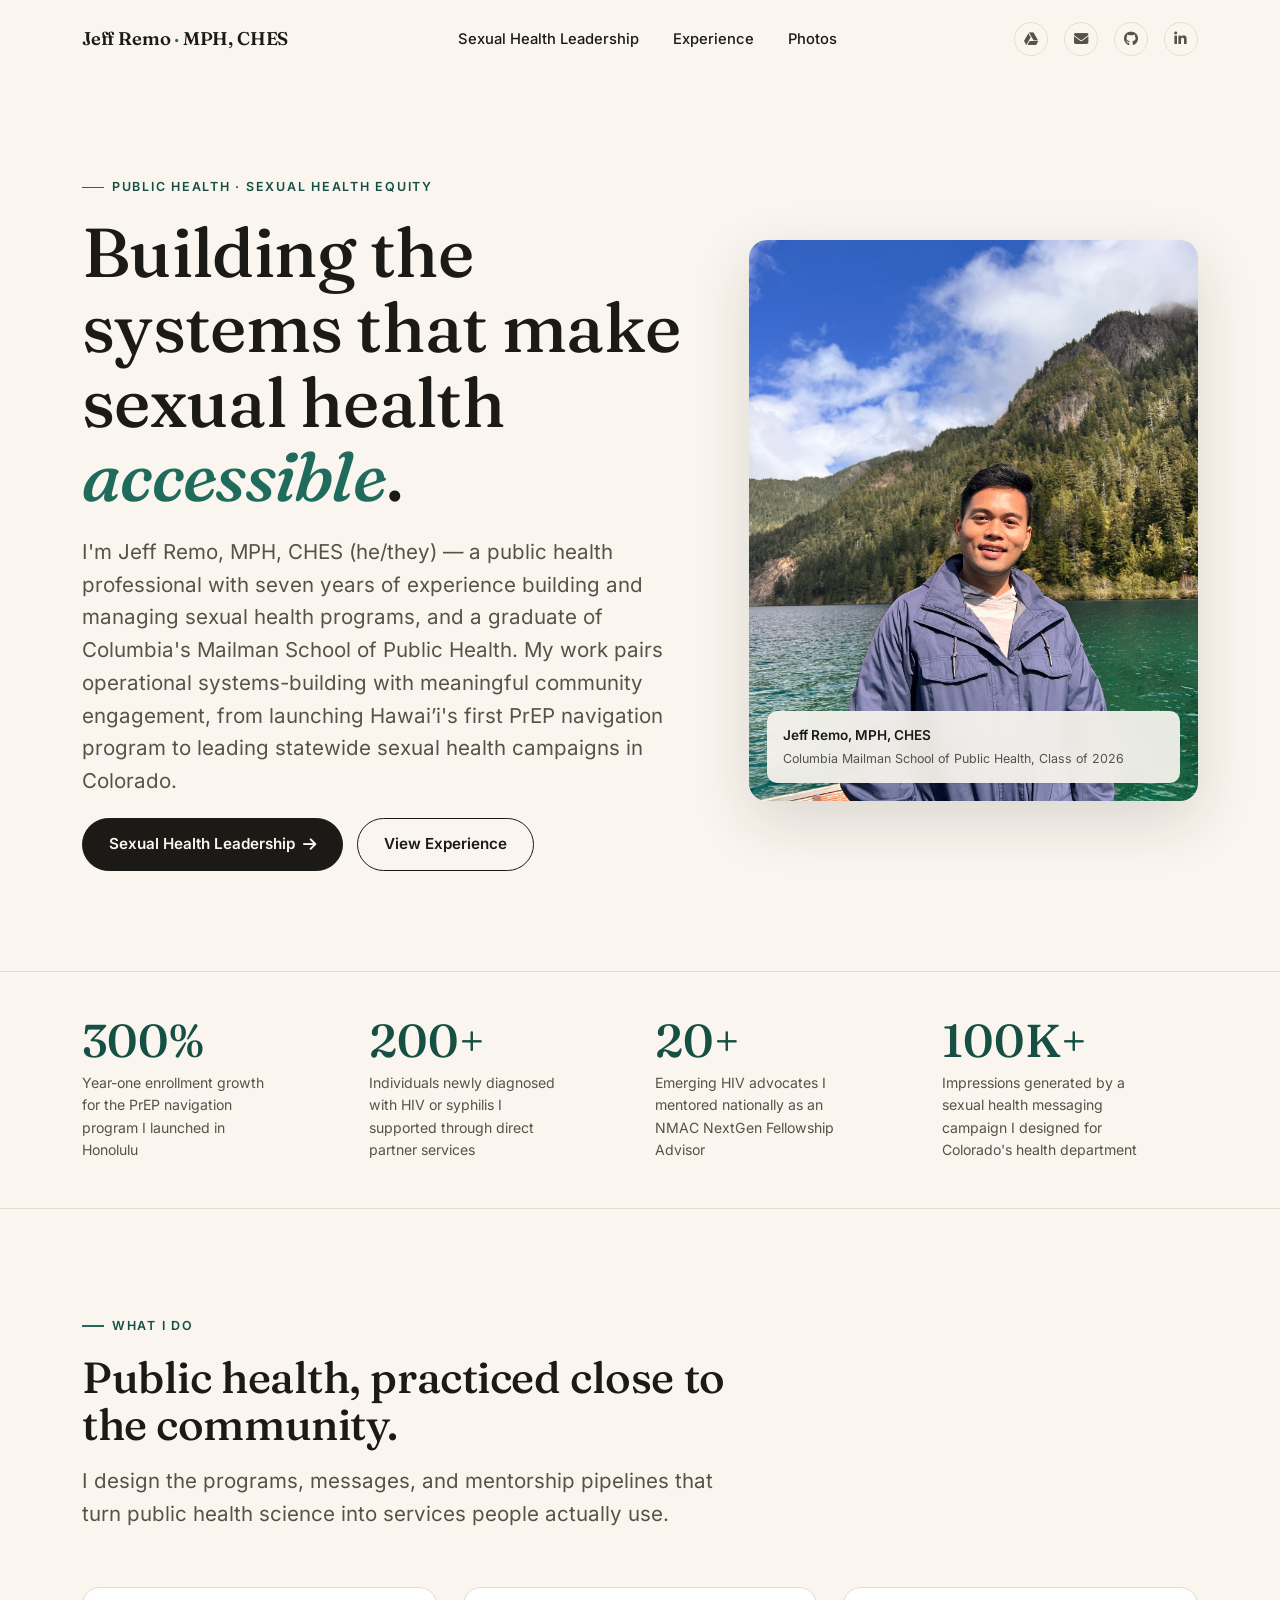
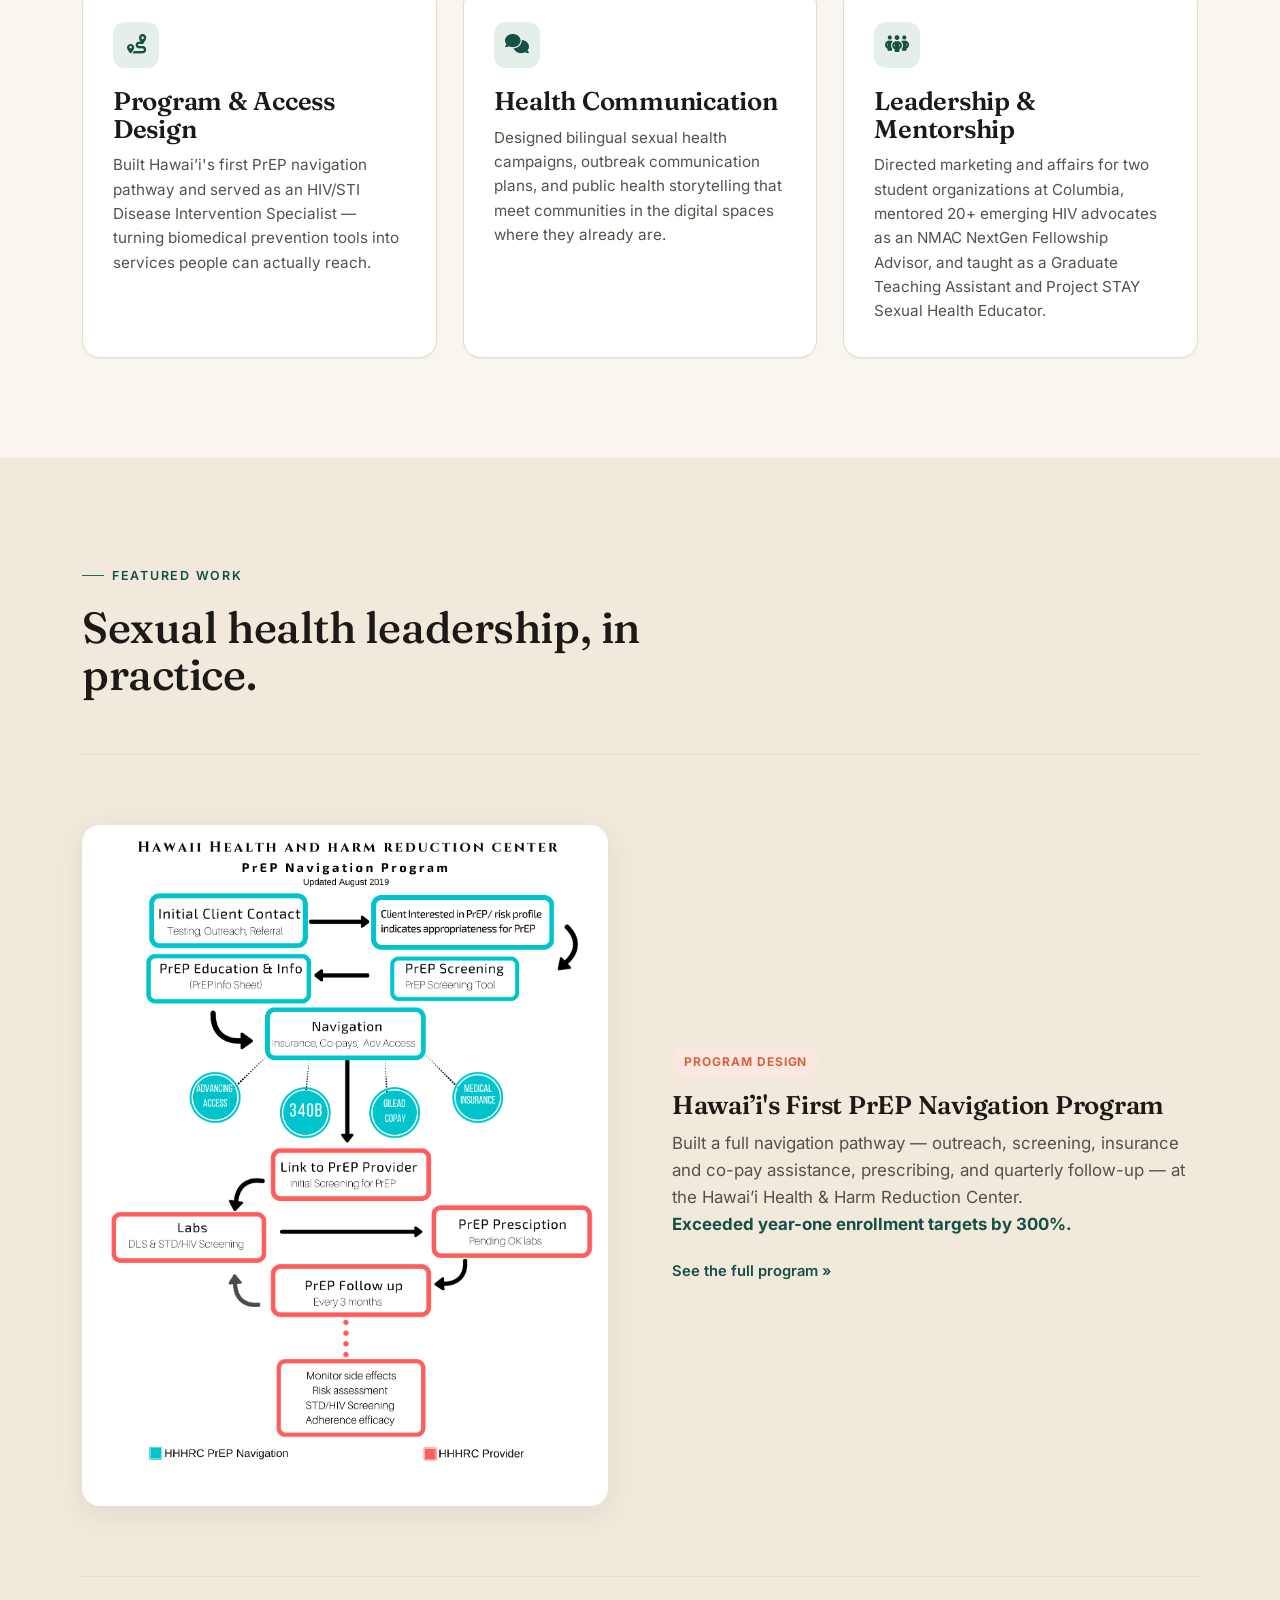
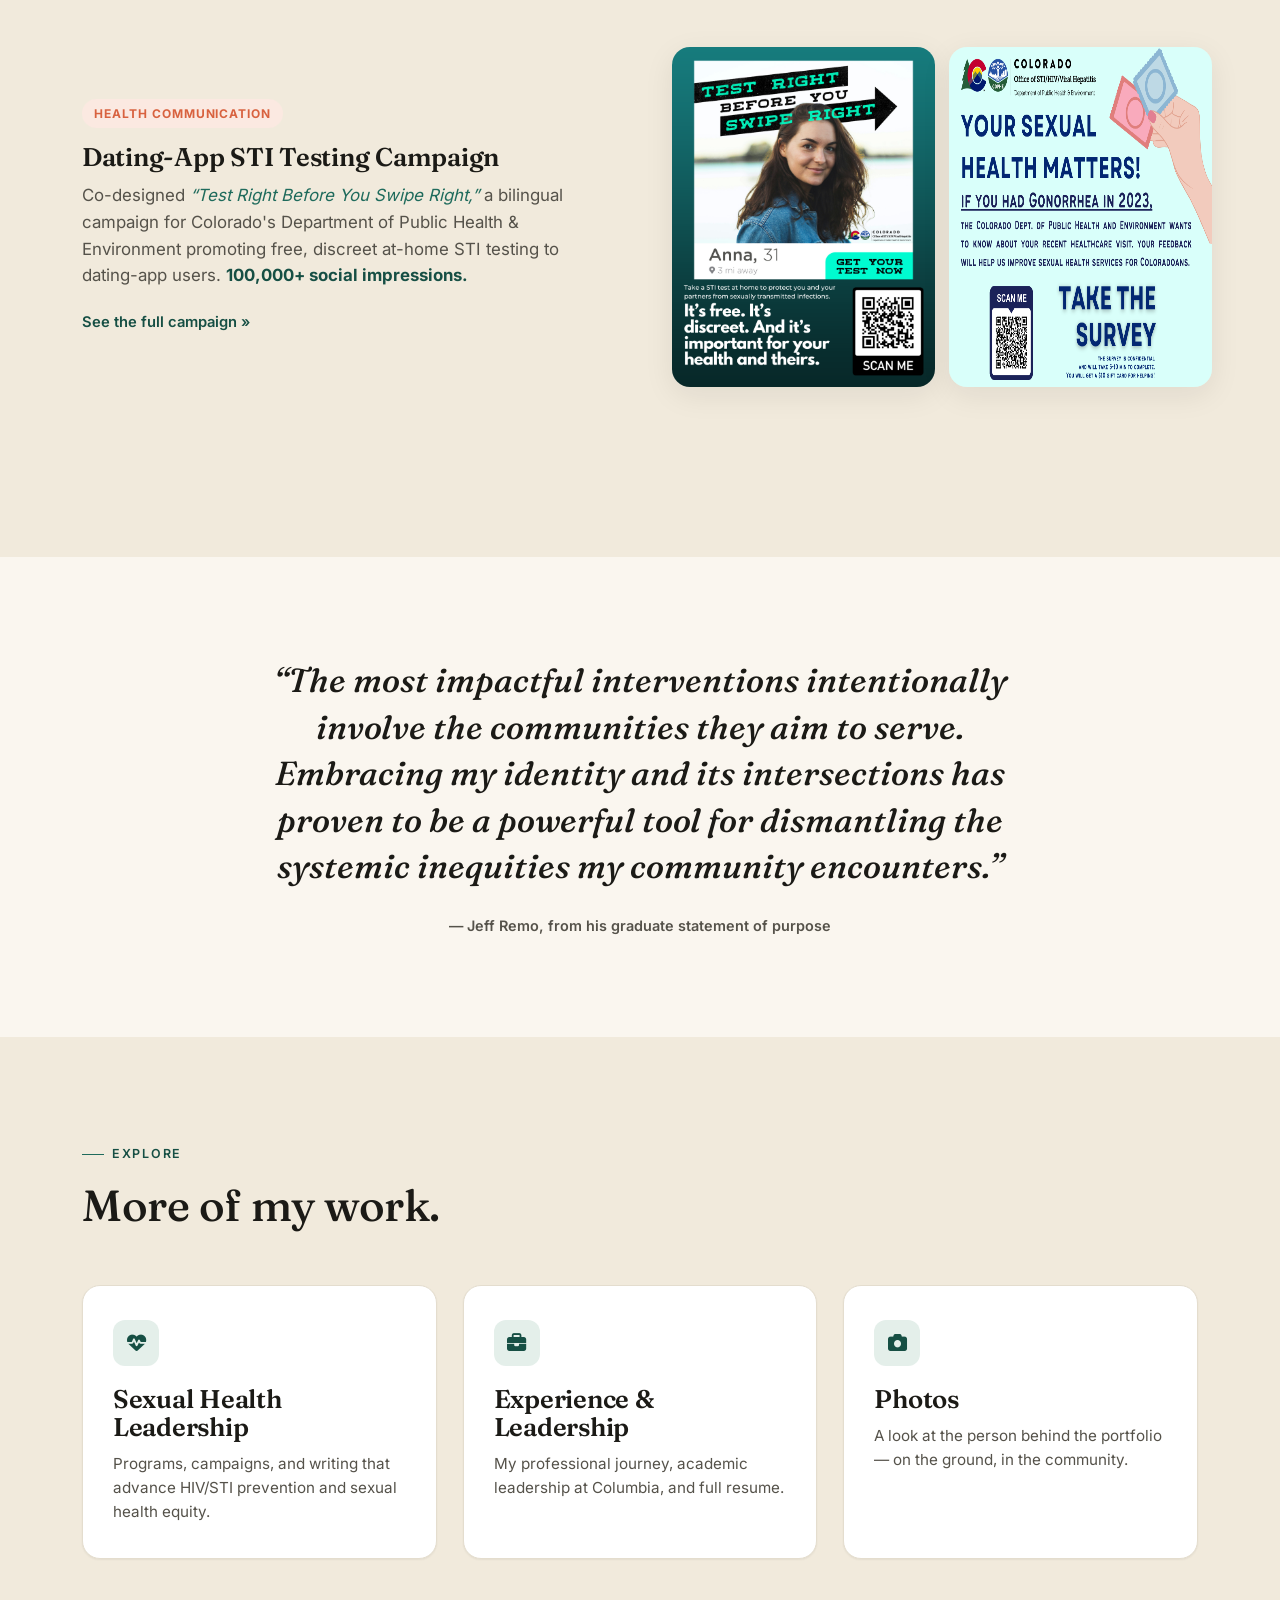
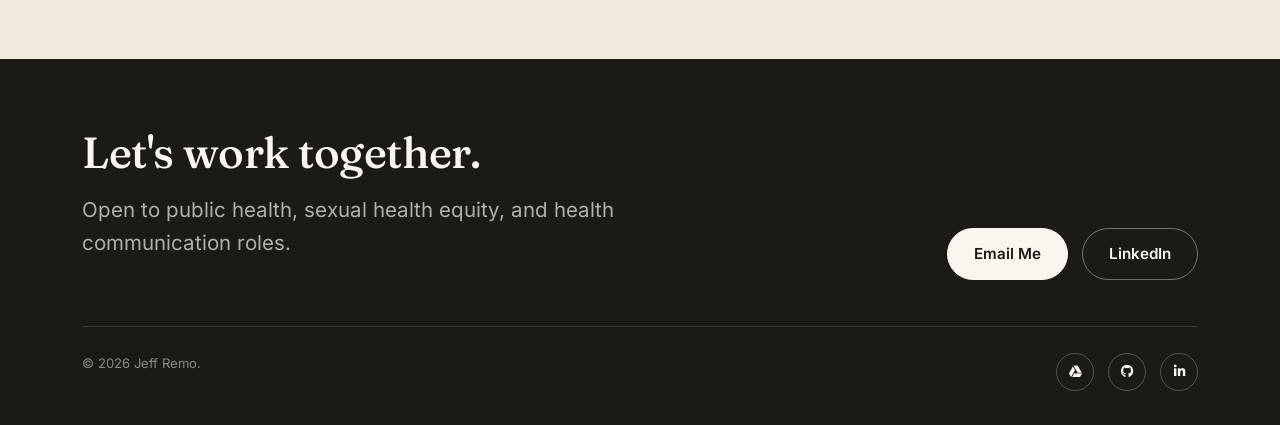
==== index.html @ 541d187a "Update site with latest resume and corrected facts across pages Swap in the newer, more complete res" ====
<!doctype html>
<html lang="en">
<head>
<meta charset="utf-8">
<meta name="viewport" content="width=device-width, initial-scale=1">
<title>Jeff Remo, MPH, CHES — Public Health &amp; Sexual Health Leadership</title>
<meta name="description" content="Portfolio of Jeff Remo, MPH, CHES — a Columbia Mailman School of Public Health graduate building programs, campaigns, and leadership in HIV/STI prevention and sexual health equity.">
<link rel="icon" href="data:image/svg+xml,<svg xmlns=%22http://www.w3.org/2000/svg%22 viewBox=%220 0 100 100%22><text y=%22.9em%22 font-size=%2290%22>🩺</text></svg>">
<link rel="stylesheet" href="css/fonts/fonts.css">
<link rel="stylesheet" href="css/fontawesome/css/all.min.css">
<link rel="stylesheet" href="css/site.css">
</head>
<body>

<nav class="site-nav">
  <div class="wrap">
    <a href="index.html" class="brand">Jeff Remo <span>&middot;</span> MPH, CHES</a>
    <ul class="nav-links">
      <li><a href="sexual-health.html">Sexual Health Leadership</a></li>
      <li><a href="experience.html">Experience</a></li>
      <li><a href="photos.html">Photos</a></li>
    </ul>
    <div class="nav-icons">
      <a href="https://drive.google.com/drive/folders/1JKWGP3zoSb81X0lbf1dDWq6UV6kA8a00" target="_blank" rel="noopener" aria-label="Google Drive"><i class="fa-brands fa-google-drive"></i></a>
      <a href="mailto:jr4550@cumc.columbia.edu" aria-label="Email"><i class="fa-solid fa-envelope"></i></a>
      <a href="http://github.com/jr4550/" target="_blank" rel="noopener" aria-label="GitHub"><i class="fa-brands fa-github"></i></a>
      <a href="https://www.linkedin.com/in/jefferson-remo-14899811a/" target="_blank" rel="noopener" aria-label="LinkedIn"><i class="fa-brands fa-linkedin-in"></i></a>
    </div>
    <button class="nav-toggle" aria-label="Open menu"><span></span><span></span><span></span></button>
  </div>
</nav>

<div class="mobile-drawer">
  <div class="drawer-top">
    <span class="brand">Jeff Remo</span>
    <button class="drawer-close" aria-label="Close menu">&times;</button>
  </div>
  <ul>
    <li><a href="index.html">Home</a></li>
    <li><a href="sexual-health.html">Sexual Health Leadership</a></li>
    <li><a href="experience.html">Experience</a></li>
    <li><a href="photos.html">Photos</a></li>
  </ul>
  <div class="drawer-icons">
    <a href="mailto:jr4550@cumc.columbia.edu" aria-label="Email"><i class="fa-solid fa-envelope"></i></a>
    <a href="http://github.com/jr4550/" target="_blank" rel="noopener" aria-label="GitHub"><i class="fa-brands fa-github"></i></a>
    <a href="https://www.linkedin.com/in/jefferson-remo-14899811a/" target="_blank" rel="noopener" aria-label="LinkedIn"><i class="fa-brands fa-linkedin-in"></i></a>
  </div>
</div>

<header class="hero">
  <div class="wrap hero-grid">
    <div class="reveal in">
      <div class="eyebrow">Public Health &middot; Sexual Health Equity</div>
      <h1>Building the systems that make sexual health <em>accessible</em>.</h1>
      <p class="lede">I'm Jeff Remo, MPH, CHES (he/they) &mdash; a public health professional with seven years of experience building and managing sexual health programs, and a graduate of Columbia's Mailman School of Public Health. My work pairs operational systems-building with meaningful community engagement, from launching Hawai&rsquo;i's first PrEP navigation program to leading statewide sexual health campaigns in Colorado.</p>
      <div class="btn-row">
        <a href="sexual-health.html" class="btn btn-primary">Sexual Health Leadership <i class="fa-solid fa-arrow-right"></i></a>
        <a href="experience.html" class="btn btn-ghost">View Experience</a>
      </div>
    </div>
    <div class="reveal in">
      <div class="hero-photo">
        <img src="images/headshot.jpg" alt="Jeff Remo">
        <div class="hero-photo-badge">
          Jeff Remo, MPH, CHES
          <span>Columbia Mailman School of Public Health, Class of 2026</span>
        </div>
      </div>
    </div>
  </div>
</header>

<section class="stat-strip">
  <div class="wrap stat-grid">
    <div class="reveal">
      <div class="stat-num">300%</div>
      <div class="stat-label">Year-one enrollment growth for the PrEP navigation program I launched in Honolulu</div>
    </div>
    <div class="reveal">
      <div class="stat-num">200+</div>
      <div class="stat-label">Individuals newly diagnosed with HIV or syphilis I supported through direct partner services</div>
    </div>
    <div class="reveal">
      <div class="stat-num">20+</div>
      <div class="stat-label">Emerging HIV advocates I mentored nationally as an NMAC NextGen Fellowship Advisor</div>
    </div>
    <div class="reveal">
      <div class="stat-num">100K+</div>
      <div class="stat-label">Impressions generated by a sexual health messaging campaign I designed for Colorado's health department</div>
    </div>
  </div>
</section>

<section class="section">
  <div class="wrap">
    <div class="section-head reveal">
      <div class="eyebrow">What I Do</div>
      <h2>Public health, practiced close to the community.</h2>
      <p class="lede">I design the programs, messages, and mentorship pipelines that turn public health science into services people actually use.</p>
    </div>
    <div class="card-grid">
      <div class="card reveal">
        <div class="card-icon"><i class="fa-solid fa-route"></i></div>
        <h3>Program &amp; Access Design</h3>
        <p>Built Hawai&rsquo;i's first PrEP navigation pathway and served as an HIV/STI Disease Intervention Specialist &mdash; turning biomedical prevention tools into services people can actually reach.</p>
      </div>
      <div class="card reveal">
        <div class="card-icon"><i class="fa-solid fa-comments"></i></div>
        <h3>Health Communication</h3>
        <p>Designed bilingual sexual health campaigns, outbreak communication plans, and public health storytelling that meet communities in the digital spaces where they already are.</p>
      </div>
      <div class="card reveal">
        <div class="card-icon"><i class="fa-solid fa-people-group"></i></div>
        <h3>Leadership &amp; Mentorship</h3>
        <p>Directed marketing and affairs for two student organizations at Columbia, mentored 20+ emerging HIV advocates as an NMAC NextGen Fellowship Advisor, and taught as a Graduate Teaching Assistant and Project STAY Sexual Health Educator.</p>
      </div>
    </div>
  </div>
</section>

<section class="section section-cream">
  <div class="wrap">
    <div class="section-head reveal">
      <div class="eyebrow">Featured Work</div>
      <h2>Sexual health leadership, in practice.</h2>
    </div>

    <div class="feature reveal">
      <div class="feature-media">
        <img src="images/prep-navigation-flowchart.png" alt="HHHRC PrEP Navigation Program workflow">
      </div>
      <div>
        <span class="feature-tag">Program Design</span>
        <h3>Hawai&rsquo;i's First PrEP Navigation Program</h3>
        <p>Built a full navigation pathway &mdash; outreach, screening, insurance and co-pay assistance, prescribing, and quarterly follow-up &mdash; at the Hawai&rsquo;i Health &amp; Harm Reduction Center. <span class="stat-line">Exceeded year-one enrollment targets by 300%.</span></p>
        <div class="feature-links">
          <a href="sexual-health.html#prep">See the full program &raquo;</a>
        </div>
      </div>
    </div>

    <div class="feature reverse reveal">
      <div class="feature-media split">
        <img src="images/sexual-health-campaign-1.png" alt="Test Right Before You Swipe Right campaign flyer">
        <img src="images/sexual-health-campaign-2.png" alt="Your Sexual Health Matters campaign flyer">
      </div>
      <div>
        <span class="feature-tag">Health Communication</span>
        <h3>Dating-App STI Testing Campaign</h3>
        <p>Co-designed <em>&ldquo;Test Right Before You Swipe Right,&rdquo;</em> a bilingual campaign for Colorado's Department of Public Health &amp; Environment promoting free, discreet at-home STI testing to dating-app users. <span class="stat-line">100,000+ social impressions.</span></p>
        <div class="feature-links">
          <a href="sexual-health.html#campaign">See the full campaign &raquo;</a>
        </div>
      </div>
    </div>
  </div>
</section>

<section class="section">
  <div class="wrap quote-block reveal">
    <blockquote>&ldquo;The most impactful interventions intentionally involve the communities they aim to serve. Embracing my identity and its intersections has proven to be a powerful tool for dismantling the systemic inequities my community encounters.&rdquo;</blockquote>
    <div class="quote-attr">&mdash; Jeff Remo, from his graduate statement of purpose</div>
  </div>
</section>

<section class="section section-cream">
  <div class="wrap">
    <div class="section-head reveal">
      <div class="eyebrow">Explore</div>
      <h2>More of my work.</h2>
    </div>
    <div class="card-grid">
      <a href="sexual-health.html" class="card reveal">
        <div class="card-icon"><i class="fa-solid fa-heart-pulse"></i></div>
        <h3>Sexual Health Leadership</h3>
        <p>Programs, campaigns, and writing that advance HIV/STI prevention and sexual health equity.</p>
      </a>
      <a href="experience.html" class="card reveal">
        <div class="card-icon"><i class="fa-solid fa-briefcase"></i></div>
        <h3>Experience &amp; Leadership</h3>
        <p>My professional journey, academic leadership at Columbia, and full resume.</p>
      </a>
      <a href="photos.html" class="card reveal">
        <div class="card-icon"><i class="fa-solid fa-camera"></i></div>
        <h3>Photos</h3>
        <p>A look at the person behind the portfolio &mdash; on the ground, in the community.</p>
      </a>
    </div>
  </div>
</section>

<footer class="site-footer">
  <div class="wrap">
    <div class="footer-top">
      <div>
        <h2>Let's work together.</h2>
        <p class="lede">Open to public health, sexual health equity, and health communication roles.</p>
      </div>
      <div class="btn-row">
        <a href="mailto:jr4550@cumc.columbia.edu" class="btn btn-primary">Email Me</a>
        <a href="https://www.linkedin.com/in/jefferson-remo-14899811a/" class="btn btn-ghost" target="_blank" rel="noopener">LinkedIn</a>
      </div>
    </div>
    <div class="footer-bottom">
      <span>&copy; 2026 Jeff Remo.</span>
      <div class="footer-icons">
        <a href="https://drive.google.com/drive/folders/1JKWGP3zoSb81X0lbf1dDWq6UV6kA8a00" target="_blank" rel="noopener" aria-label="Drive"><i class="fa-brands fa-google-drive"></i></a>
        <a href="http://github.com/jr4550/" target="_blank" rel="noopener" aria-label="GitHub"><i class="fa-brands fa-github"></i></a>
        <a href="https://www.linkedin.com/in/jefferson-remo-14899811a/" target="_blank" rel="noopener" aria-label="LinkedIn"><i class="fa-brands fa-linkedin-in"></i></a>
      </div>
    </div>
  </div>
</footer>

<script src="js/site.js"></script>
</body>
</html>
---- css/fonts/fonts.css ----
/* Self-hosted variable fonts (subset: latin) — Fraunces & Inter, from Google Fonts */

@font-face {
  font-family: 'Fraunces';
  font-style: normal;
  font-weight: 400 600;
  font-display: swap;
  src: url('fraunces-regular.woff2') format('woff2');
}

@font-face {
  font-family: 'Fraunces';
  font-style: italic;
  font-weight: 400 600;
  font-display: swap;
  src: url('fraunces-italic.woff2') format('woff2');
}

@font-face {
  font-family: 'Inter';
  font-style: normal;
  font-weight: 400 700;
  font-display: swap;
  src: url('inter-regular.woff2') format('woff2');
}
---- css/site.css ----
/* ==========================================================================
   Jeff Remo — Public Health Portfolio
   Design system inspired by ouraring.com: warm off-white ground, confident
   editorial type, generous whitespace, understated motion.
   ========================================================================== */

:root {
  --cream:        #FAF6EF;
  --cream-deep:   #F1EADC;
  --paper:        #FFFFFF;
  --ink:          #1B1A16;
  --ink-soft:     #55524A;
  --ink-faint:    #8C887D;
  --line:         #E4DDCE;
  --accent:       #1F6B5C;
  --accent-dark:  #164F44;
  --accent-tint:  #E4EFEA;
  --coral:        #D8623F;
  --coral-tint:   #FBE9E1;
  --shadow-sm:    0 1px 2px rgba(27, 26, 22, 0.06);
  --shadow-md:    0 8px 30px rgba(27, 26, 22, 0.08);
  --shadow-lg:    0 20px 60px rgba(27, 26, 22, 0.14);
  --radius:       18px;
  --radius-sm:    10px;
  --maxw:         1180px;
  --serif: "Fraunces", "Iowan Old Style", Georgia, serif;
  --sans: "Inter", -apple-system, BlinkMacSystemFont, "Segoe UI", sans-serif;
}

* { box-sizing: border-box; }
html { scroll-behavior: smooth; }

body {
  margin: 0;
  font-family: var(--sans);
  background: var(--cream);
  color: var(--ink);
  -webkit-font-smoothing: antialiased;
  line-height: 1.6;
}

img { max-width: 100%; display: block; }

a { color: inherit; text-decoration: none; }

.wrap {
  max-width: var(--maxw);
  margin: 0 auto;
  padding: 0 32px;
}

section { position: relative; }

h1, h2, h3, h4 {
  font-family: var(--serif);
  font-weight: 500;
  letter-spacing: -0.01em;
  line-height: 1.08;
  margin: 0 0 0.4em;
  color: var(--ink);
}

h1 { font-size: clamp(2.6rem, 5.4vw, 4.6rem); font-weight: 480; }
h2 { font-size: clamp(1.9rem, 3.4vw, 2.9rem); }
h3 { font-size: clamp(1.3rem, 2vw, 1.6rem); font-weight: 600; }

em, .accent-italic {
  font-style: italic;
  color: var(--accent);
}

p { margin: 0 0 1em; color: var(--ink-soft); font-size: 1.05rem; }
.lede { font-size: clamp(1.1rem, 1.6vw, 1.35rem); color: var(--ink-soft); max-width: 640px; }

.eyebrow {
  display: inline-flex;
  align-items: center;
  gap: 8px;
  font-size: 0.78rem;
  font-weight: 600;
  letter-spacing: 0.14em;
  text-transform: uppercase;
  color: var(--accent-dark);
  margin-bottom: 18px;
}
.eyebrow::before {
  content: "";
  width: 22px;
  height: 1.5px;
  background: var(--accent);
  display: inline-block;
}

/* ---------- Nav ---------- */
.site-nav {
  position: fixed;
  top: 0; left: 0; right: 0;
  z-index: 1000;
  padding: 22px 0;
  transition: background 0.35s ease, box-shadow 0.35s ease, padding 0.35s ease;
}
.site-nav.scrolled {
  background: rgba(250, 246, 239, 0.92);
  backdrop-filter: saturate(180%) blur(14px);
  box-shadow: var(--shadow-sm);
  padding: 14px 0;
}
.site-nav .wrap { display: flex; align-items: center; justify-content: space-between; }
.brand {
  font-family: var(--serif);
  font-size: 1.15rem;
  font-weight: 600;
  letter-spacing: -0.01em;
}
.brand span { color: var(--accent); }

.nav-links {
  display: flex;
  align-items: center;
  gap: 34px;
  list-style: none;
  margin: 0; padding: 0;
}
.nav-links a {
  font-size: 0.92rem;
  font-weight: 500;
  color: var(--ink);
  position: relative;
  padding: 4px 0;
}
.nav-links a::after {
  content: "";
  position: absolute;
  left: 0; bottom: -2px;
  width: 0; height: 1.5px;
  background: var(--accent);
  transition: width 0.25s ease;
}
.nav-links a:hover::after,
.nav-links a.active::after { width: 100%; }
.nav-icons { display: flex; align-items: center; gap: 16px; margin-left: 8px; }
.nav-icons a {
  width: 34px; height: 34px;
  display: flex; align-items: center; justify-content: center;
  border-radius: 50%;
  border: 1px solid var(--line);
  color: var(--ink-soft);
  font-size: 0.9rem;
  transition: all 0.2s ease;
}
.nav-icons a:hover { background: var(--accent); border-color: var(--accent); color: #fff; }

.nav-toggle {
  display: none;
  flex-direction: column;
  gap: 5px;
  background: none;
  border: none;
  cursor: pointer;
  padding: 6px;
}
.nav-toggle span { width: 22px; height: 2px; background: var(--ink); border-radius: 2px; }

/* ---------- Buttons ---------- */
.btn {
  display: inline-flex;
  align-items: center;
  gap: 8px;
  padding: 13px 26px;
  border-radius: 100px;
  font-size: 0.95rem;
  font-weight: 600;
  border: 1.5px solid var(--ink);
  transition: all 0.25s ease;
  cursor: pointer;
  white-space: nowrap;
}
.btn-primary { background: var(--ink); color: var(--cream); border-color: var(--ink); }
.btn-primary:hover { background: var(--accent); border-color: var(--accent); transform: translateY(-2px); box-shadow: var(--shadow-md); }
.btn-ghost { background: transparent; color: var(--ink); }
.btn-ghost:hover { background: var(--ink); color: var(--cream); transform: translateY(-2px); }
.btn-link {
  border: none;
  padding: 0;
  font-weight: 600;
  color: var(--accent-dark);
  border-bottom: 1.5px solid var(--accent);
  border-radius: 0;
}
.btn-link:hover { color: var(--accent); gap: 12px; }
.btn-row { display: flex; flex-wrap: wrap; gap: 14px; align-items: center; }

/* ---------- Hero ---------- */
.hero {
  padding: 170px 0 100px;
  overflow: hidden;
}
.hero-grid {
  display: grid;
  grid-template-columns: 1.15fr 0.85fr;
  gap: 60px;
  align-items: center;
}
.hero h1 { margin-bottom: 22px; }
.hero-photo {
  position: relative;
  border-radius: var(--radius);
  overflow: hidden;
  box-shadow: var(--shadow-lg);
  aspect-ratio: 4 / 5;
}
.hero-photo img { width: 100%; height: 100%; object-fit: cover; }
.hero-photo-badge {
  position: absolute;
  bottom: 18px; left: 18px; right: 18px;
  background: rgba(250, 246, 239, 0.92);
  backdrop-filter: blur(10px);
  border-radius: var(--radius-sm);
  padding: 14px 16px;
  font-size: 0.85rem;
  font-weight: 600;
  color: var(--ink);
  box-shadow: var(--shadow-sm);
}
.hero-photo-badge span { display: block; font-weight: 400; color: var(--ink-soft); font-size: 0.78rem; margin-top: 2px; }

/* ---------- Stat strip ---------- */
.stat-strip {
  border-top: 1px solid var(--line);
  border-bottom: 1px solid var(--line);
  padding: 46px 0;
}
.stat-grid {
  display: grid;
  grid-template-columns: repeat(4, 1fr);
  gap: 30px;
}
.stat-num {
  font-family: var(--serif);
  font-size: clamp(2.1rem, 3.6vw, 3rem);
  color: var(--accent-dark);
  font-weight: 500;
  line-height: 1;
  margin-bottom: 8px;
}
.stat-label { font-size: 0.88rem; color: var(--ink-soft); max-width: 22ch; }

/* ---------- Sections ---------- */
.section { padding: 100px 0; }
.section-tight { padding: 60px 0; }
.section-cream { background: var(--cream-deep); }
.section-head { max-width: 680px; margin-bottom: 56px; }
.section-head.center { margin-left: auto; margin-right: auto; text-align: center; }

/* ---------- Cards ---------- */
.card-grid {
  display: grid;
  grid-template-columns: repeat(3, 1fr);
  gap: 26px;
}
.card {
  background: var(--paper);
  border-radius: var(--radius);
  padding: 34px 30px;
  box-shadow: var(--shadow-sm);
  border: 1px solid var(--line);
  transition: transform 0.3s ease, box-shadow 0.3s ease;
  height: 100%;
}
.card:hover { transform: translateY(-6px); box-shadow: var(--shadow-md); }
.card-icon {
  width: 46px; height: 46px;
  border-radius: 12px;
  background: var(--accent-tint);
  color: var(--accent-dark);
  display: flex; align-items: center; justify-content: center;
  font-size: 1.2rem;
  margin-bottom: 20px;
}
.card h3 { margin-bottom: 10px; }
.card p { font-size: 0.95rem; margin-bottom: 0; }

/* ---------- Feature row (image + text alternating) ---------- */
.feature {
  display: grid;
  grid-template-columns: 1fr 1fr;
  gap: 64px;
  align-items: center;
  padding: 70px 0;
  border-top: 1px solid var(--line);
}
.feature:first-of-type { border-top: none; }
.feature.reverse .feature-media { order: 2; }
.feature-media img {
  border-radius: var(--radius);
  box-shadow: var(--shadow-md);
  width: 100%;
}
.feature-media { display: flex; gap: 14px; }
.feature-media.split img { width: 50%; }
.feature-tag {
  display: inline-block;
  font-size: 0.75rem;
  font-weight: 700;
  letter-spacing: 0.08em;
  text-transform: uppercase;
  color: var(--coral);
  background: var(--coral-tint);
  padding: 5px 12px;
  border-radius: 100px;
  margin-bottom: 16px;
}
.feature .stat-line {
  display: inline-block;
  font-weight: 700;
  color: var(--accent-dark);
}
.feature-links { margin-top: 22px; display: flex; flex-direction: column; gap: 10px; }
.feature-links a {
  font-size: 0.92rem;
  font-weight: 600;
  color: var(--accent-dark);
  display: inline-flex;
  align-items: center;
  gap: 6px;
}
.feature-links a:hover { text-decoration: underline; }

/* ---------- Quote ---------- */
.quote-block {
  max-width: 800px;
  margin: 0 auto;
  text-align: center;
}
.quote-block blockquote {
  font-family: var(--serif);
  font-style: italic;
  font-size: clamp(1.4rem, 2.6vw, 2.1rem);
  color: var(--ink);
  margin: 0 0 24px;
  line-height: 1.4;
}
.quote-attr { font-size: 0.9rem; color: var(--ink-soft); font-weight: 600; }

/* ---------- Gallery ---------- */
.gallery-grid {
  display: grid;
  grid-template-columns: repeat(3, 1fr);
  gap: 20px;
}
.gallery-grid .g-item {
  border-radius: var(--radius);
  overflow: hidden;
  box-shadow: var(--shadow-sm);
  border: 1px solid var(--line);
  aspect-ratio: 1;
  background: var(--paper);
}
.gallery-grid .g-item img { width: 100%; height: 100%; object-fit: cover; transition: transform 0.4s ease; }
.gallery-grid .g-item:hover img { transform: scale(1.06); }
.gallery-grid .g-item.wide { grid-column: span 2; aspect-ratio: 2 / 1; }
.g-placeholder {
  width: 100%; height: 100%;
  display: flex; flex-direction: column; align-items: center; justify-content: center;
  gap: 10px;
  color: var(--ink-faint);
  background: repeating-linear-gradient(135deg, var(--cream-deep), var(--cream-deep) 10px, var(--paper) 10px, var(--paper) 20px);
  text-align: center;
  padding: 20px;
  font-size: 0.82rem;
}
.g-placeholder .plus { font-family: var(--serif); font-size: 2rem; color: var(--ink-faint); }

/* ---------- Timeline (Experience) ---------- */
.timeline { position: relative; padding-left: 34px; }
.timeline::before {
  content: "";
  position: absolute;
  left: 5px; top: 6px; bottom: 6px;
  width: 1.5px;
  background: var(--line);
}
.tl-item { position: relative; padding-bottom: 46px; }
.tl-item:last-child { padding-bottom: 0; }
.tl-item::before {
  content: "";
  position: absolute;
  left: -34px; top: 4px;
  width: 11px; height: 11px;
  border-radius: 50%;
  background: var(--accent);
  border: 3px solid var(--cream);
  box-shadow: 0 0 0 1.5px var(--accent);
}
.tl-date { font-size: 0.78rem; font-weight: 700; letter-spacing: 0.06em; text-transform: uppercase; color: var(--coral); margin-bottom: 6px; }
.tl-item h3 { margin-bottom: 4px; }
.tl-org { font-size: 0.92rem; color: var(--ink-soft); font-weight: 600; margin-bottom: 10px; }
.tl-item ul { margin: 10px 0 0; padding-left: 20px; }
.tl-item li { color: var(--ink-soft); font-size: 0.95rem; margin-bottom: 6px; }

/* ---------- Footer ---------- */
.site-footer {
  background: var(--ink);
  color: var(--cream);
  padding: 70px 0 34px;
}
.site-footer h2 { color: var(--cream); }
.site-footer p { color: rgba(250, 246, 239, 0.68); }
.footer-top {
  display: flex;
  justify-content: space-between;
  align-items: flex-end;
  flex-wrap: wrap;
  gap: 30px;
  padding-bottom: 46px;
  border-bottom: 1px solid rgba(250, 246, 239, 0.14);
}
.footer-links { display: flex; gap: 30px; flex-wrap: wrap; }
.footer-links a { font-size: 0.92rem; color: rgba(250, 246, 239, 0.85); font-weight: 500; }
.footer-links a:hover { color: var(--coral); }
.footer-bottom {
  display: flex;
  justify-content: space-between;
  flex-wrap: wrap;
  gap: 14px;
  padding-top: 26px;
  font-size: 0.82rem;
  color: rgba(250, 246, 239, 0.5);
}
.footer-icons { display: flex; gap: 14px; }
.footer-icons a {
  width: 38px; height: 38px;
  border-radius: 50%;
  border: 1px solid rgba(250, 246, 239, 0.25);
  display: flex; align-items: center; justify-content: center;
  color: var(--cream);
  transition: all 0.2s ease;
}
.footer-icons a:hover { background: var(--coral); border-color: var(--coral); }

.site-footer .btn-primary { background: var(--cream); color: var(--ink); border-color: var(--cream); }
.site-footer .btn-primary:hover { background: var(--coral); border-color: var(--coral); color: var(--cream); }
.site-footer .btn-ghost { color: var(--cream); border-color: rgba(250, 246, 239, 0.4); }
.site-footer .btn-ghost:hover { background: var(--cream); color: var(--ink); }

/* ---------- Scroll reveal ---------- */
.reveal { opacity: 0; transform: translateY(24px); transition: opacity 0.7s ease, transform 0.7s ease; }
.reveal.in { opacity: 1; transform: translateY(0); }

/* ---------- Misc pages (resume embed, legacy) ---------- */
.doc-embed {
  width: 100%; height: 640px;
  border-radius: var(--radius);
  border: 1px solid var(--line);
  box-shadow: var(--shadow-sm);
}
.tag-row { display: flex; flex-wrap: wrap; gap: 10px; margin: 18px 0 0; }
.tag {
  font-size: 0.8rem;
  font-weight: 600;
  padding: 6px 14px;
  border-radius: 100px;
  background: var(--accent-tint);
  color: var(--accent-dark);
}

/* ---------- Responsive ---------- */
@media (max-width: 900px) {
  .nav-links, .nav-icons { display: none; }
  .nav-toggle { display: flex; }
  .hero { padding: 130px 0 60px; }
  .hero-grid { grid-template-columns: 1fr; gap: 40px; }
  .hero-photo { max-width: 380px; }
  .stat-grid { grid-template-columns: repeat(2, 1fr); }
  .card-grid { grid-template-columns: 1fr; }
  .feature, .feature.reverse { grid-template-columns: 1fr; }
  .feature.reverse .feature-media { order: 0; }
  .gallery-grid { grid-template-columns: repeat(2, 1fr); }
  .gallery-grid .g-item.wide { grid-column: span 2; }
  .footer-top { flex-direction: column; align-items: flex-start; }
}
@media (max-width: 560px) {
  .wrap { padding: 0 20px; }
  .section { padding: 66px 0; }
  .stat-grid { grid-template-columns: 1fr 1fr; }
  .gallery-grid { grid-template-columns: 1fr 1fr; }
}

/* ---------- Mobile nav drawer ---------- */
.mobile-drawer {
  position: fixed;
  inset: 0;
  background: var(--cream);
  z-index: 1100;
  display: flex;
  flex-direction: column;
  padding: 26px 32px;
  transform: translateX(100%);
  transition: transform 0.35s ease;
}
.mobile-drawer.open { transform: translateX(0); }
.mobile-drawer .drawer-top { display: flex; justify-content: space-between; align-items: center; margin-bottom: 50px; }
.mobile-drawer .drawer-close { background: none; border: none; font-size: 1.6rem; cursor: pointer; color: var(--ink); }
.mobile-drawer ul { list-style: none; padding: 0; margin: 0; display: flex; flex-direction: column; gap: 26px; }
.mobile-drawer a { font-family: var(--serif); font-size: 1.8rem; }
.mobile-drawer .drawer-icons { margin-top: auto; display: flex; gap: 16px; }
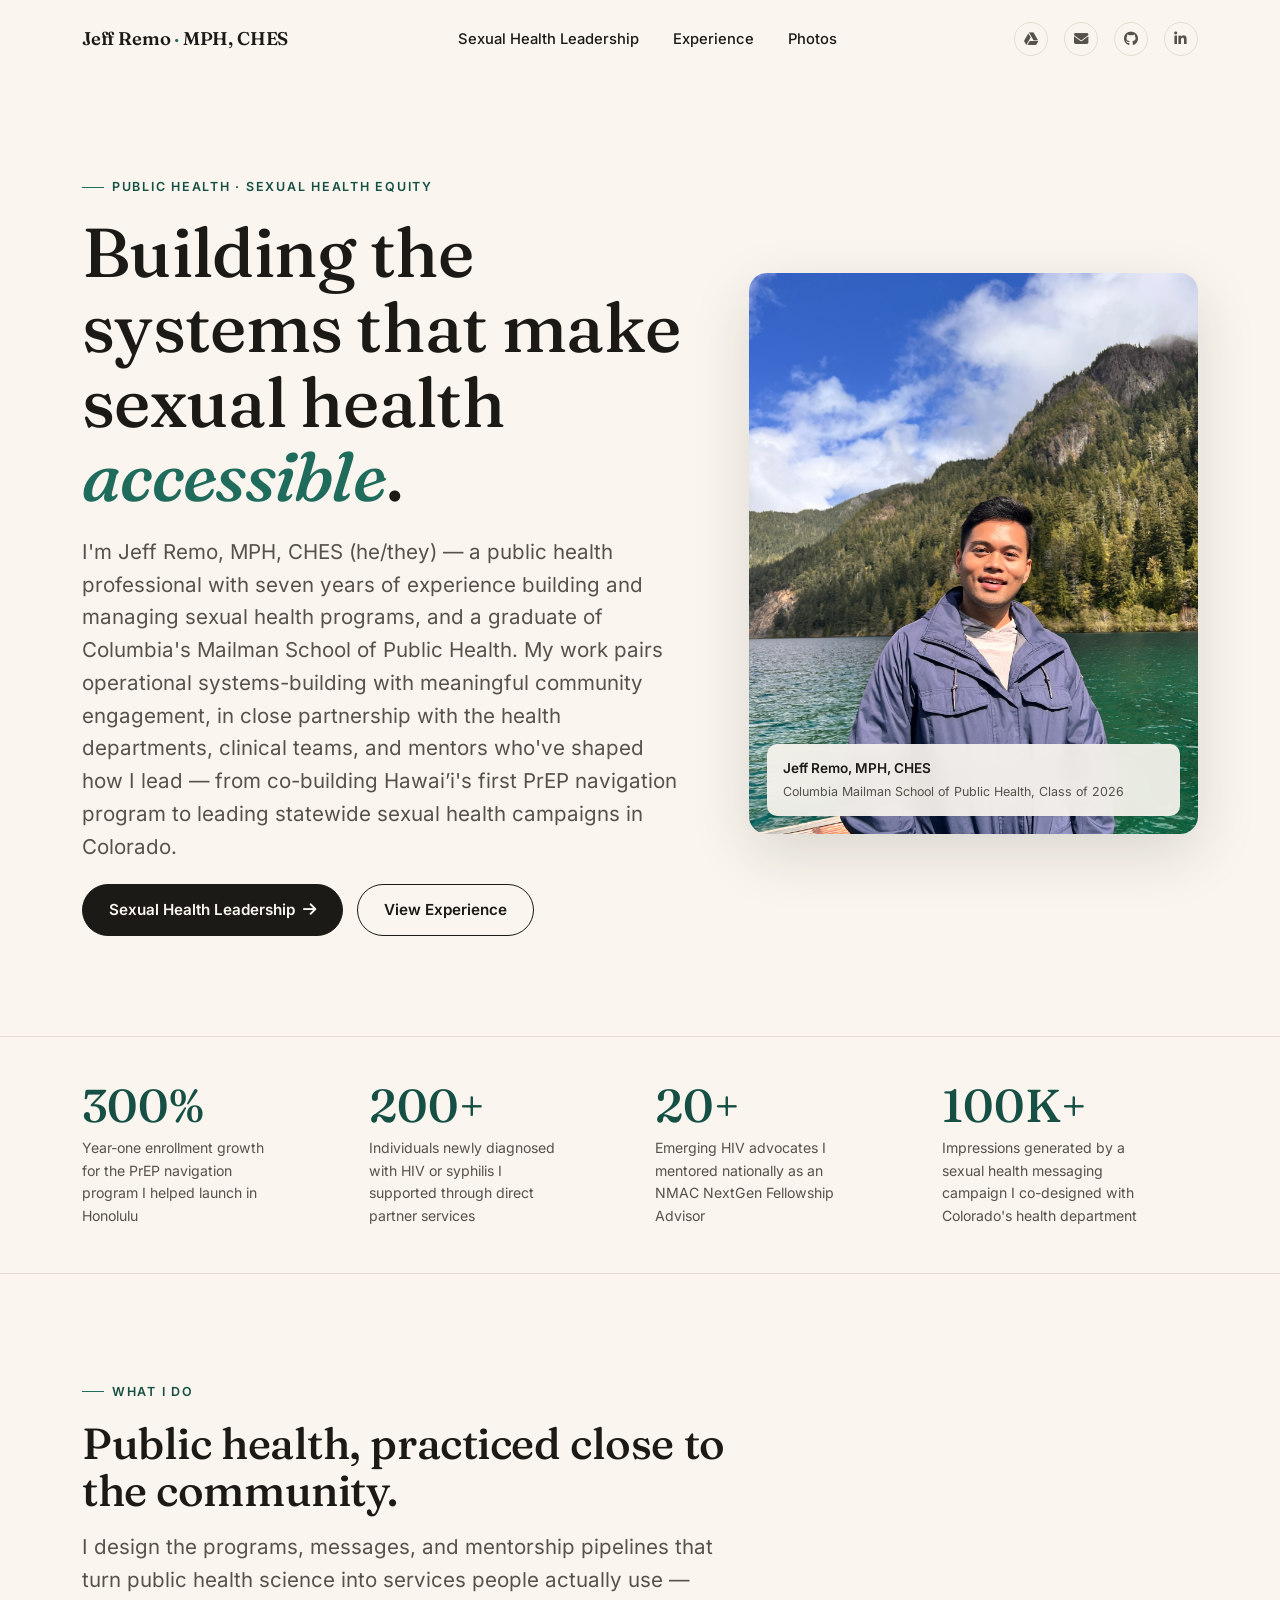
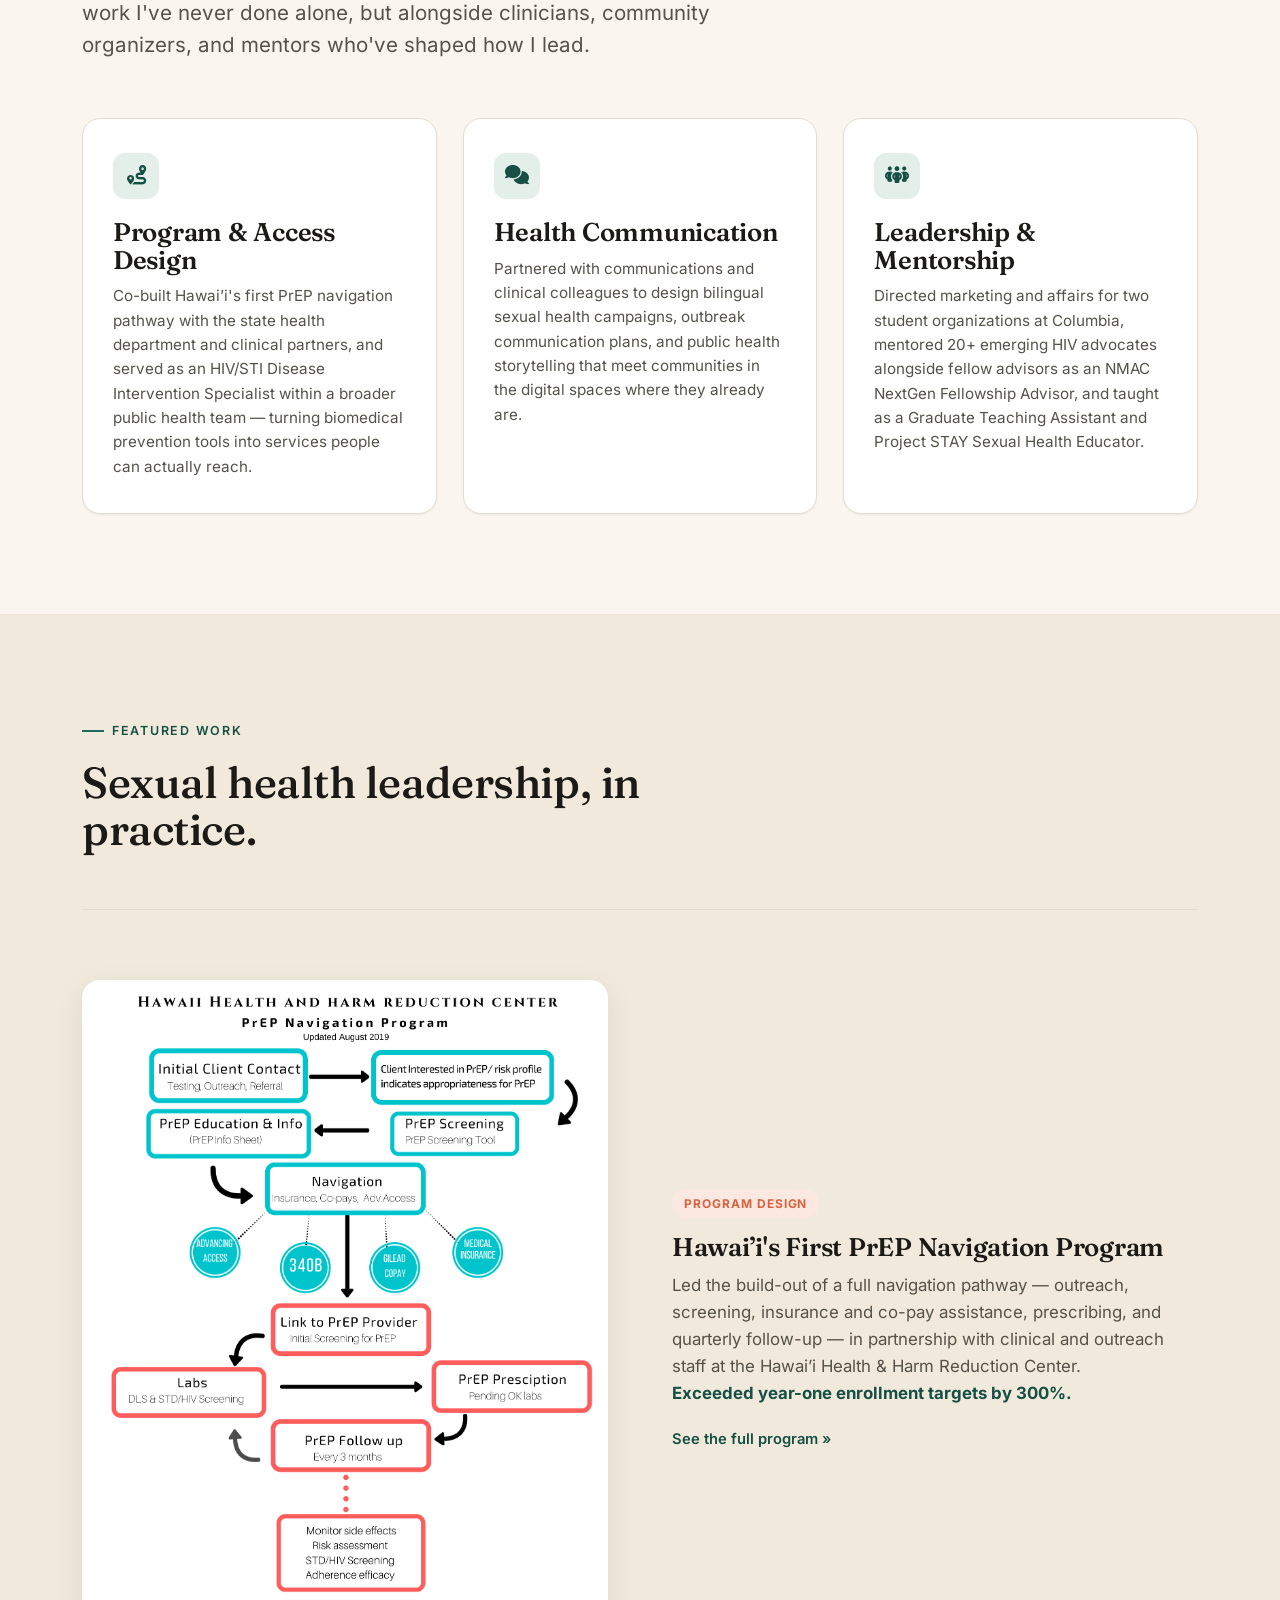
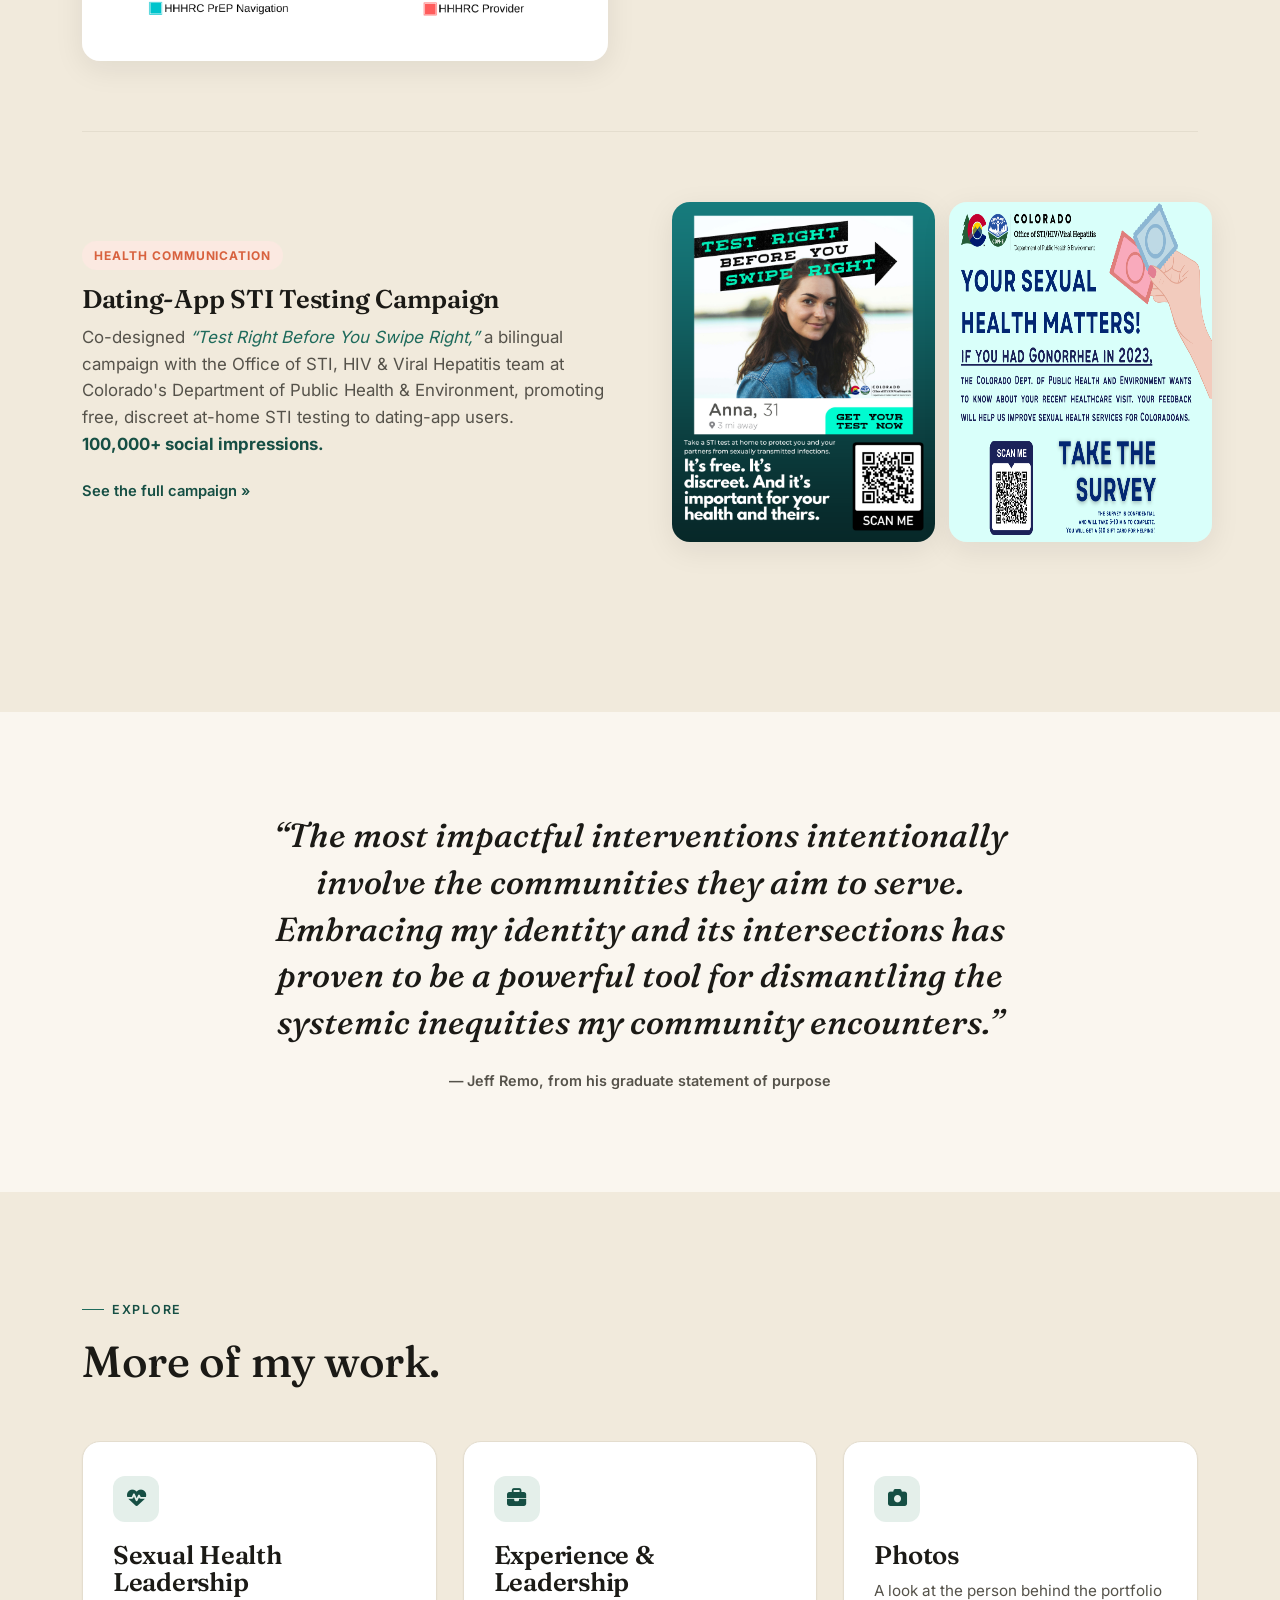
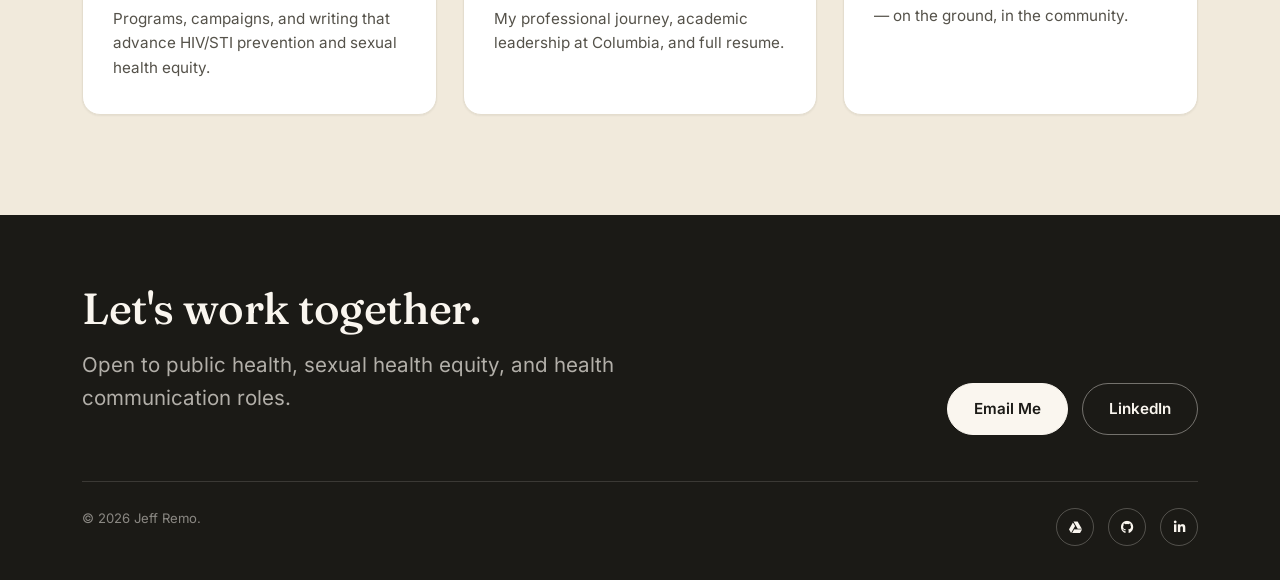
==== commit 7c3219e3: "Rebalance copy toward collaborative framing Public health work is rarely solo. Revise language acros" ====
--- a/index.html
+++ b/index.html
@@ -53,7 +53,7 @@
     <div class="reveal in">
       <div class="eyebrow">Public Health &middot; Sexual Health Equity</div>
       <h1>Building the systems that make sexual health <em>accessible</em>.</h1>
-      <p class="lede">I'm Jeff Remo, MPH, CHES (he/they) &mdash; a public health professional with seven years of experience building and managing sexual health programs, and a graduate of Columbia's Mailman School of Public Health. My work pairs operational systems-building with meaningful community engagement, from launching Hawai&rsquo;i's first PrEP navigation program to leading statewide sexual health campaigns in Colorado.</p>
+      <p class="lede">I'm Jeff Remo, MPH, CHES (he/they) &mdash; a public health professional with seven years of experience building and managing sexual health programs, and a graduate of Columbia's Mailman School of Public Health. My work pairs operational systems-building with meaningful community engagement, in close partnership with the health departments, clinical teams, and mentors who've shaped how I lead &mdash; from co-building Hawai&rsquo;i's first PrEP navigation program to leading statewide sexual health campaigns in Colorado.</p>
       <div class="btn-row">
         <a href="sexual-health.html" class="btn btn-primary">Sexual Health Leadership <i class="fa-solid fa-arrow-right"></i></a>
         <a href="experience.html" class="btn btn-ghost">View Experience</a>
@@ -75,7 +75,7 @@
   <div class="wrap stat-grid">
     <div class="reveal">
       <div class="stat-num">300%</div>
-      <div class="stat-label">Year-one enrollment growth for the PrEP navigation program I launched in Honolulu</div>
+      <div class="stat-label">Year-one enrollment growth for the PrEP navigation program I helped launch in Honolulu</div>
     </div>
     <div class="reveal">
       <div class="stat-num">200+</div>
@@ -87,7 +87,7 @@
     </div>
     <div class="reveal">
       <div class="stat-num">100K+</div>
-      <div class="stat-label">Impressions generated by a sexual health messaging campaign I designed for Colorado's health department</div>
+      <div class="stat-label">Impressions generated by a sexual health messaging campaign I co-designed with Colorado's health department</div>
     </div>
   </div>
 </section>
@@ -97,23 +97,23 @@
     <div class="section-head reveal">
       <div class="eyebrow">What I Do</div>
       <h2>Public health, practiced close to the community.</h2>
-      <p class="lede">I design the programs, messages, and mentorship pipelines that turn public health science into services people actually use.</p>
+      <p class="lede">I design the programs, messages, and mentorship pipelines that turn public health science into services people actually use &mdash; work I've never done alone, but alongside clinicians, community organizers, and mentors who've shaped how I lead.</p>
     </div>
     <div class="card-grid">
       <div class="card reveal">
         <div class="card-icon"><i class="fa-solid fa-route"></i></div>
         <h3>Program &amp; Access Design</h3>
-        <p>Built Hawai&rsquo;i's first PrEP navigation pathway and served as an HIV/STI Disease Intervention Specialist &mdash; turning biomedical prevention tools into services people can actually reach.</p>
+        <p>Co-built Hawai&rsquo;i's first PrEP navigation pathway with the state health department and clinical partners, and served as an HIV/STI Disease Intervention Specialist within a broader public health team &mdash; turning biomedical prevention tools into services people can actually reach.</p>
       </div>
       <div class="card reveal">
         <div class="card-icon"><i class="fa-solid fa-comments"></i></div>
         <h3>Health Communication</h3>
-        <p>Designed bilingual sexual health campaigns, outbreak communication plans, and public health storytelling that meet communities in the digital spaces where they already are.</p>
+        <p>Partnered with communications and clinical colleagues to design bilingual sexual health campaigns, outbreak communication plans, and public health storytelling that meet communities in the digital spaces where they already are.</p>
       </div>
       <div class="card reveal">
         <div class="card-icon"><i class="fa-solid fa-people-group"></i></div>
         <h3>Leadership &amp; Mentorship</h3>
-        <p>Directed marketing and affairs for two student organizations at Columbia, mentored 20+ emerging HIV advocates as an NMAC NextGen Fellowship Advisor, and taught as a Graduate Teaching Assistant and Project STAY Sexual Health Educator.</p>
+        <p>Directed marketing and affairs for two student organizations at Columbia, mentored 20+ emerging HIV advocates alongside fellow advisors as an NMAC NextGen Fellowship Advisor, and taught as a Graduate Teaching Assistant and Project STAY Sexual Health Educator.</p>
       </div>
     </div>
   </div>
@@ -133,7 +133,7 @@
       <div>
         <span class="feature-tag">Program Design</span>
         <h3>Hawai&rsquo;i's First PrEP Navigation Program</h3>
-        <p>Built a full navigation pathway &mdash; outreach, screening, insurance and co-pay assistance, prescribing, and quarterly follow-up &mdash; at the Hawai&rsquo;i Health &amp; Harm Reduction Center. <span class="stat-line">Exceeded year-one enrollment targets by 300%.</span></p>
+        <p>Led the build-out of a full navigation pathway &mdash; outreach, screening, insurance and co-pay assistance, prescribing, and quarterly follow-up &mdash; in partnership with clinical and outreach staff at the Hawai&rsquo;i Health &amp; Harm Reduction Center. <span class="stat-line">Exceeded year-one enrollment targets by 300%.</span></p>
         <div class="feature-links">
           <a href="sexual-health.html#prep">See the full program &raquo;</a>
         </div>
@@ -148,7 +148,7 @@
       <div>
         <span class="feature-tag">Health Communication</span>
         <h3>Dating-App STI Testing Campaign</h3>
-        <p>Co-designed <em>&ldquo;Test Right Before You Swipe Right,&rdquo;</em> a bilingual campaign for Colorado's Department of Public Health &amp; Environment promoting free, discreet at-home STI testing to dating-app users. <span class="stat-line">100,000+ social impressions.</span></p>
+        <p>Co-designed <em>&ldquo;Test Right Before You Swipe Right,&rdquo;</em> a bilingual campaign with the Office of STI, HIV &amp; Viral Hepatitis team at Colorado's Department of Public Health &amp; Environment, promoting free, discreet at-home STI testing to dating-app users. <span class="stat-line">100,000+ social impressions.</span></p>
         <div class="feature-links">
           <a href="sexual-health.html#campaign">See the full campaign &raquo;</a>
         </div>
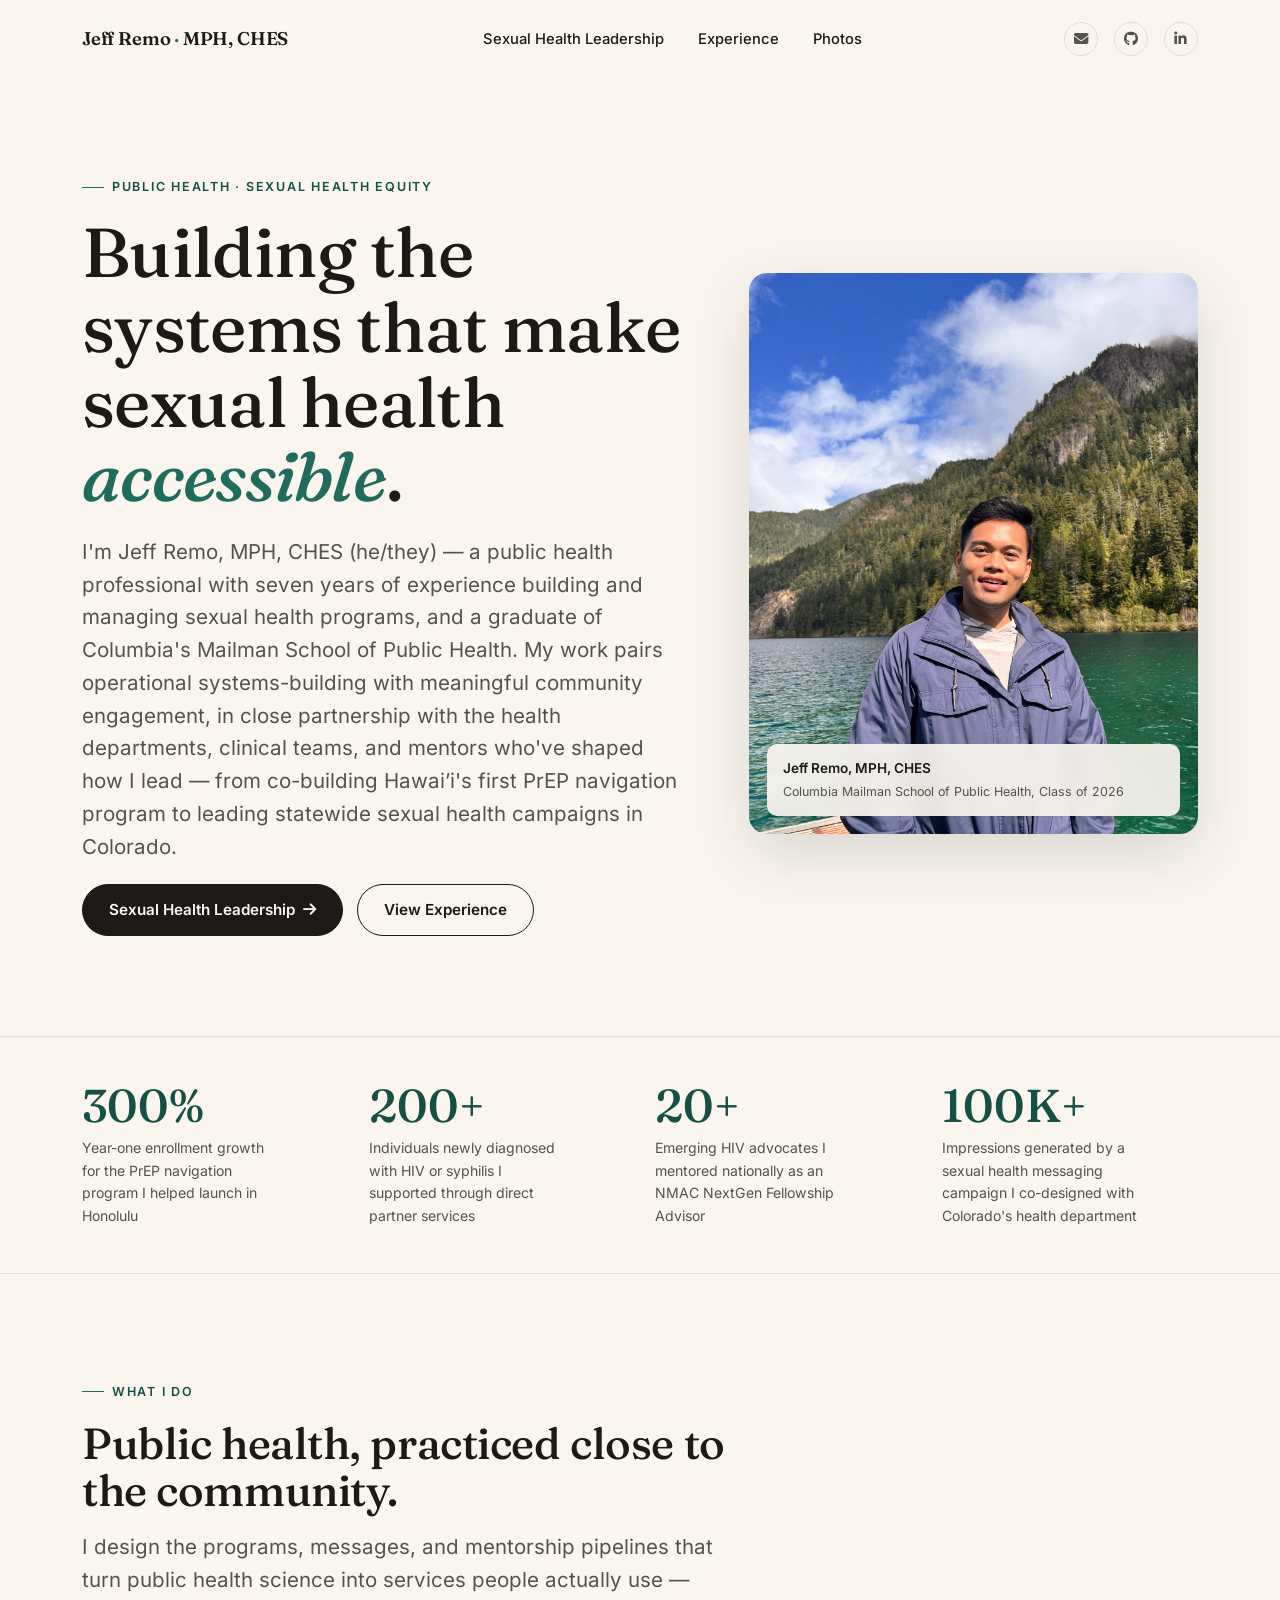
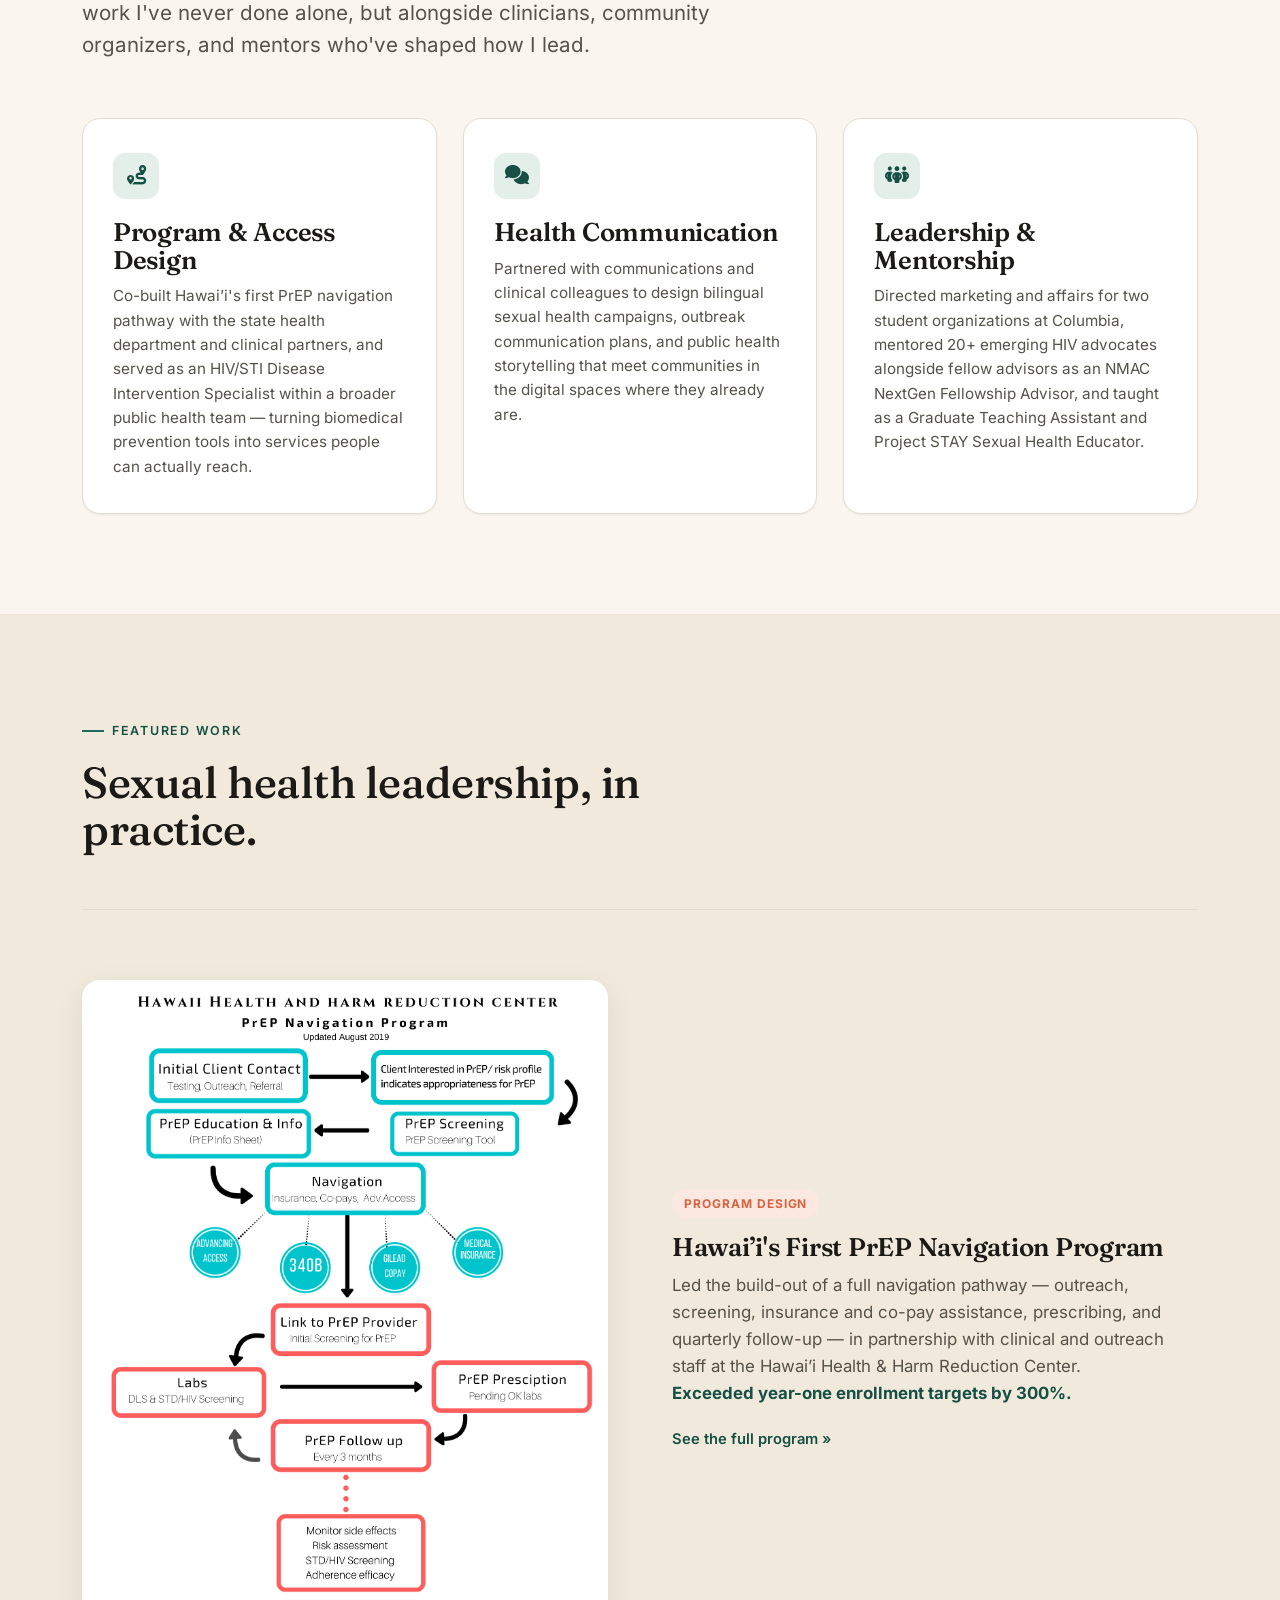
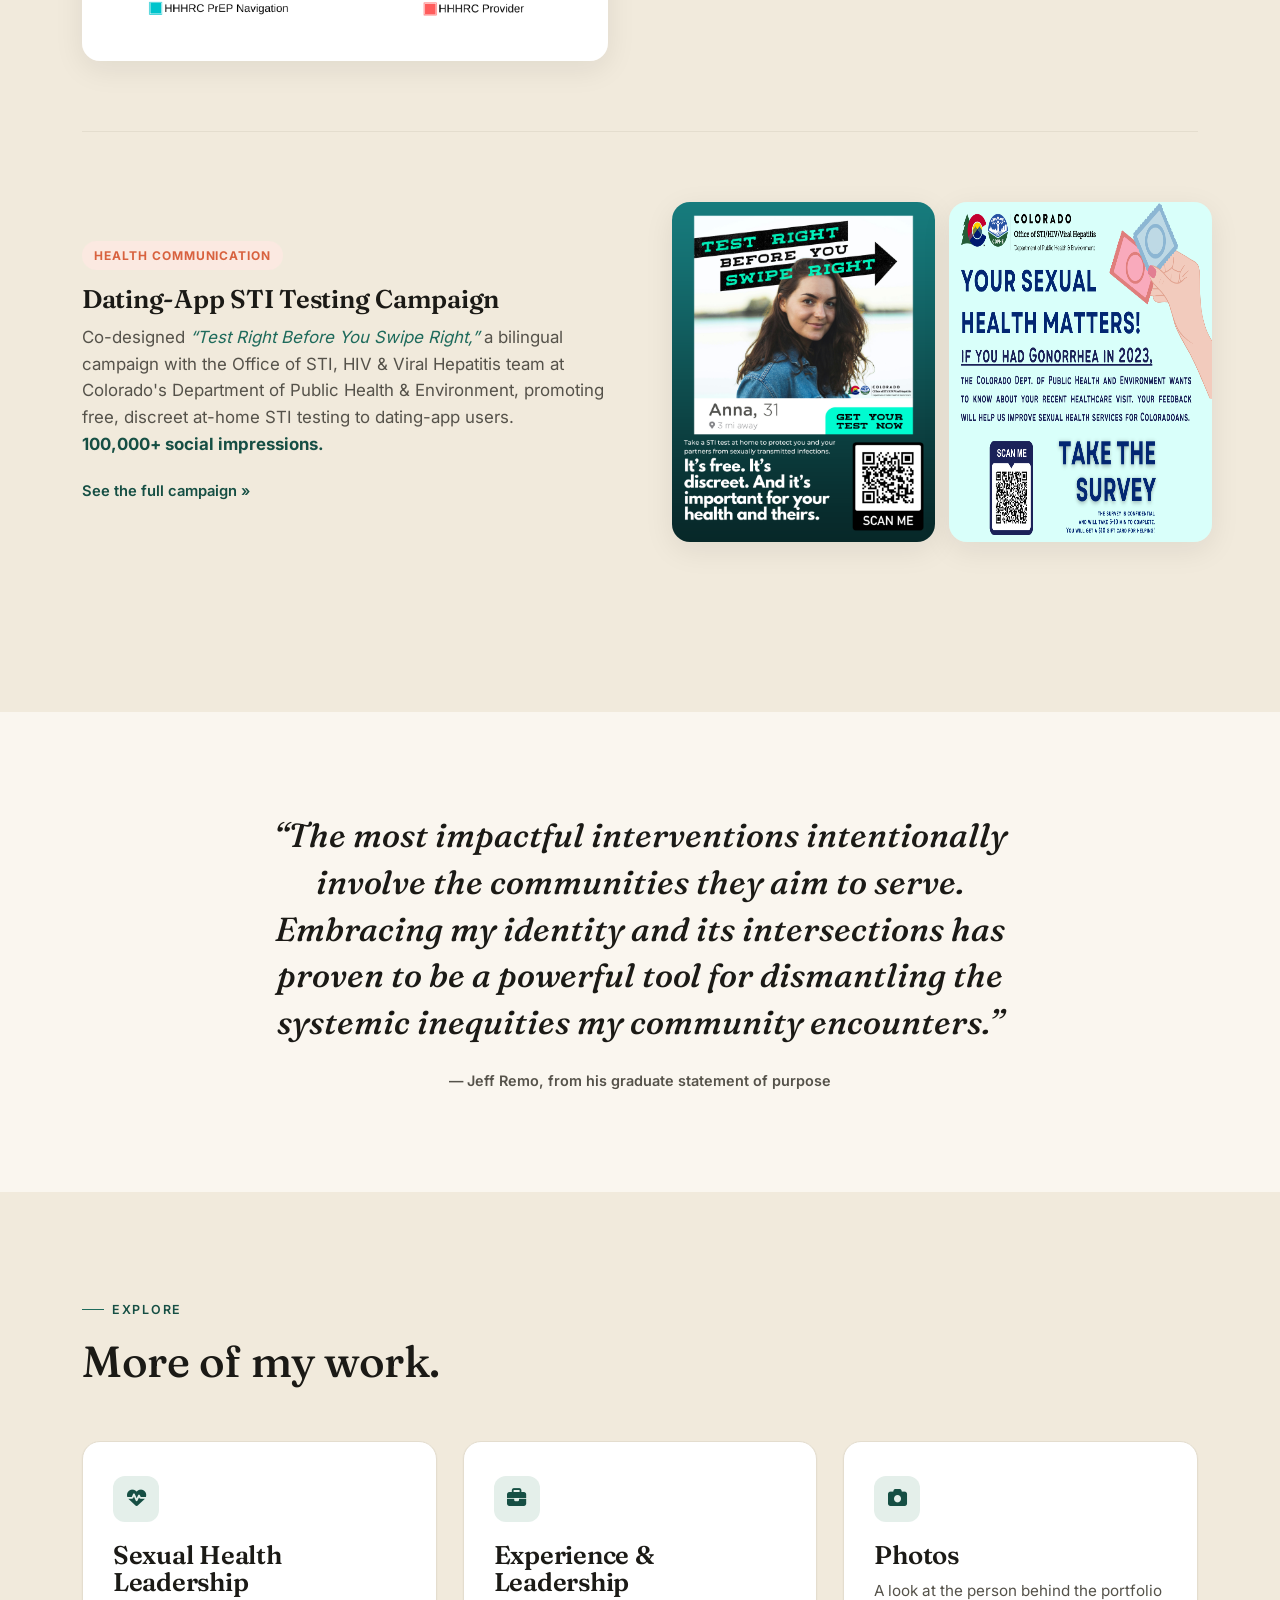
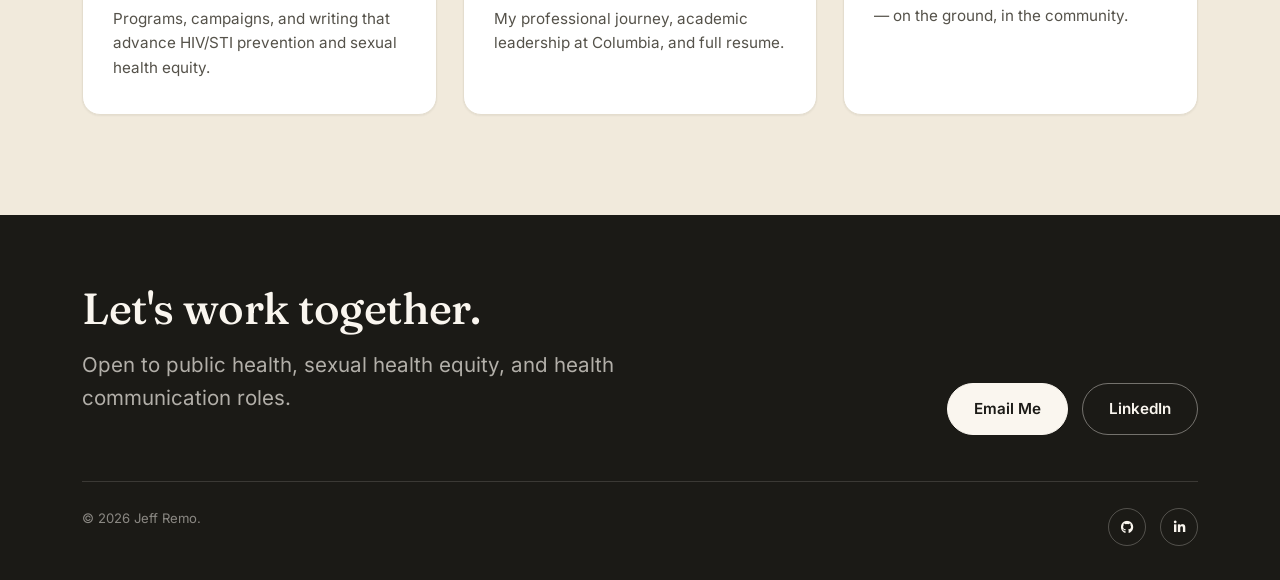
==== commit 795481b4: "Remove explicit Google Drive mentions from site copy and chrome Drop the Drive icon from the nav and" ====
--- a/index.html
+++ b/index.html
@@ -21,7 +21,6 @@
       <li><a href="photos.html">Photos</a></li>
     </ul>
     <div class="nav-icons">
-      <a href="https://drive.google.com/drive/folders/1JKWGP3zoSb81X0lbf1dDWq6UV6kA8a00" target="_blank" rel="noopener" aria-label="Google Drive"><i class="fa-brands fa-google-drive"></i></a>
       <a href="mailto:jr4550@cumc.columbia.edu" aria-label="Email"><i class="fa-solid fa-envelope"></i></a>
       <a href="http://github.com/jr4550/" target="_blank" rel="noopener" aria-label="GitHub"><i class="fa-brands fa-github"></i></a>
       <a href="https://www.linkedin.com/in/jefferson-remo-14899811a/" target="_blank" rel="noopener" aria-label="LinkedIn"><i class="fa-brands fa-linkedin-in"></i></a>
@@ -205,7 +204,6 @@
     <div class="footer-bottom">
       <span>&copy; 2026 Jeff Remo.</span>
       <div class="footer-icons">
-        <a href="https://drive.google.com/drive/folders/1JKWGP3zoSb81X0lbf1dDWq6UV6kA8a00" target="_blank" rel="noopener" aria-label="Drive"><i class="fa-brands fa-google-drive"></i></a>
         <a href="http://github.com/jr4550/" target="_blank" rel="noopener" aria-label="GitHub"><i class="fa-brands fa-github"></i></a>
         <a href="https://www.linkedin.com/in/jefferson-remo-14899811a/" target="_blank" rel="noopener" aria-label="LinkedIn"><i class="fa-brands fa-linkedin-in"></i></a>
       </div>
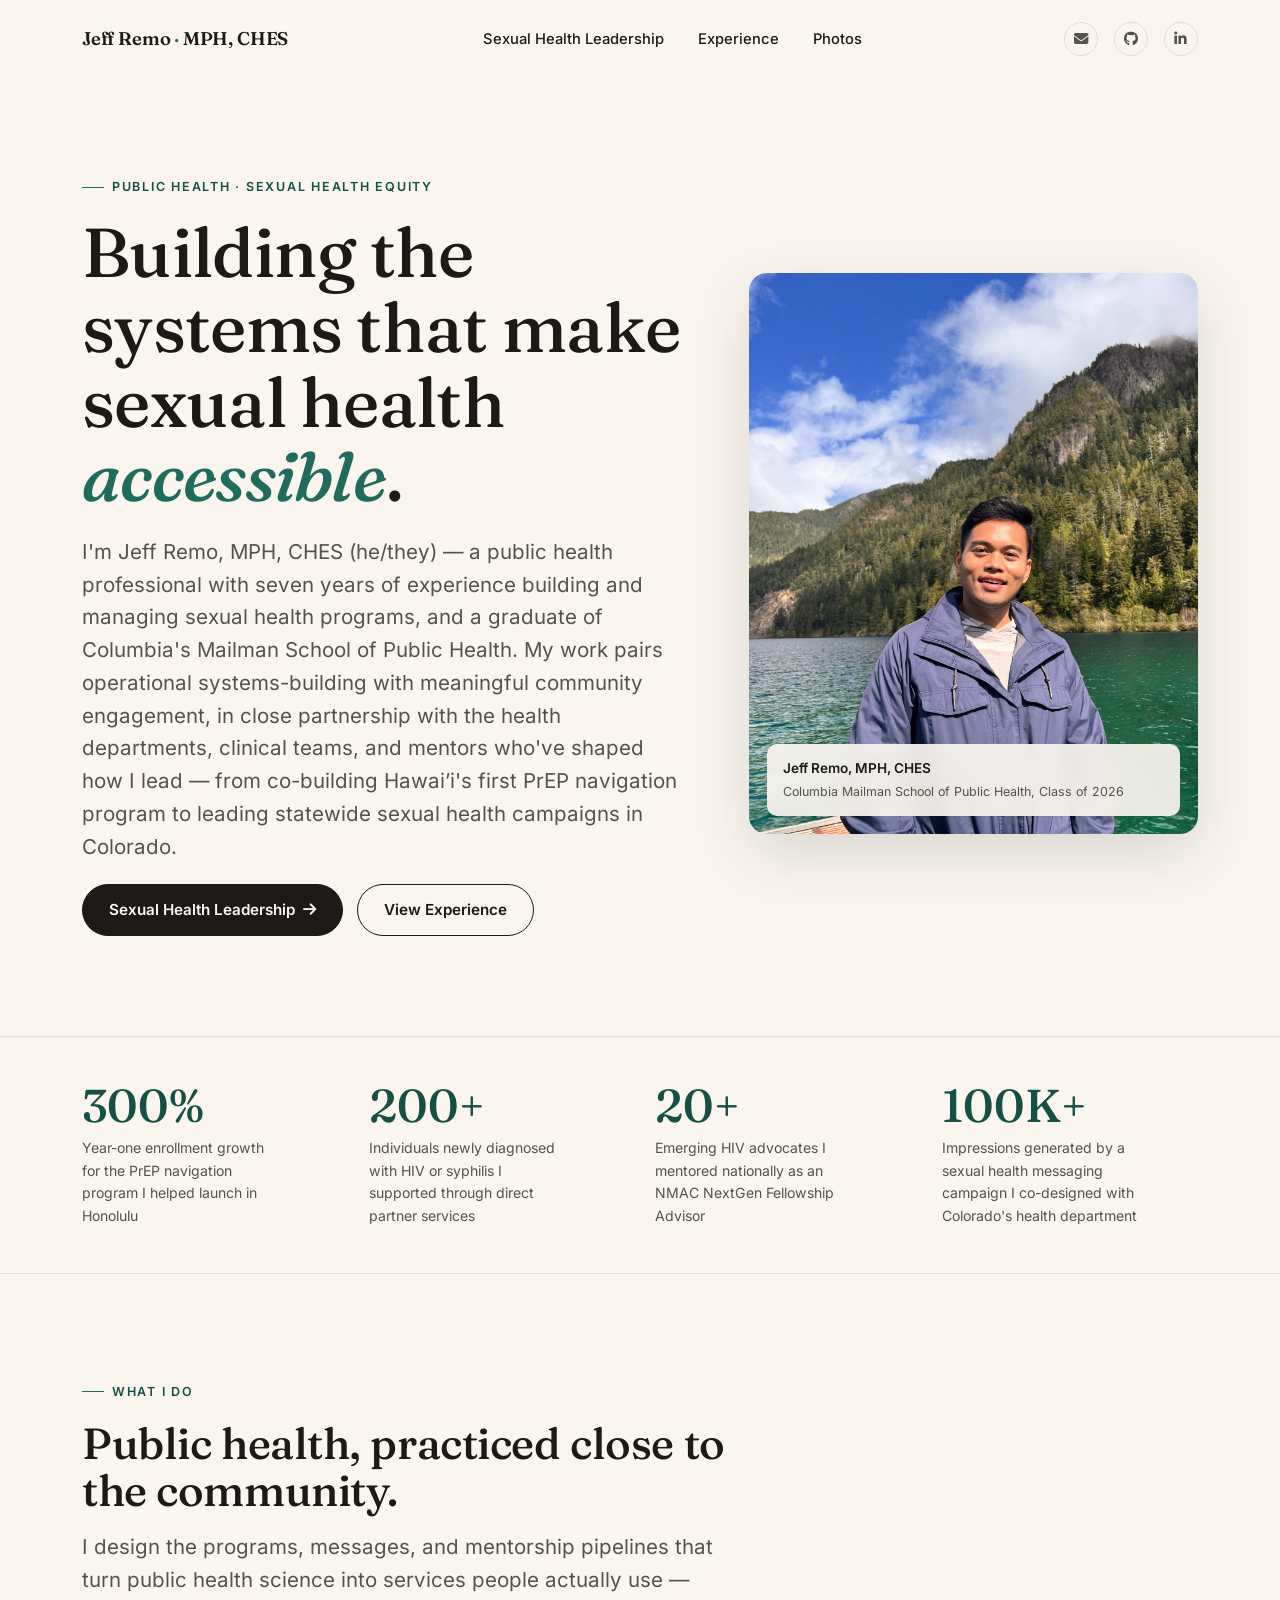
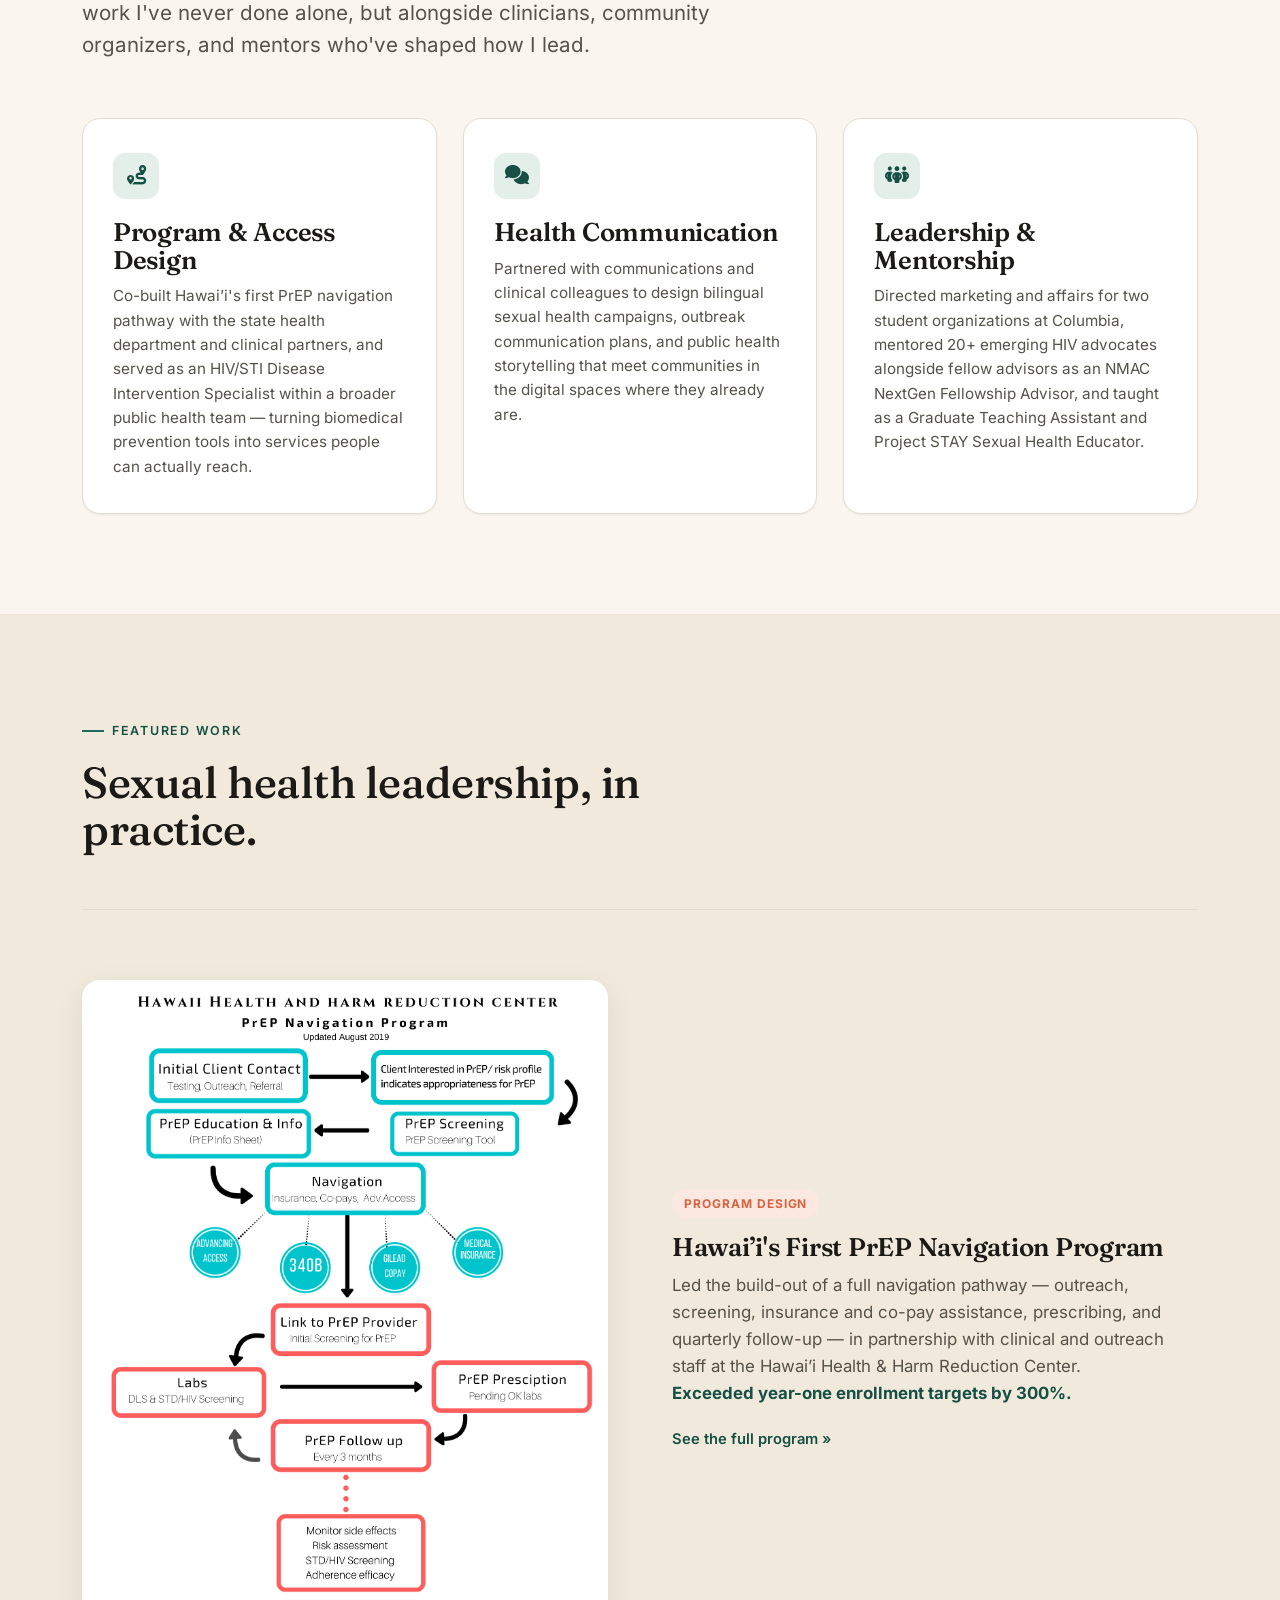
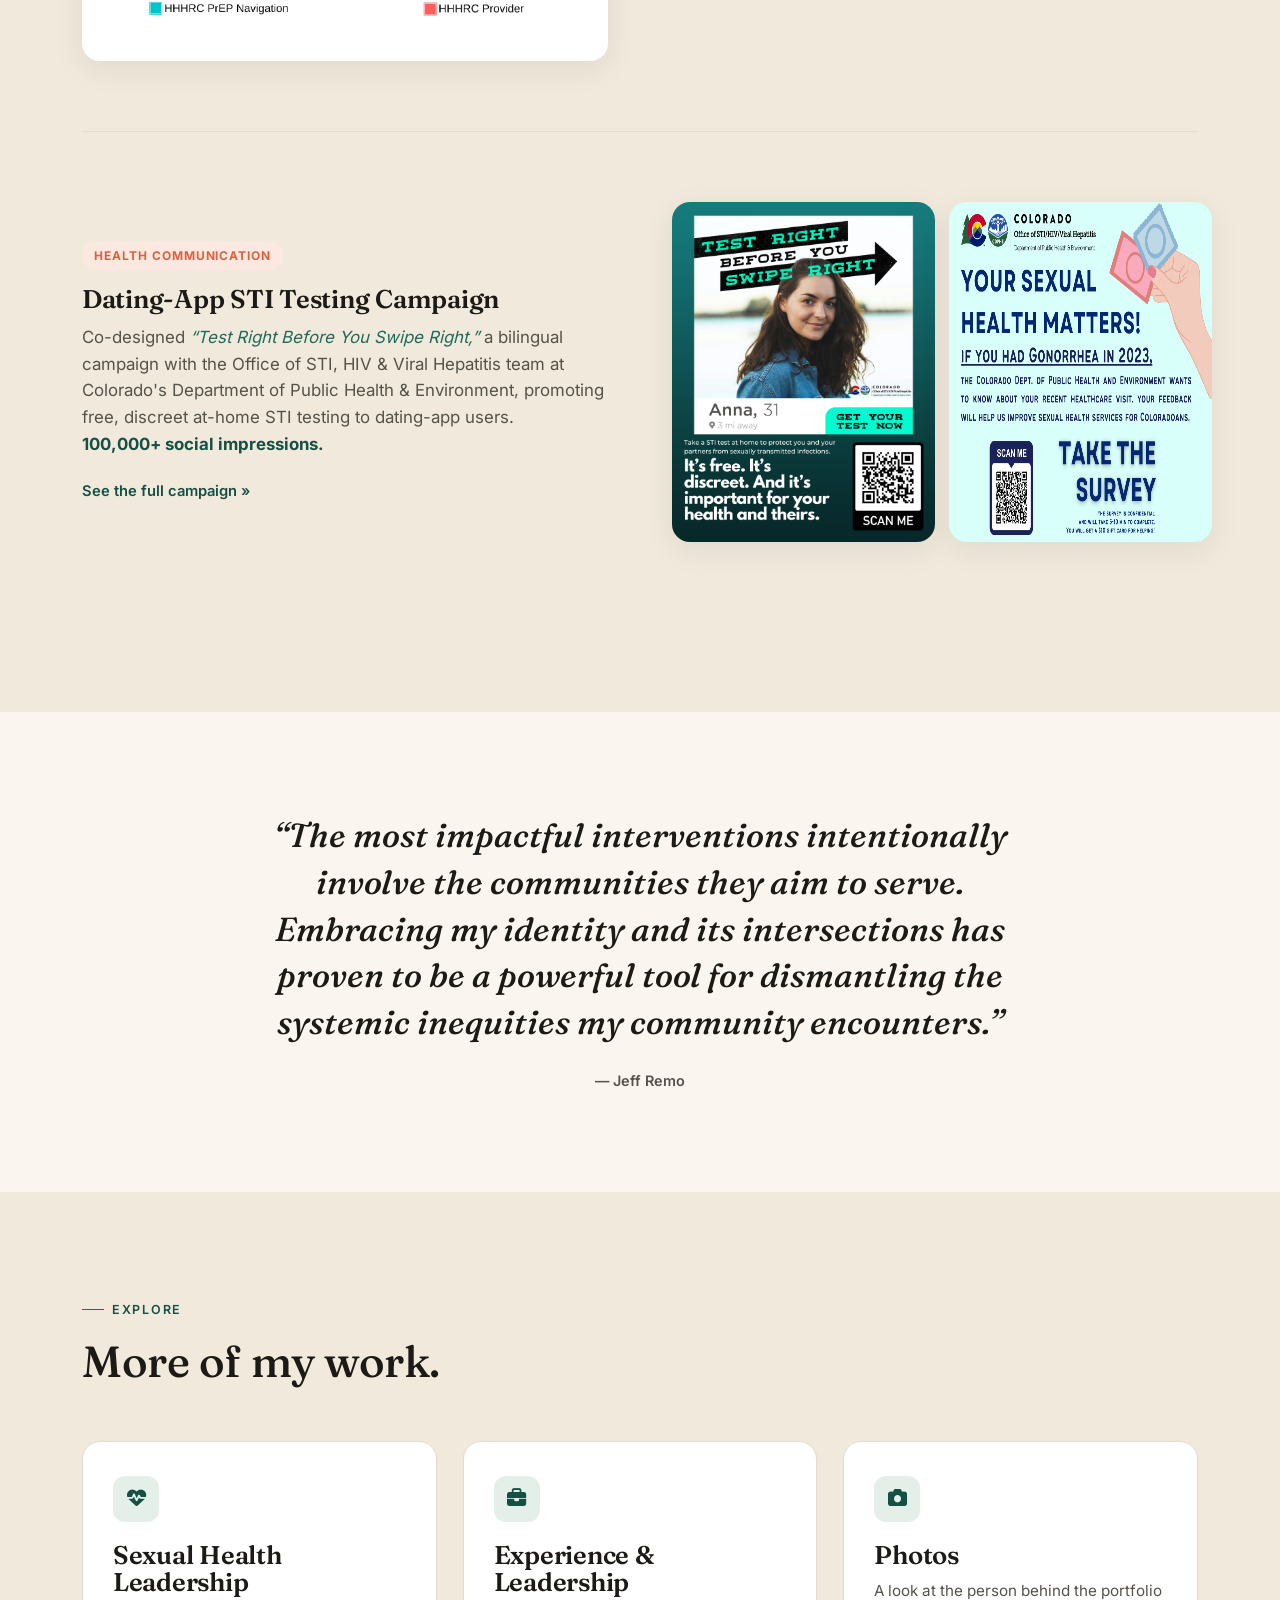
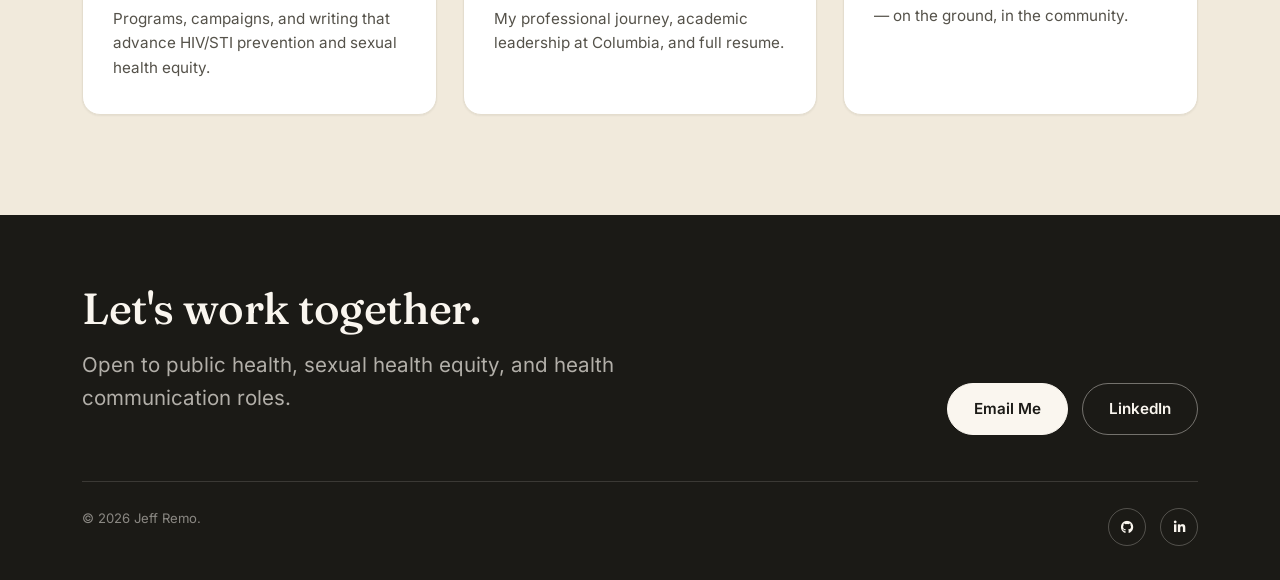
==== commit 48d9124f: "Remove Graduate Statement of Purpose from the site Drop the Statement of Purpose card from the Writi" ====
--- a/index.html
+++ b/index.html
@@ -159,7 +159,7 @@
 <section class="section">
   <div class="wrap quote-block reveal">
     <blockquote>&ldquo;The most impactful interventions intentionally involve the communities they aim to serve. Embracing my identity and its intersections has proven to be a powerful tool for dismantling the systemic inequities my community encounters.&rdquo;</blockquote>
-    <div class="quote-attr">&mdash; Jeff Remo, from his graduate statement of purpose</div>
+    <div class="quote-attr">&mdash; Jeff Remo</div>
   </div>
 </section>
 
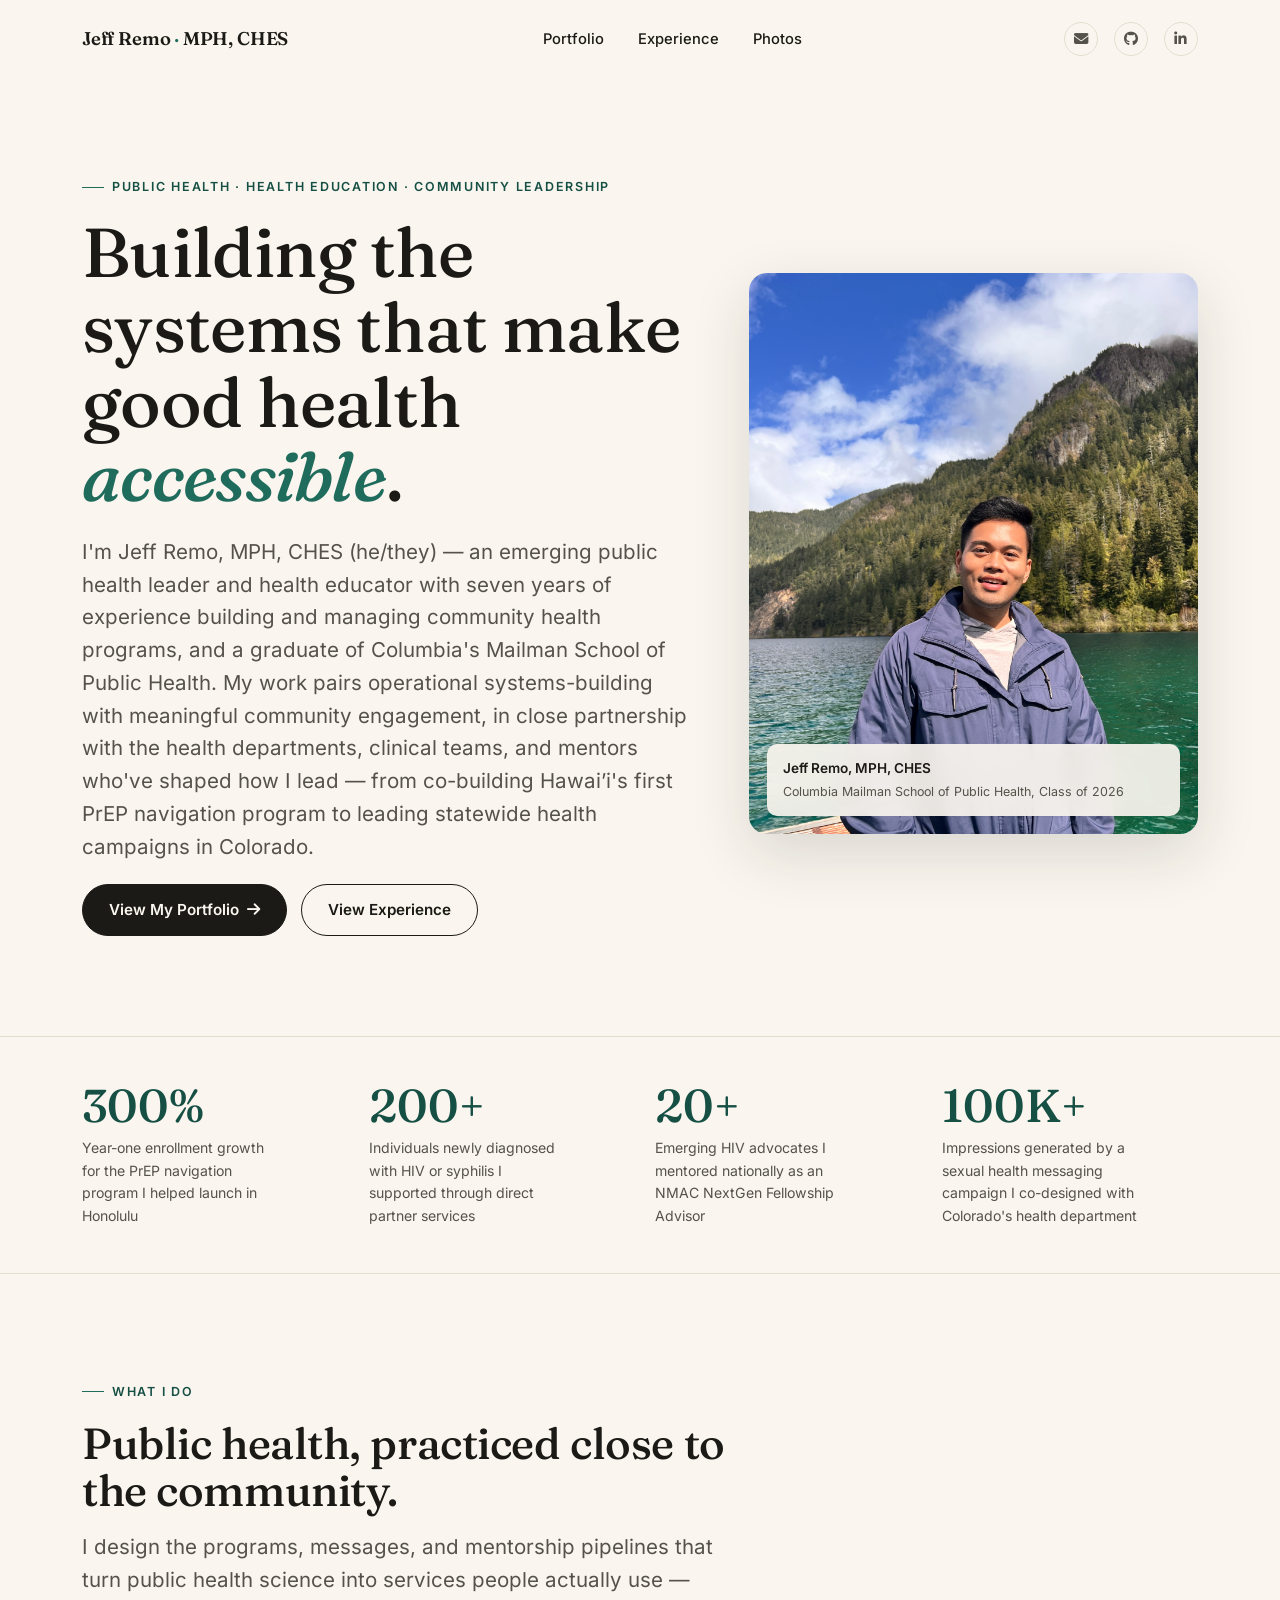
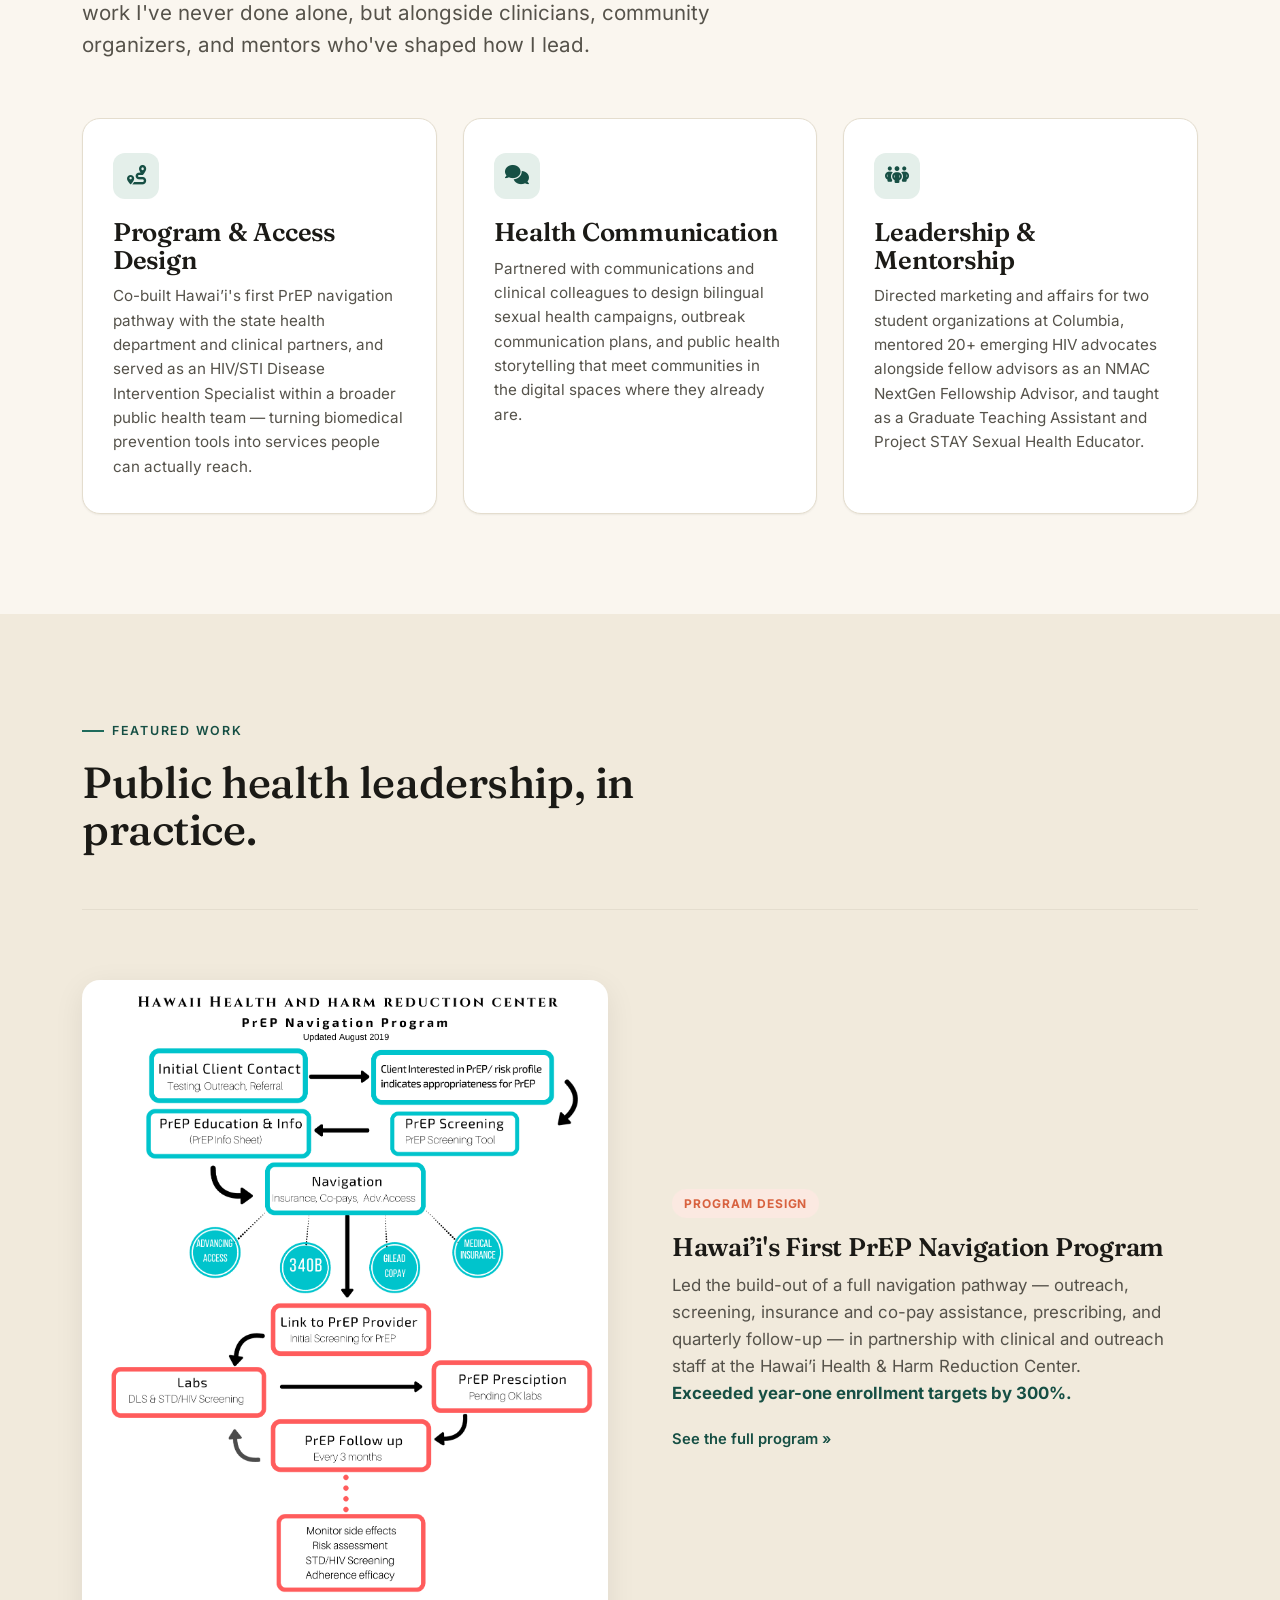
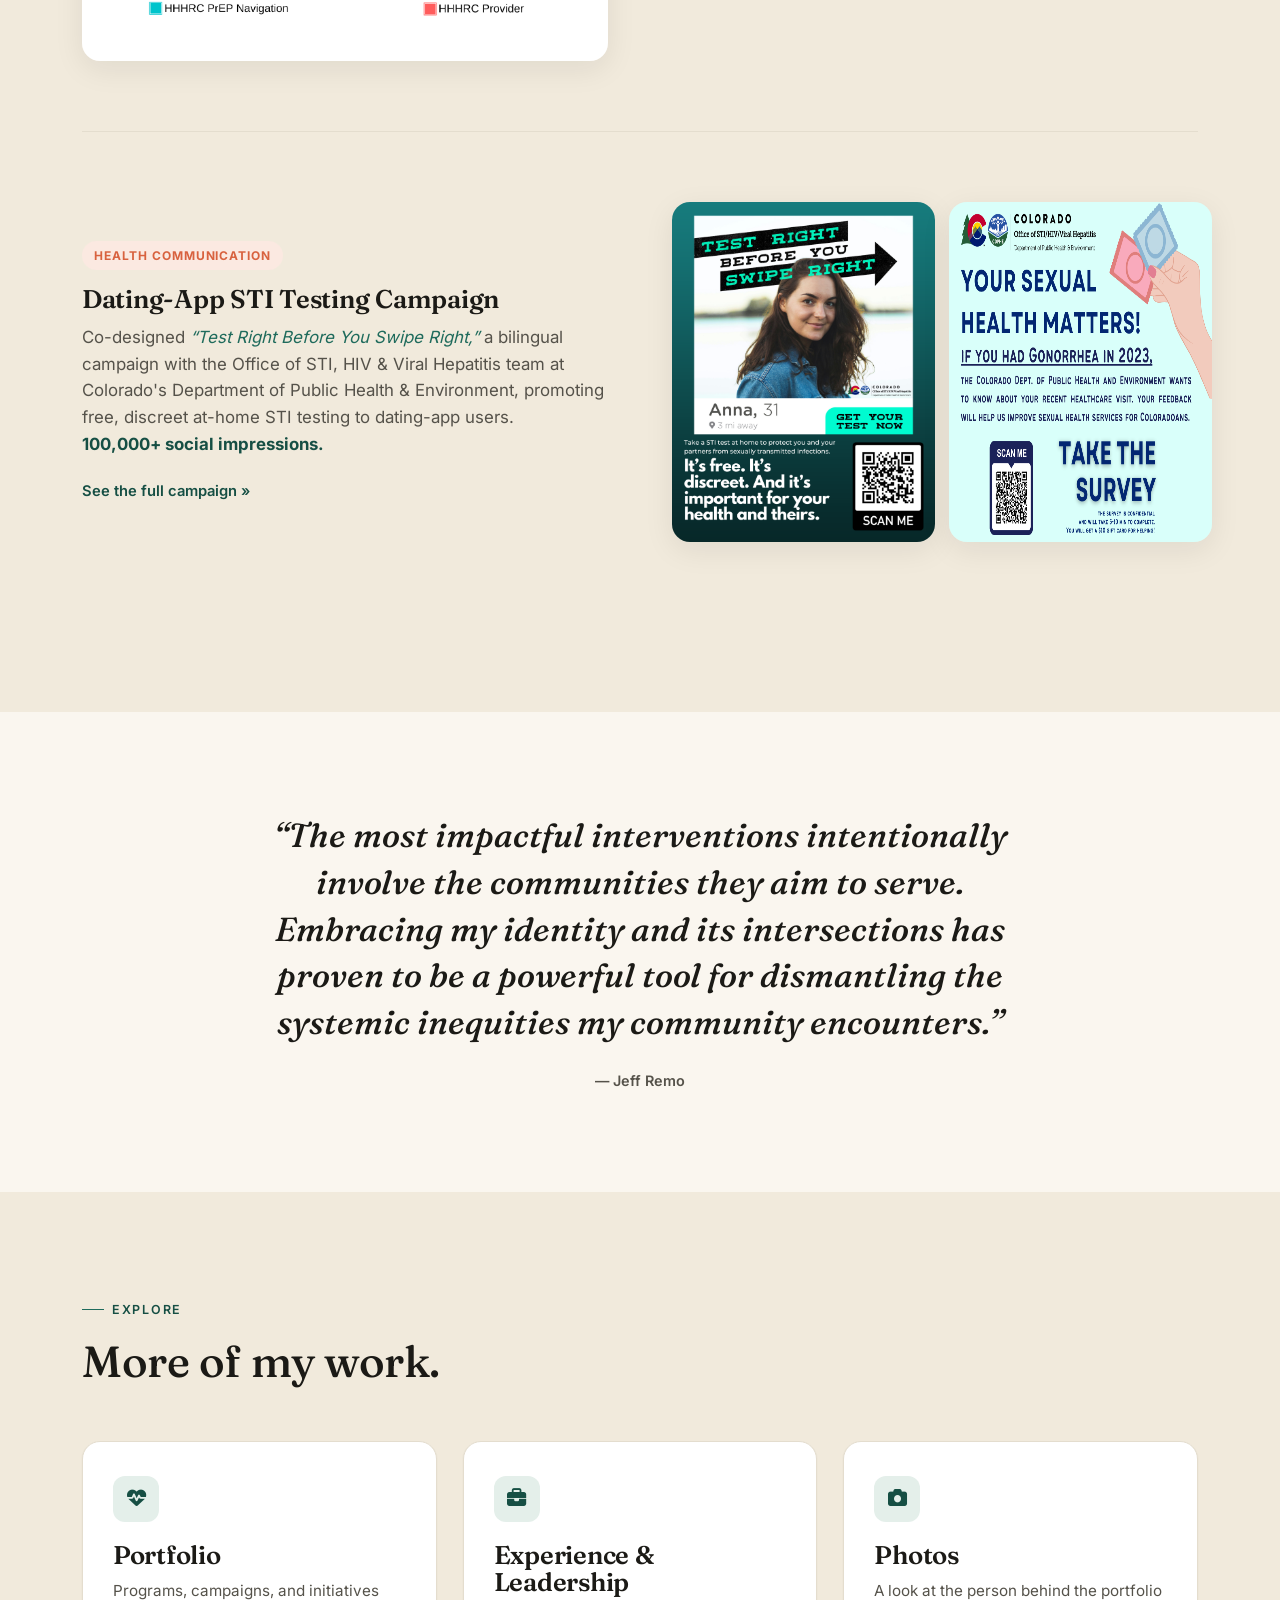
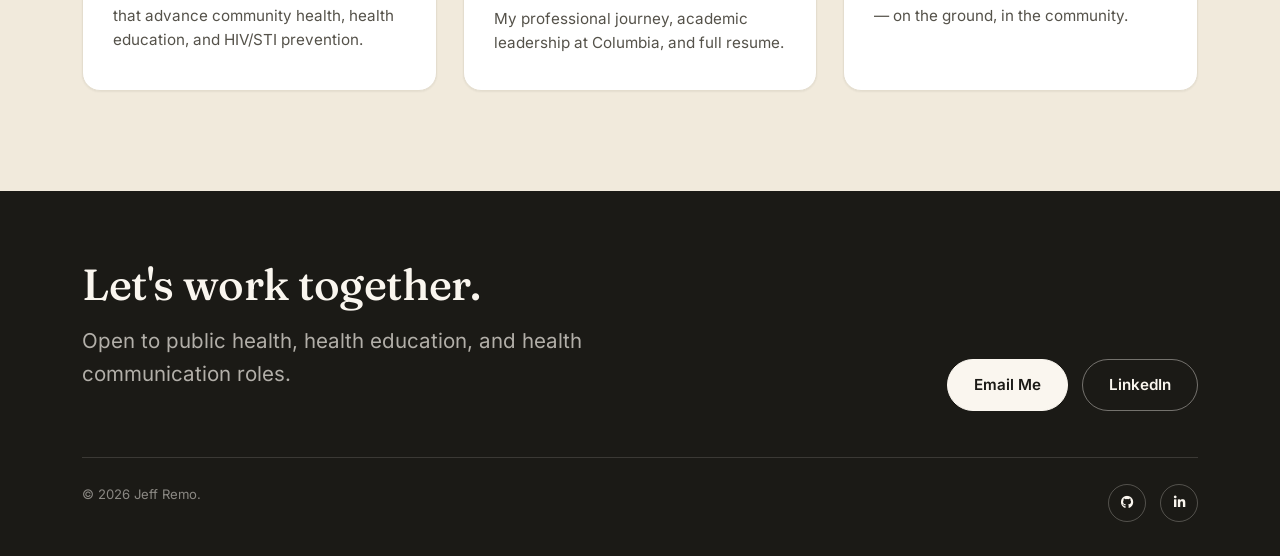
==== commit 2a41e1a4: "Broaden site framing from sexual health to public health leadership Reframe site-wide identity langu" ====
--- a/index.html
+++ b/index.html
@@ -3,8 +3,8 @@
 <head>
 <meta charset="utf-8">
 <meta name="viewport" content="width=device-width, initial-scale=1">
-<title>Jeff Remo, MPH, CHES — Public Health &amp; Sexual Health Leadership</title>
-<meta name="description" content="Portfolio of Jeff Remo, MPH, CHES — a Columbia Mailman School of Public Health graduate building programs, campaigns, and leadership in HIV/STI prevention and sexual health equity.">
+<title>Jeff Remo, MPH, CHES — Public Health Portfolio</title>
+<meta name="description" content="Portfolio of Jeff Remo, MPH, CHES — an emerging public health leader and health educator from Columbia's Mailman School of Public Health, building community health programs, campaigns, and mentorship pipelines.">
 <link rel="icon" href="data:image/svg+xml,<svg xmlns=%22http://www.w3.org/2000/svg%22 viewBox=%220 0 100 100%22><text y=%22.9em%22 font-size=%2290%22>🩺</text></svg>">
 <link rel="stylesheet" href="css/fonts/fonts.css">
 <link rel="stylesheet" href="css/fontawesome/css/all.min.css">
@@ -16,7 +16,7 @@
   <div class="wrap">
     <a href="index.html" class="brand">Jeff Remo <span>&middot;</span> MPH, CHES</a>
     <ul class="nav-links">
-      <li><a href="sexual-health.html">Sexual Health Leadership</a></li>
+      <li><a href="sexual-health.html">Portfolio</a></li>
       <li><a href="experience.html">Experience</a></li>
       <li><a href="photos.html">Photos</a></li>
     </ul>
@@ -36,7 +36,7 @@
   </div>
   <ul>
     <li><a href="index.html">Home</a></li>
-    <li><a href="sexual-health.html">Sexual Health Leadership</a></li>
+    <li><a href="sexual-health.html">Portfolio</a></li>
     <li><a href="experience.html">Experience</a></li>
     <li><a href="photos.html">Photos</a></li>
   </ul>
@@ -50,11 +50,11 @@
 <header class="hero">
   <div class="wrap hero-grid">
     <div class="reveal in">
-      <div class="eyebrow">Public Health &middot; Sexual Health Equity</div>
-      <h1>Building the systems that make sexual health <em>accessible</em>.</h1>
-      <p class="lede">I'm Jeff Remo, MPH, CHES (he/they) &mdash; a public health professional with seven years of experience building and managing sexual health programs, and a graduate of Columbia's Mailman School of Public Health. My work pairs operational systems-building with meaningful community engagement, in close partnership with the health departments, clinical teams, and mentors who've shaped how I lead &mdash; from co-building Hawai&rsquo;i's first PrEP navigation program to leading statewide sexual health campaigns in Colorado.</p>
+      <div class="eyebrow">Public Health &middot; Health Education &middot; Community Leadership</div>
+      <h1>Building the systems that make good health <em>accessible</em>.</h1>
+      <p class="lede">I'm Jeff Remo, MPH, CHES (he/they) &mdash; an emerging public health leader and health educator with seven years of experience building and managing community health programs, and a graduate of Columbia's Mailman School of Public Health. My work pairs operational systems-building with meaningful community engagement, in close partnership with the health departments, clinical teams, and mentors who've shaped how I lead &mdash; from co-building Hawai&rsquo;i's first PrEP navigation program to leading statewide health campaigns in Colorado.</p>
       <div class="btn-row">
-        <a href="sexual-health.html" class="btn btn-primary">Sexual Health Leadership <i class="fa-solid fa-arrow-right"></i></a>
+        <a href="sexual-health.html" class="btn btn-primary">View My Portfolio <i class="fa-solid fa-arrow-right"></i></a>
         <a href="experience.html" class="btn btn-ghost">View Experience</a>
       </div>
     </div>
@@ -122,7 +122,7 @@
   <div class="wrap">
     <div class="section-head reveal">
       <div class="eyebrow">Featured Work</div>
-      <h2>Sexual health leadership, in practice.</h2>
+      <h2>Public health leadership, in practice.</h2>
     </div>
 
     <div class="feature reveal">
@@ -172,8 +172,8 @@
     <div class="card-grid">
       <a href="sexual-health.html" class="card reveal">
         <div class="card-icon"><i class="fa-solid fa-heart-pulse"></i></div>
-        <h3>Sexual Health Leadership</h3>
-        <p>Programs, campaigns, and writing that advance HIV/STI prevention and sexual health equity.</p>
+        <h3>Portfolio</h3>
+        <p>Programs, campaigns, and initiatives that advance community health, health education, and HIV/STI prevention.</p>
       </a>
       <a href="experience.html" class="card reveal">
         <div class="card-icon"><i class="fa-solid fa-briefcase"></i></div>
@@ -194,7 +194,7 @@
     <div class="footer-top">
       <div>
         <h2>Let's work together.</h2>
-        <p class="lede">Open to public health, sexual health equity, and health communication roles.</p>
+        <p class="lede">Open to public health, health education, and health communication roles.</p>
       </div>
       <div class="btn-row">
         <a href="mailto:jr4550@cumc.columbia.edu" class="btn btn-primary">Email Me</a>
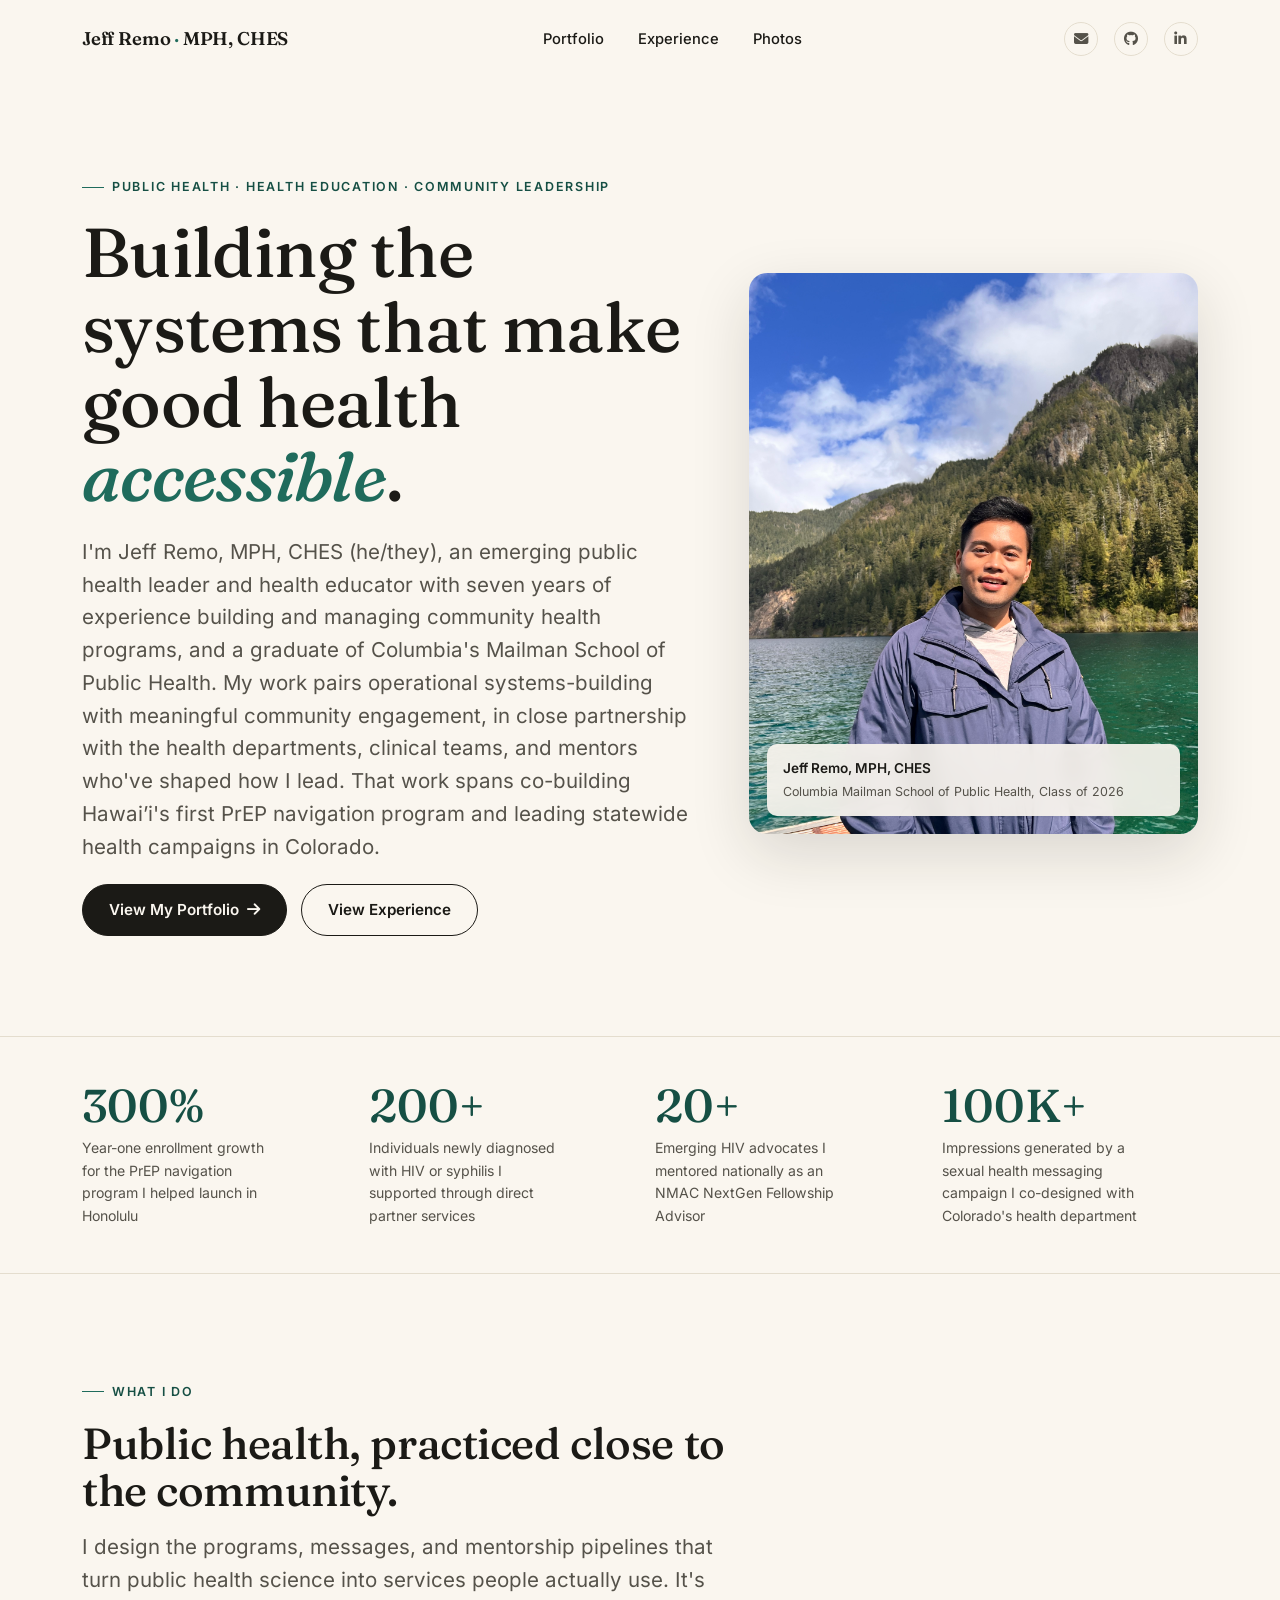
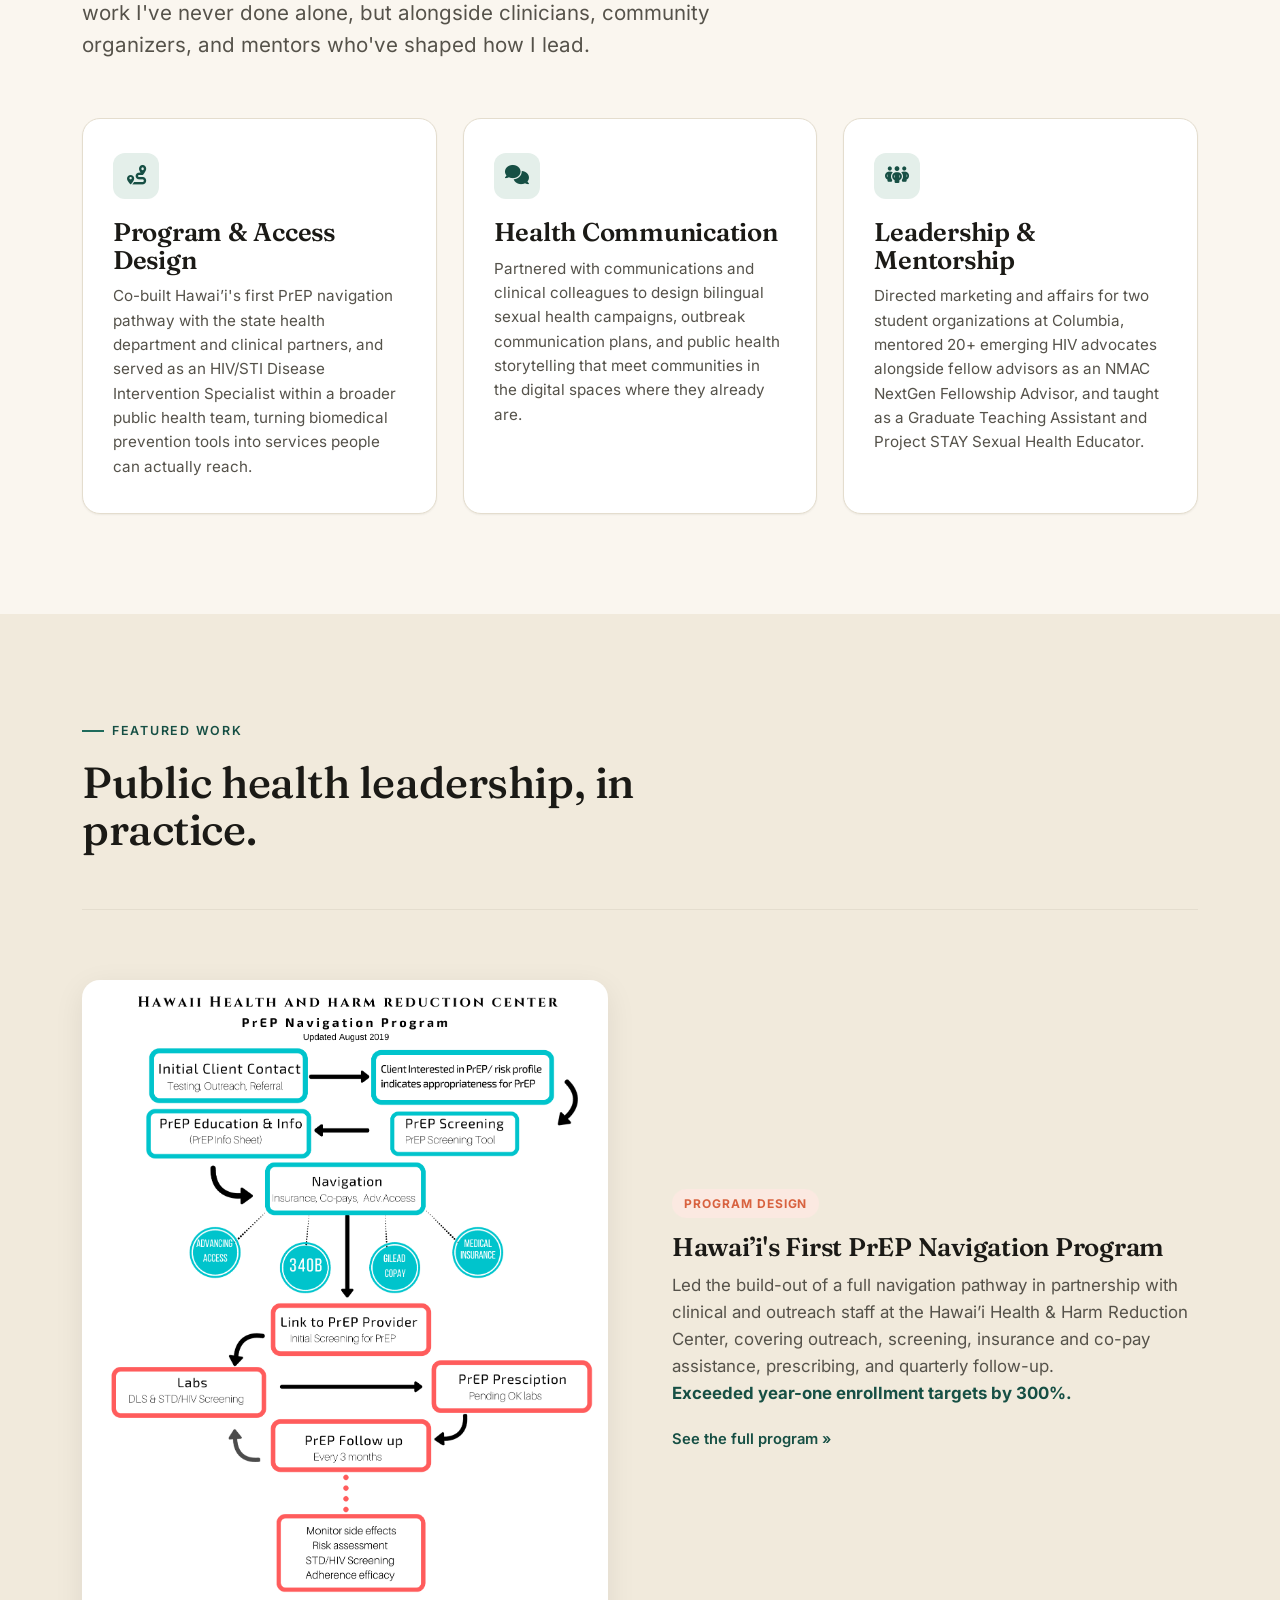
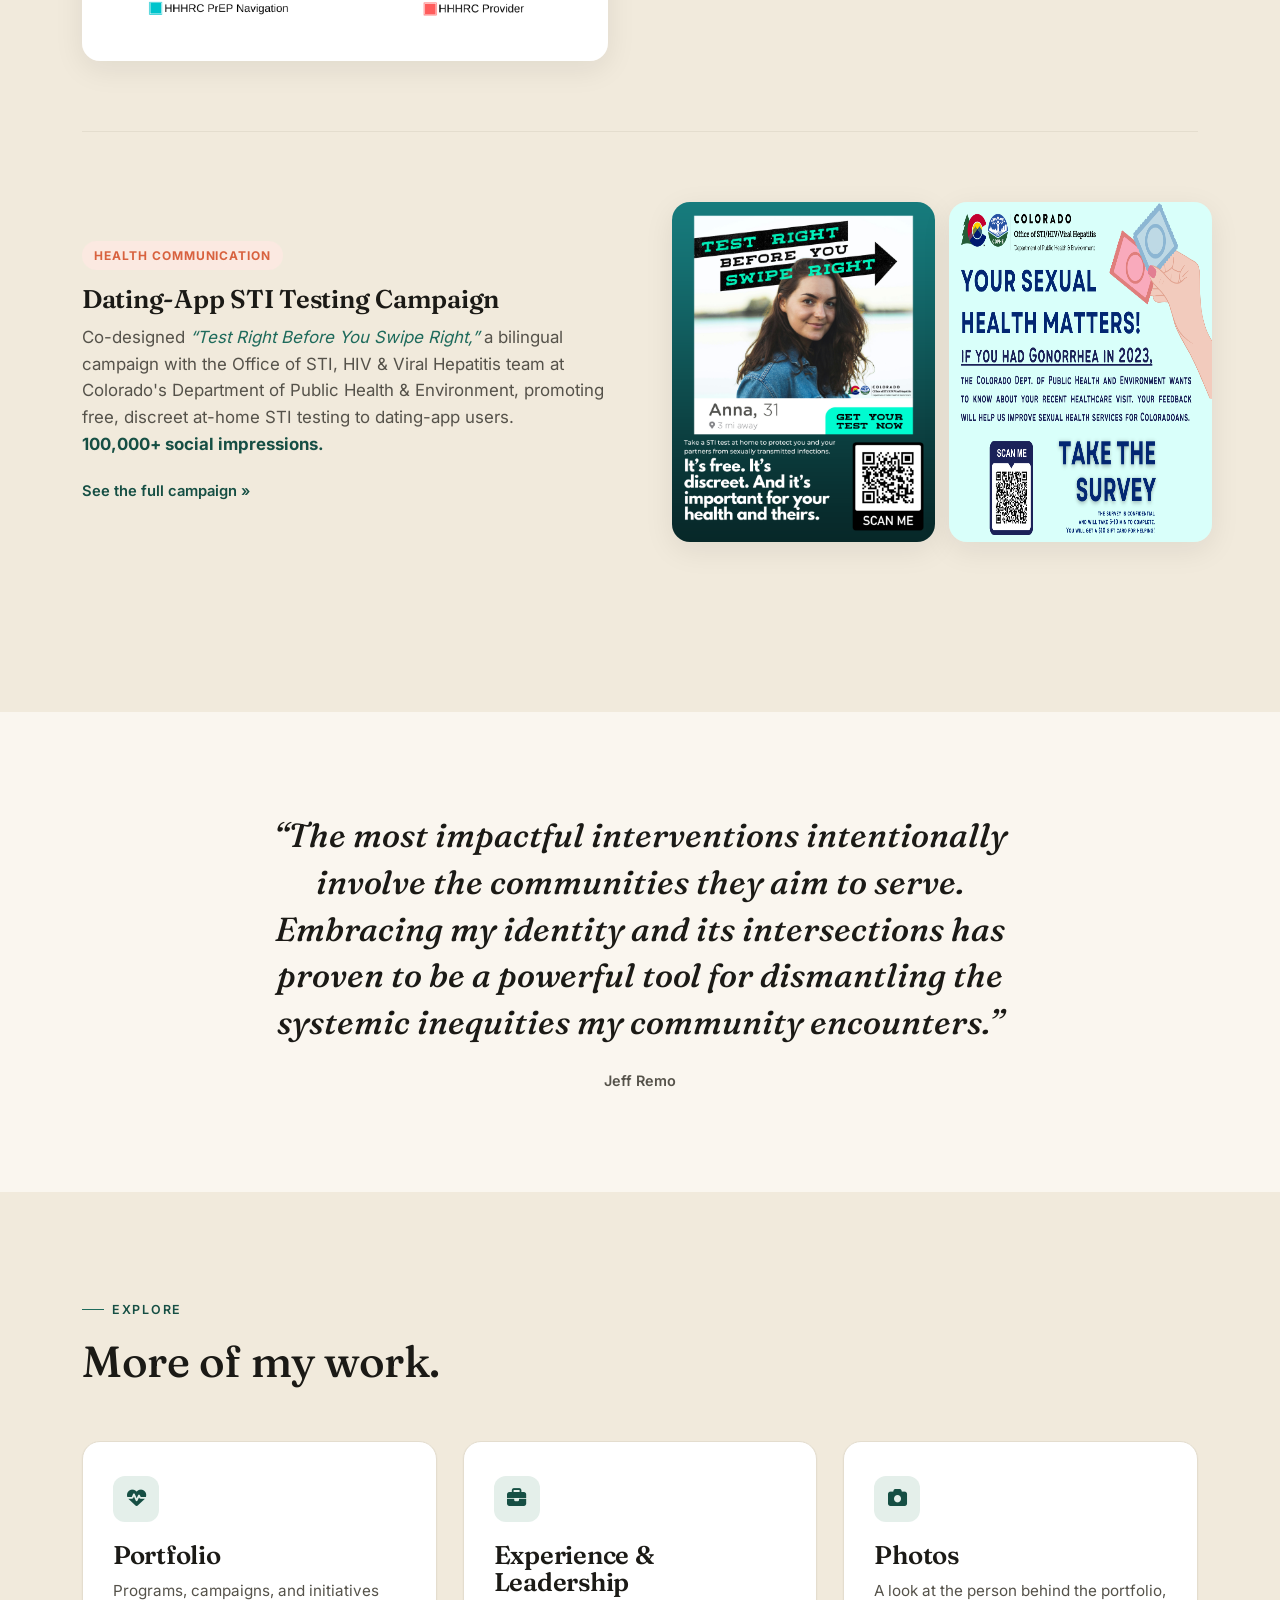
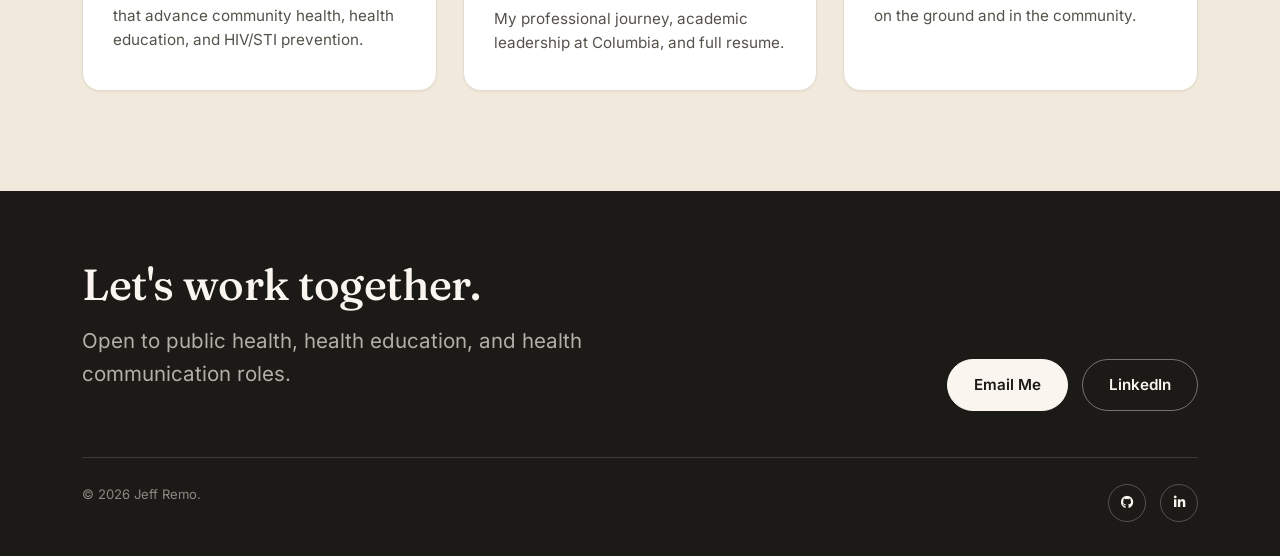
==== commit 95a583af: "Remove all em dashes from site copy Rewrite every sentence that used an em dash to flow with commas," ====
--- a/index.html
+++ b/index.html
@@ -3,8 +3,8 @@
 <head>
 <meta charset="utf-8">
 <meta name="viewport" content="width=device-width, initial-scale=1">
-<title>Jeff Remo, MPH, CHES — Public Health Portfolio</title>
-<meta name="description" content="Portfolio of Jeff Remo, MPH, CHES — an emerging public health leader and health educator from Columbia's Mailman School of Public Health, building community health programs, campaigns, and mentorship pipelines.">
+<title>Jeff Remo, MPH, CHES | Public Health Portfolio</title>
+<meta name="description" content="Portfolio of Jeff Remo, MPH, CHES, an emerging public health leader and health educator from Columbia's Mailman School of Public Health, building community health programs, campaigns, and mentorship pipelines.">
 <link rel="icon" href="data:image/svg+xml,<svg xmlns=%22http://www.w3.org/2000/svg%22 viewBox=%220 0 100 100%22><text y=%22.9em%22 font-size=%2290%22>🩺</text></svg>">
 <link rel="stylesheet" href="css/fonts/fonts.css">
 <link rel="stylesheet" href="css/fontawesome/css/all.min.css">
@@ -52,7 +52,7 @@
     <div class="reveal in">
       <div class="eyebrow">Public Health &middot; Health Education &middot; Community Leadership</div>
       <h1>Building the systems that make good health <em>accessible</em>.</h1>
-      <p class="lede">I'm Jeff Remo, MPH, CHES (he/they) &mdash; an emerging public health leader and health educator with seven years of experience building and managing community health programs, and a graduate of Columbia's Mailman School of Public Health. My work pairs operational systems-building with meaningful community engagement, in close partnership with the health departments, clinical teams, and mentors who've shaped how I lead &mdash; from co-building Hawai&rsquo;i's first PrEP navigation program to leading statewide health campaigns in Colorado.</p>
+      <p class="lede">I'm Jeff Remo, MPH, CHES (he/they), an emerging public health leader and health educator with seven years of experience building and managing community health programs, and a graduate of Columbia's Mailman School of Public Health. My work pairs operational systems-building with meaningful community engagement, in close partnership with the health departments, clinical teams, and mentors who've shaped how I lead. That work spans co-building Hawai&rsquo;i's first PrEP navigation program and leading statewide health campaigns in Colorado.</p>
       <div class="btn-row">
         <a href="sexual-health.html" class="btn btn-primary">View My Portfolio <i class="fa-solid fa-arrow-right"></i></a>
         <a href="experience.html" class="btn btn-ghost">View Experience</a>
@@ -96,13 +96,13 @@
     <div class="section-head reveal">
       <div class="eyebrow">What I Do</div>
       <h2>Public health, practiced close to the community.</h2>
-      <p class="lede">I design the programs, messages, and mentorship pipelines that turn public health science into services people actually use &mdash; work I've never done alone, but alongside clinicians, community organizers, and mentors who've shaped how I lead.</p>
+      <p class="lede">I design the programs, messages, and mentorship pipelines that turn public health science into services people actually use. It's work I've never done alone, but alongside clinicians, community organizers, and mentors who've shaped how I lead.</p>
     </div>
     <div class="card-grid">
       <div class="card reveal">
         <div class="card-icon"><i class="fa-solid fa-route"></i></div>
         <h3>Program &amp; Access Design</h3>
-        <p>Co-built Hawai&rsquo;i's first PrEP navigation pathway with the state health department and clinical partners, and served as an HIV/STI Disease Intervention Specialist within a broader public health team &mdash; turning biomedical prevention tools into services people can actually reach.</p>
+        <p>Co-built Hawai&rsquo;i's first PrEP navigation pathway with the state health department and clinical partners, and served as an HIV/STI Disease Intervention Specialist within a broader public health team, turning biomedical prevention tools into services people can actually reach.</p>
       </div>
       <div class="card reveal">
         <div class="card-icon"><i class="fa-solid fa-comments"></i></div>
@@ -132,7 +132,7 @@
       <div>
         <span class="feature-tag">Program Design</span>
         <h3>Hawai&rsquo;i's First PrEP Navigation Program</h3>
-        <p>Led the build-out of a full navigation pathway &mdash; outreach, screening, insurance and co-pay assistance, prescribing, and quarterly follow-up &mdash; in partnership with clinical and outreach staff at the Hawai&rsquo;i Health &amp; Harm Reduction Center. <span class="stat-line">Exceeded year-one enrollment targets by 300%.</span></p>
+        <p>Led the build-out of a full navigation pathway in partnership with clinical and outreach staff at the Hawai&rsquo;i Health &amp; Harm Reduction Center, covering outreach, screening, insurance and co-pay assistance, prescribing, and quarterly follow-up. <span class="stat-line">Exceeded year-one enrollment targets by 300%.</span></p>
         <div class="feature-links">
           <a href="sexual-health.html#prep">See the full program &raquo;</a>
         </div>
@@ -159,7 +159,7 @@
 <section class="section">
   <div class="wrap quote-block reveal">
     <blockquote>&ldquo;The most impactful interventions intentionally involve the communities they aim to serve. Embracing my identity and its intersections has proven to be a powerful tool for dismantling the systemic inequities my community encounters.&rdquo;</blockquote>
-    <div class="quote-attr">&mdash; Jeff Remo</div>
+    <div class="quote-attr">Jeff Remo</div>
   </div>
 </section>
 
@@ -183,7 +183,7 @@
       <a href="photos.html" class="card reveal">
         <div class="card-icon"><i class="fa-solid fa-camera"></i></div>
         <h3>Photos</h3>
-        <p>A look at the person behind the portfolio &mdash; on the ground, in the community.</p>
+        <p>A look at the person behind the portfolio, on the ground and in the community.</p>
       </a>
     </div>
   </div>
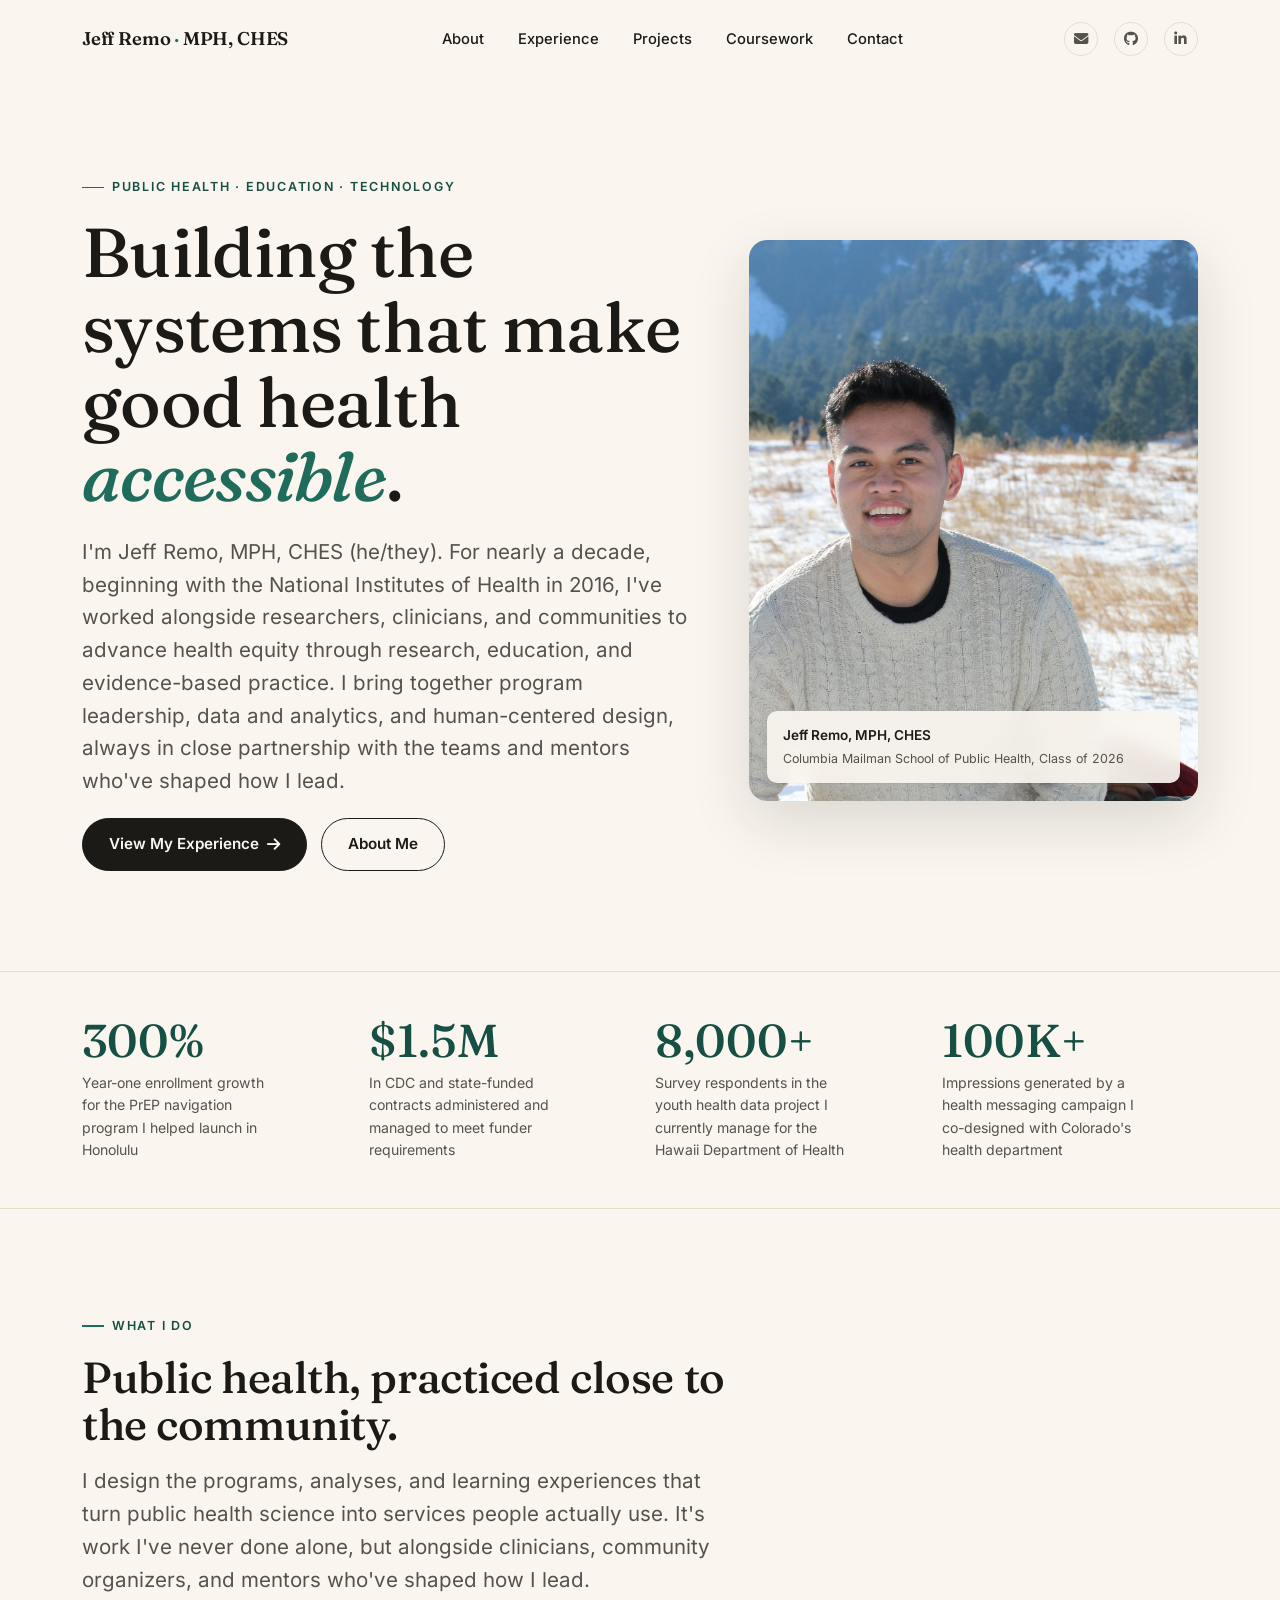
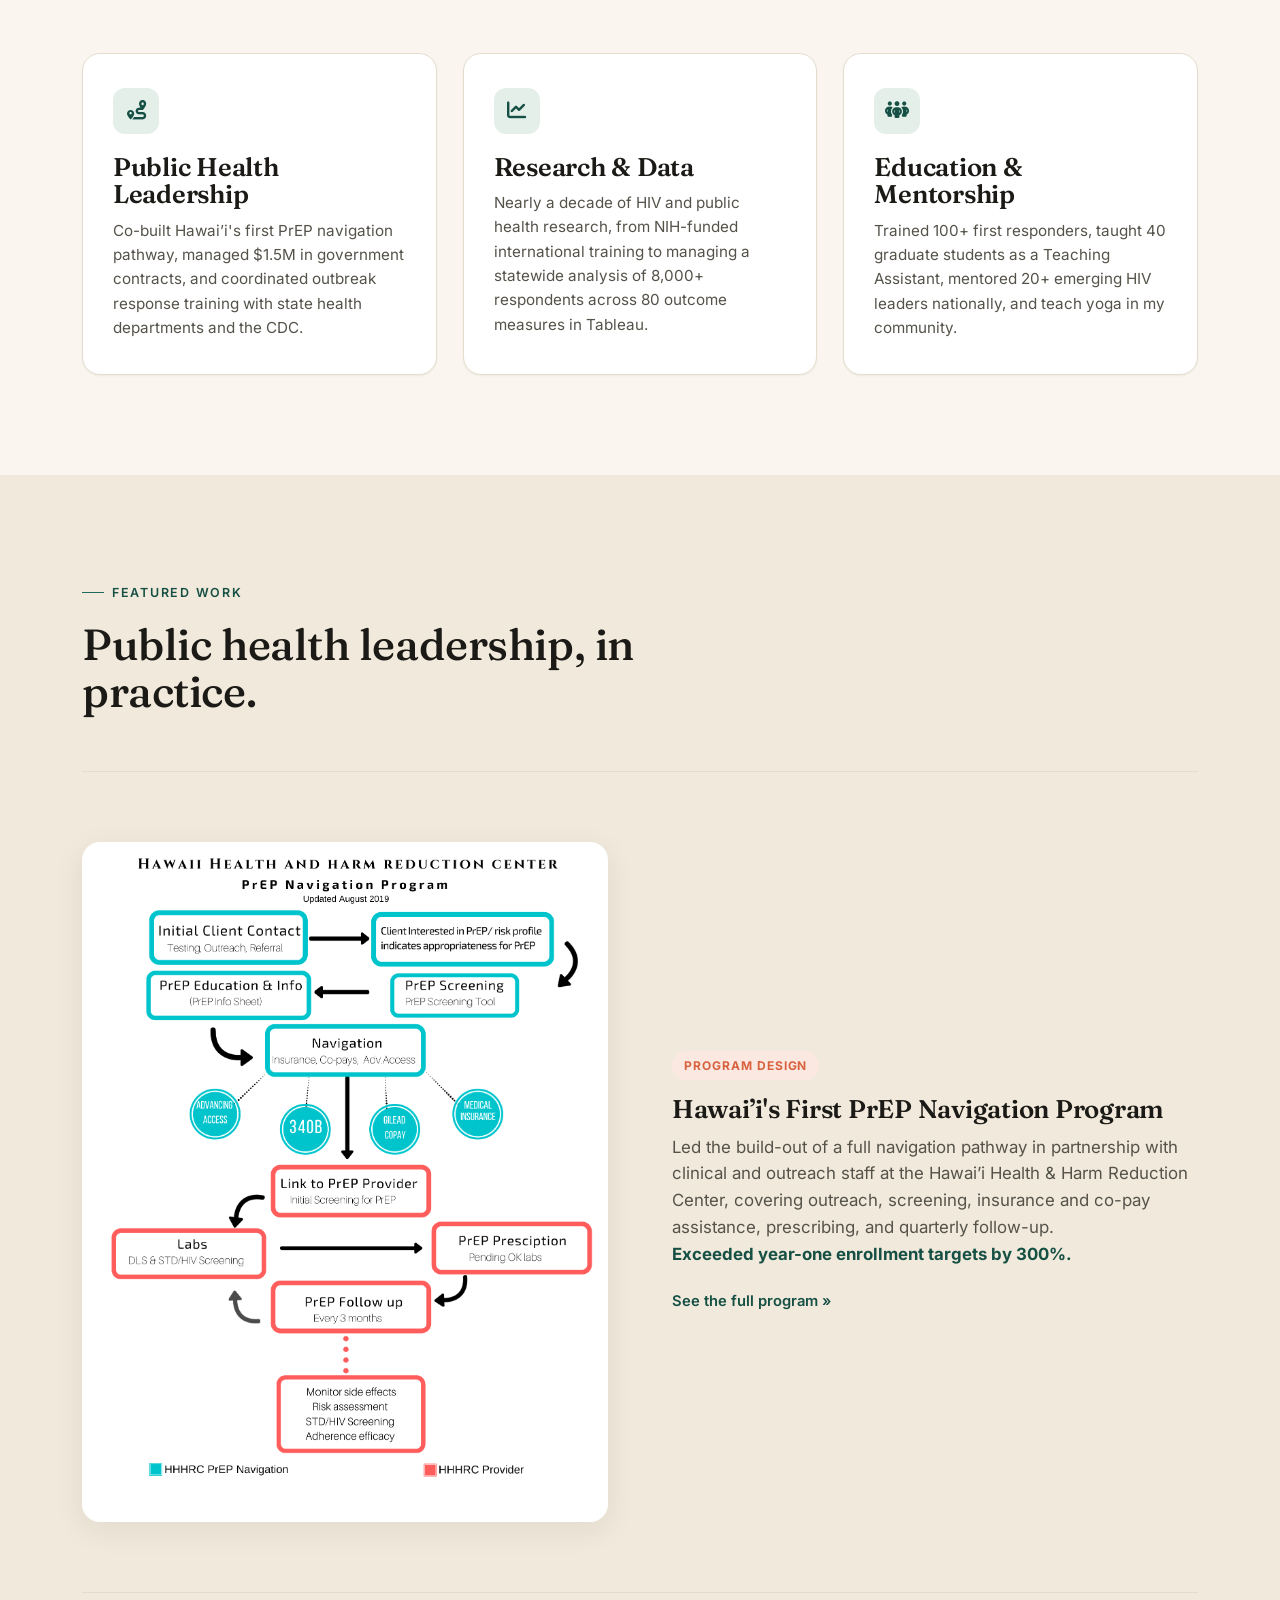
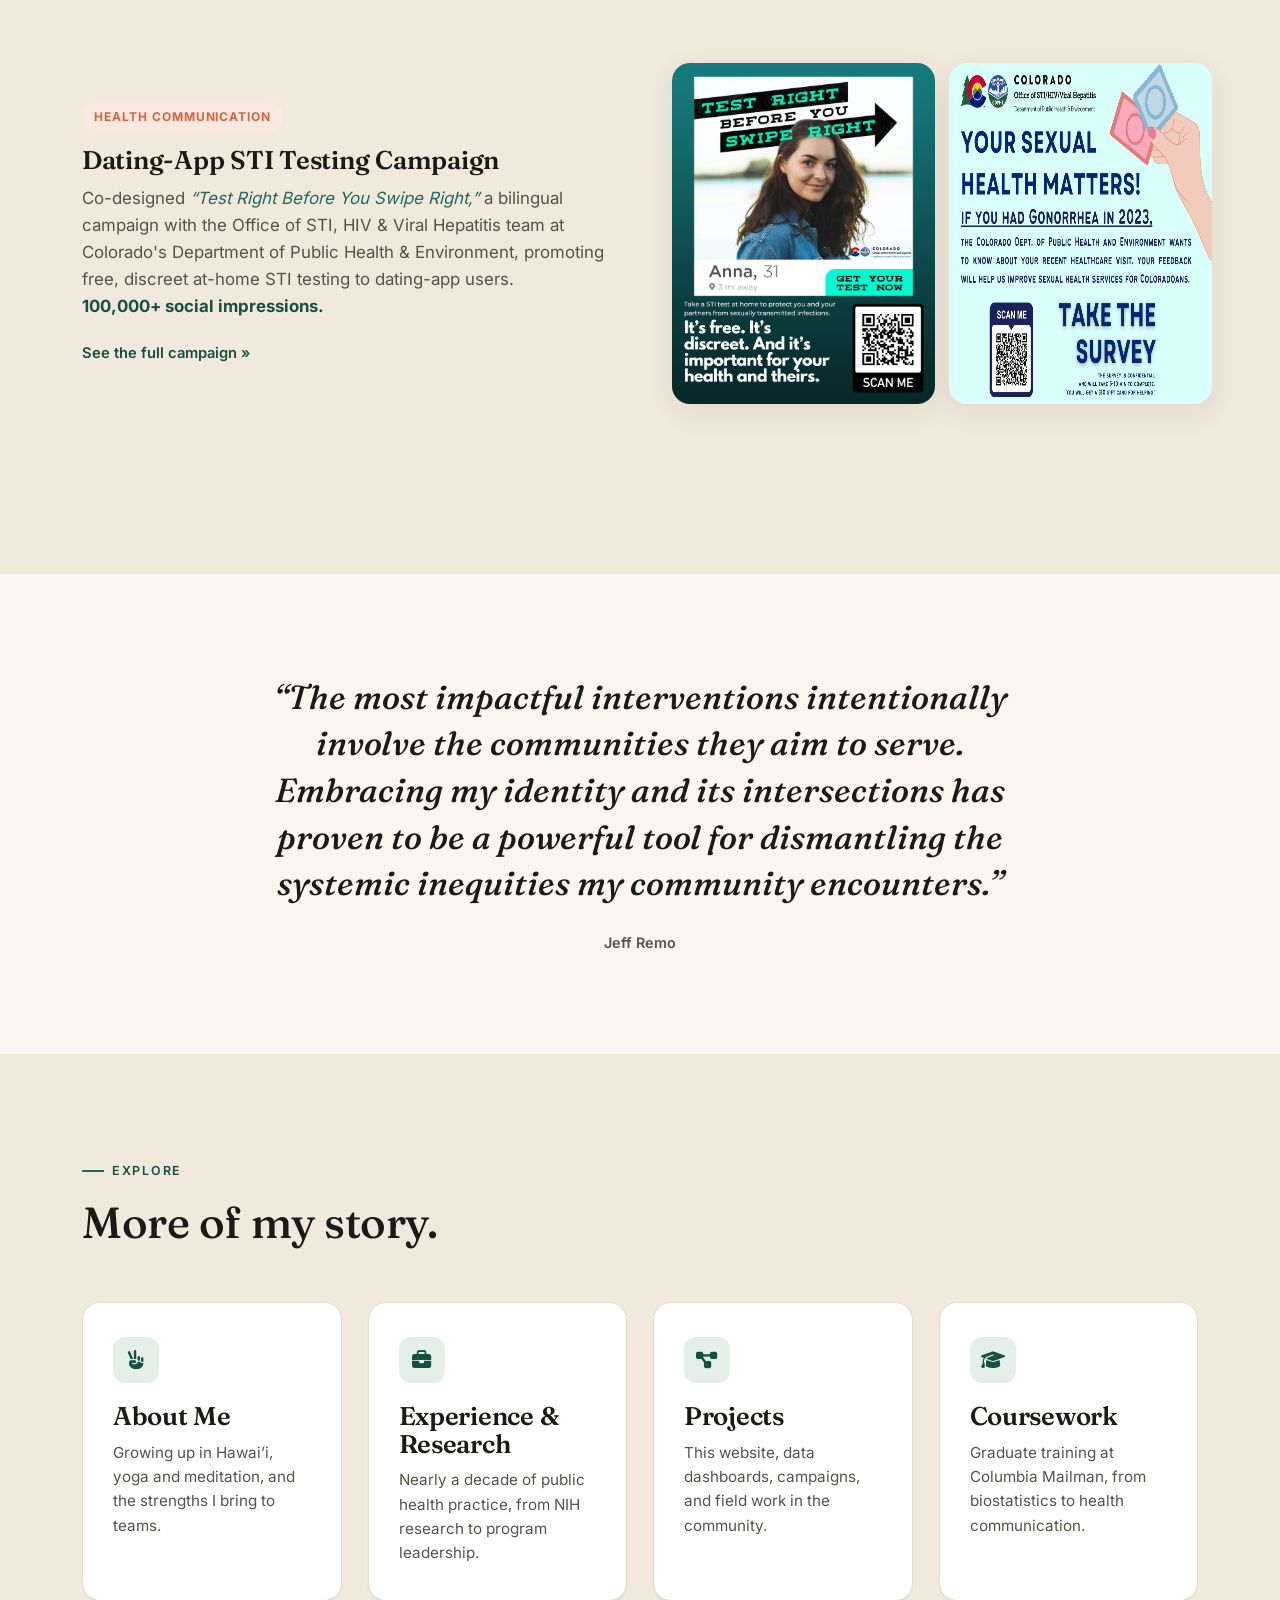
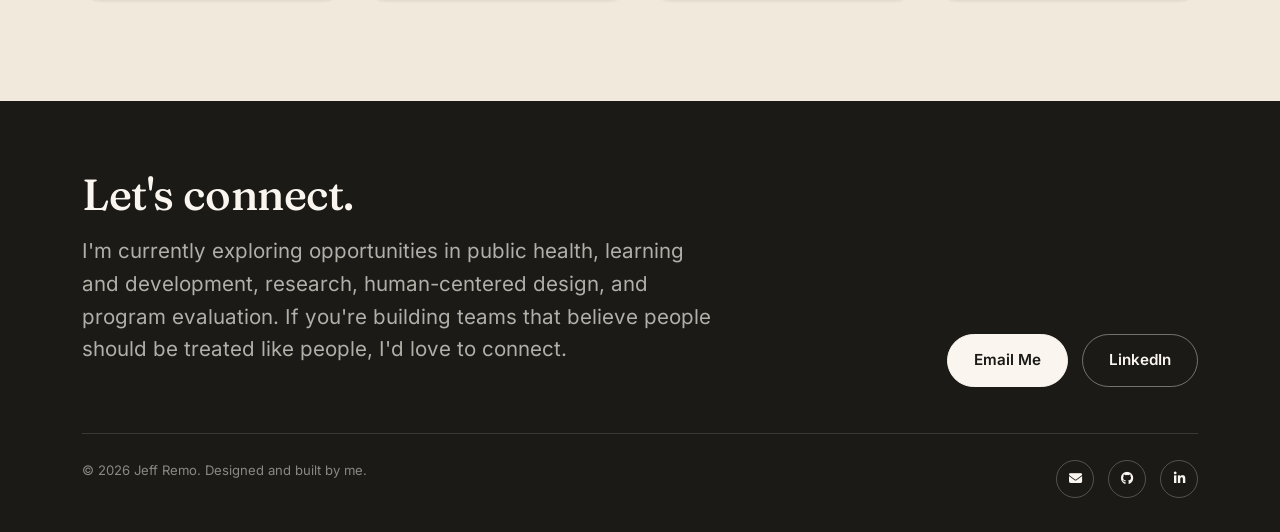
==== commit 92c271b1: "Redesign portfolio as a multi-page site with full story, research, and coursework Restructure the si" ====
--- a/index.html
+++ b/index.html
@@ -4,7 +4,7 @@
 <meta charset="utf-8">
 <meta name="viewport" content="width=device-width, initial-scale=1">
 <title>Jeff Remo, MPH, CHES | Public Health Portfolio</title>
-<meta name="description" content="Portfolio of Jeff Remo, MPH, CHES, an emerging public health leader and health educator from Columbia's Mailman School of Public Health, building community health programs, campaigns, and mentorship pipelines.">
+<meta name="description" content="Portfolio of Jeff Remo, MPH, CHES, an emerging public health leader, educator, and technologist with nearly a decade of HIV and public health research and practice.">
 <link rel="icon" href="data:image/svg+xml,<svg xmlns=%22http://www.w3.org/2000/svg%22 viewBox=%220 0 100 100%22><text y=%22.9em%22 font-size=%2290%22>🩺</text></svg>">
 <link rel="stylesheet" href="css/fonts/fonts.css">
 <link rel="stylesheet" href="css/fontawesome/css/all.min.css">
@@ -16,12 +16,14 @@
   <div class="wrap">
     <a href="index.html" class="brand">Jeff Remo <span>&middot;</span> MPH, CHES</a>
     <ul class="nav-links">
-      <li><a href="sexual-health.html">Portfolio</a></li>
+      <li><a href="about.html">About</a></li>
       <li><a href="experience.html">Experience</a></li>
-      <li><a href="photos.html">Photos</a></li>
+      <li><a href="projects.html">Projects</a></li>
+      <li><a href="coursework.html">Coursework</a></li>
+      <li><a href="#contact">Contact</a></li>
     </ul>
     <div class="nav-icons">
-      <a href="mailto:jr4550@cumc.columbia.edu" aria-label="Email"><i class="fa-solid fa-envelope"></i></a>
+      <a href="mailto:jeffrem9@gmail.com" aria-label="Email"><i class="fa-solid fa-envelope"></i></a>
       <a href="http://github.com/jr4550/" target="_blank" rel="noopener" aria-label="GitHub"><i class="fa-brands fa-github"></i></a>
       <a href="https://www.linkedin.com/in/jefferson-remo-14899811a/" target="_blank" rel="noopener" aria-label="LinkedIn"><i class="fa-brands fa-linkedin-in"></i></a>
     </div>
@@ -36,12 +38,14 @@
   </div>
   <ul>
     <li><a href="index.html">Home</a></li>
-    <li><a href="sexual-health.html">Portfolio</a></li>
+    <li><a href="about.html">About</a></li>
     <li><a href="experience.html">Experience</a></li>
-    <li><a href="photos.html">Photos</a></li>
+    <li><a href="projects.html">Projects</a></li>
+    <li><a href="coursework.html">Coursework</a></li>
+    <li><a href="#contact">Contact</a></li>
   </ul>
   <div class="drawer-icons">
-    <a href="mailto:jr4550@cumc.columbia.edu" aria-label="Email"><i class="fa-solid fa-envelope"></i></a>
+    <a href="mailto:jeffrem9@gmail.com" aria-label="Email"><i class="fa-solid fa-envelope"></i></a>
     <a href="http://github.com/jr4550/" target="_blank" rel="noopener" aria-label="GitHub"><i class="fa-brands fa-github"></i></a>
     <a href="https://www.linkedin.com/in/jefferson-remo-14899811a/" target="_blank" rel="noopener" aria-label="LinkedIn"><i class="fa-brands fa-linkedin-in"></i></a>
   </div>
@@ -50,17 +54,17 @@
 <header class="hero">
   <div class="wrap hero-grid">
     <div class="reveal in">
-      <div class="eyebrow">Public Health &middot; Health Education &middot; Community Leadership</div>
+      <div class="eyebrow">Public Health &middot; Education &middot; Technology</div>
       <h1>Building the systems that make good health <em>accessible</em>.</h1>
-      <p class="lede">I'm Jeff Remo, MPH, CHES (he/they), an emerging public health leader and health educator with seven years of experience building and managing community health programs, and a graduate of Columbia's Mailman School of Public Health. My work pairs operational systems-building with meaningful community engagement, in close partnership with the health departments, clinical teams, and mentors who've shaped how I lead. That work spans co-building Hawai&rsquo;i's first PrEP navigation program and leading statewide health campaigns in Colorado.</p>
+      <p class="lede">I'm Jeff Remo, MPH, CHES (he/they). For nearly a decade, beginning with the National Institutes of Health in 2016, I've worked alongside researchers, clinicians, and communities to advance health equity through research, education, and evidence-based practice. I bring together program leadership, data and analytics, and human-centered design, always in close partnership with the teams and mentors who've shaped how I lead.</p>
       <div class="btn-row">
-        <a href="sexual-health.html" class="btn btn-primary">View My Portfolio <i class="fa-solid fa-arrow-right"></i></a>
-        <a href="experience.html" class="btn btn-ghost">View Experience</a>
+        <a href="experience.html" class="btn btn-primary">View My Experience <i class="fa-solid fa-arrow-right"></i></a>
+        <a href="about.html" class="btn btn-ghost">About Me</a>
       </div>
     </div>
     <div class="reveal in">
       <div class="hero-photo">
-        <img src="images/headshot.jpg" alt="Jeff Remo">
+        <img src="images/photos/headshot-colorado.jpg" alt="Jeff Remo in the Colorado foothills">
         <div class="hero-photo-badge">
           Jeff Remo, MPH, CHES
           <span>Columbia Mailman School of Public Health, Class of 2026</span>
@@ -77,16 +81,16 @@
       <div class="stat-label">Year-one enrollment growth for the PrEP navigation program I helped launch in Honolulu</div>
     </div>
     <div class="reveal">
-      <div class="stat-num">200+</div>
-      <div class="stat-label">Individuals newly diagnosed with HIV or syphilis I supported through direct partner services</div>
-    </div>
-    <div class="reveal">
-      <div class="stat-num">20+</div>
-      <div class="stat-label">Emerging HIV advocates I mentored nationally as an NMAC NextGen Fellowship Advisor</div>
+      <div class="stat-num">$1.5M</div>
+      <div class="stat-label">In CDC and state-funded contracts administered and managed to meet funder requirements</div>
+    </div>
+    <div class="reveal">
+      <div class="stat-num">8,000+</div>
+      <div class="stat-label">Survey respondents in the youth health data project I currently manage for the Hawaii Department of Health</div>
     </div>
     <div class="reveal">
       <div class="stat-num">100K+</div>
-      <div class="stat-label">Impressions generated by a sexual health messaging campaign I co-designed with Colorado's health department</div>
+      <div class="stat-label">Impressions generated by a health messaging campaign I co-designed with Colorado's health department</div>
     </div>
   </div>
 </section>
@@ -96,23 +100,23 @@
     <div class="section-head reveal">
       <div class="eyebrow">What I Do</div>
       <h2>Public health, practiced close to the community.</h2>
-      <p class="lede">I design the programs, messages, and mentorship pipelines that turn public health science into services people actually use. It's work I've never done alone, but alongside clinicians, community organizers, and mentors who've shaped how I lead.</p>
+      <p class="lede">I design the programs, analyses, and learning experiences that turn public health science into services people actually use. It's work I've never done alone, but alongside clinicians, community organizers, and mentors who've shaped how I lead.</p>
     </div>
     <div class="card-grid">
       <div class="card reveal">
         <div class="card-icon"><i class="fa-solid fa-route"></i></div>
-        <h3>Program &amp; Access Design</h3>
-        <p>Co-built Hawai&rsquo;i's first PrEP navigation pathway with the state health department and clinical partners, and served as an HIV/STI Disease Intervention Specialist within a broader public health team, turning biomedical prevention tools into services people can actually reach.</p>
+        <h3>Public Health Leadership</h3>
+        <p>Co-built Hawai&rsquo;i's first PrEP navigation pathway, managed $1.5M in government contracts, and coordinated outbreak response training with state health departments and the CDC.</p>
       </div>
       <div class="card reveal">
-        <div class="card-icon"><i class="fa-solid fa-comments"></i></div>
-        <h3>Health Communication</h3>
-        <p>Partnered with communications and clinical colleagues to design bilingual sexual health campaigns, outbreak communication plans, and public health storytelling that meet communities in the digital spaces where they already are.</p>
+        <div class="card-icon"><i class="fa-solid fa-chart-line"></i></div>
+        <h3>Research &amp; Data</h3>
+        <p>Nearly a decade of HIV and public health research, from NIH-funded international training to managing a statewide analysis of 8,000+ respondents across 80 outcome measures in Tableau.</p>
       </div>
       <div class="card reveal">
         <div class="card-icon"><i class="fa-solid fa-people-group"></i></div>
-        <h3>Leadership &amp; Mentorship</h3>
-        <p>Directed marketing and affairs for two student organizations at Columbia, mentored 20+ emerging HIV advocates alongside fellow advisors as an NMAC NextGen Fellowship Advisor, and taught as a Graduate Teaching Assistant and Project STAY Sexual Health Educator.</p>
+        <h3>Education &amp; Mentorship</h3>
+        <p>Trained 100+ first responders, taught 40 graduate students as a Teaching Assistant, mentored 20+ emerging HIV leaders nationally, and teach yoga in my community.</p>
       </div>
     </div>
   </div>
@@ -134,7 +138,7 @@
         <h3>Hawai&rsquo;i's First PrEP Navigation Program</h3>
         <p>Led the build-out of a full navigation pathway in partnership with clinical and outreach staff at the Hawai&rsquo;i Health &amp; Harm Reduction Center, covering outreach, screening, insurance and co-pay assistance, prescribing, and quarterly follow-up. <span class="stat-line">Exceeded year-one enrollment targets by 300%.</span></p>
         <div class="feature-links">
-          <a href="sexual-health.html#prep">See the full program &raquo;</a>
+          <a href="projects.html#prep">See the full program &raquo;</a>
         </div>
       </div>
     </div>
@@ -149,7 +153,7 @@
         <h3>Dating-App STI Testing Campaign</h3>
         <p>Co-designed <em>&ldquo;Test Right Before You Swipe Right,&rdquo;</em> a bilingual campaign with the Office of STI, HIV &amp; Viral Hepatitis team at Colorado's Department of Public Health &amp; Environment, promoting free, discreet at-home STI testing to dating-app users. <span class="stat-line">100,000+ social impressions.</span></p>
         <div class="feature-links">
-          <a href="sexual-health.html#campaign">See the full campaign &raquo;</a>
+          <a href="projects.html#campaign">See the full campaign &raquo;</a>
         </div>
       </div>
     </div>
@@ -167,43 +171,49 @@
   <div class="wrap">
     <div class="section-head reveal">
       <div class="eyebrow">Explore</div>
-      <h2>More of my work.</h2>
-    </div>
-    <div class="card-grid">
-      <a href="sexual-health.html" class="card reveal">
-        <div class="card-icon"><i class="fa-solid fa-heart-pulse"></i></div>
-        <h3>Portfolio</h3>
-        <p>Programs, campaigns, and initiatives that advance community health, health education, and HIV/STI prevention.</p>
+      <h2>More of my story.</h2>
+    </div>
+    <div class="card-grid four">
+      <a href="about.html" class="card reveal">
+        <div class="card-icon"><i class="fa-solid fa-hand-peace"></i></div>
+        <h3>About Me</h3>
+        <p>Growing up in Hawai&rsquo;i, yoga and meditation, and the strengths I bring to teams.</p>
       </a>
       <a href="experience.html" class="card reveal">
         <div class="card-icon"><i class="fa-solid fa-briefcase"></i></div>
-        <h3>Experience &amp; Leadership</h3>
-        <p>My professional journey, academic leadership at Columbia, and full resume.</p>
-      </a>
-      <a href="photos.html" class="card reveal">
-        <div class="card-icon"><i class="fa-solid fa-camera"></i></div>
-        <h3>Photos</h3>
-        <p>A look at the person behind the portfolio, on the ground and in the community.</p>
-      </a>
-    </div>
-  </div>
-</section>
-
-<footer class="site-footer">
+        <h3>Experience &amp; Research</h3>
+        <p>Nearly a decade of public health practice, from NIH research to program leadership.</p>
+      </a>
+      <a href="projects.html" class="card reveal">
+        <div class="card-icon"><i class="fa-solid fa-diagram-project"></i></div>
+        <h3>Projects</h3>
+        <p>This website, data dashboards, campaigns, and field work in the community.</p>
+      </a>
+      <a href="coursework.html" class="card reveal">
+        <div class="card-icon"><i class="fa-solid fa-graduation-cap"></i></div>
+        <h3>Coursework</h3>
+        <p>Graduate training at Columbia Mailman, from biostatistics to health communication.</p>
+      </a>
+    </div>
+  </div>
+</section>
+
+<footer class="site-footer" id="contact">
   <div class="wrap">
     <div class="footer-top">
       <div>
-        <h2>Let's work together.</h2>
-        <p class="lede">Open to public health, health education, and health communication roles.</p>
+        <h2>Let's connect.</h2>
+        <p class="lede">I'm currently exploring opportunities in public health, learning and development, research, human-centered design, and program evaluation. If you're building teams that believe people should be treated like people, I'd love to connect.</p>
       </div>
       <div class="btn-row">
-        <a href="mailto:jr4550@cumc.columbia.edu" class="btn btn-primary">Email Me</a>
+        <a href="mailto:jeffrem9@gmail.com" class="btn btn-primary">Email Me</a>
         <a href="https://www.linkedin.com/in/jefferson-remo-14899811a/" class="btn btn-ghost" target="_blank" rel="noopener">LinkedIn</a>
       </div>
     </div>
     <div class="footer-bottom">
-      <span>&copy; 2026 Jeff Remo.</span>
+      <span>&copy; 2026 Jeff Remo. Designed and built by me.</span>
       <div class="footer-icons">
+        <a href="mailto:jeffrem9@gmail.com" aria-label="Email"><i class="fa-solid fa-envelope"></i></a>
         <a href="http://github.com/jr4550/" target="_blank" rel="noopener" aria-label="GitHub"><i class="fa-brands fa-github"></i></a>
         <a href="https://www.linkedin.com/in/jefferson-remo-14899811a/" target="_blank" rel="noopener" aria-label="LinkedIn"><i class="fa-brands fa-linkedin-in"></i></a>
       </div>
--- a/css/site.css
+++ b/css/site.css
@@ -486,6 +486,83 @@
   .gallery-grid { grid-template-columns: 1fr 1fr; }
 }
 
+/* ---------- Photo bands & figures ---------- */
+.photo-band {
+  border-radius: var(--radius);
+  overflow: hidden;
+  box-shadow: var(--shadow-md);
+  position: relative;
+}
+.photo-band img { width: 100%; height: 100%; object-fit: cover; display: block; }
+.photo-band.tall { max-height: 560px; }
+.photo-band.tall img { max-height: 560px; }
+.photo-duo {
+  display: grid;
+  grid-template-columns: 1fr 1fr;
+  gap: 22px;
+  align-items: stretch;
+}
+.photo-duo .photo-band img { height: 100%; }
+.figure-cap {
+  font-size: 0.85rem;
+  color: var(--ink-faint);
+  margin-top: 10px;
+}
+
+/* ---------- Four-up card grid ---------- */
+.card-grid.four { grid-template-columns: repeat(4, 1fr); }
+@media (max-width: 1100px) { .card-grid.four { grid-template-columns: repeat(2, 1fr); } }
+@media (max-width: 560px) { .card-grid.four { grid-template-columns: 1fr; } }
+
+/* ---------- Strengths ---------- */
+.strength-list { display: grid; grid-template-columns: repeat(5, 1fr); gap: 16px; margin: 30px 0; }
+@media (max-width: 900px) { .strength-list { grid-template-columns: repeat(2, 1fr); } }
+.strength {
+  background: var(--paper);
+  border: 1px solid var(--line);
+  border-radius: var(--radius-sm);
+  padding: 18px 16px;
+  box-shadow: var(--shadow-sm);
+}
+.strength .s-rank {
+  font-family: var(--serif);
+  font-size: 0.8rem;
+  color: var(--coral);
+  font-weight: 600;
+  letter-spacing: 0.08em;
+  text-transform: uppercase;
+}
+.strength h4 { margin: 4px 0 6px; font-size: 1.05rem; }
+.strength p { font-size: 0.85rem; margin: 0; }
+
+/* ---------- Coursework ---------- */
+.course-cat { margin-bottom: 46px; }
+.course-cat h3 { margin-bottom: 6px; }
+.course-cat .cat-note { font-size: 0.95rem; color: var(--ink-soft); margin-bottom: 18px; max-width: 640px; }
+.course-list { display: grid; grid-template-columns: repeat(2, 1fr); gap: 16px; }
+@media (max-width: 900px) { .course-list { grid-template-columns: 1fr; } }
+.course {
+  background: var(--paper);
+  border: 1px solid var(--line);
+  border-radius: var(--radius-sm);
+  padding: 18px 20px;
+  box-shadow: var(--shadow-sm);
+}
+.course h4 { margin: 0 0 4px; font-size: 1.02rem; }
+.course p { font-size: 0.9rem; margin: 0; }
+.course .proj {
+  display: inline-block;
+  margin-top: 10px;
+  font-size: 0.78rem;
+  font-weight: 700;
+  letter-spacing: 0.06em;
+  text-transform: uppercase;
+  color: var(--accent-dark);
+  background: var(--accent-tint);
+  padding: 4px 10px;
+  border-radius: 100px;
+}
+
 /* ---------- Mobile nav drawer ---------- */
 .mobile-drawer {
   position: fixed;
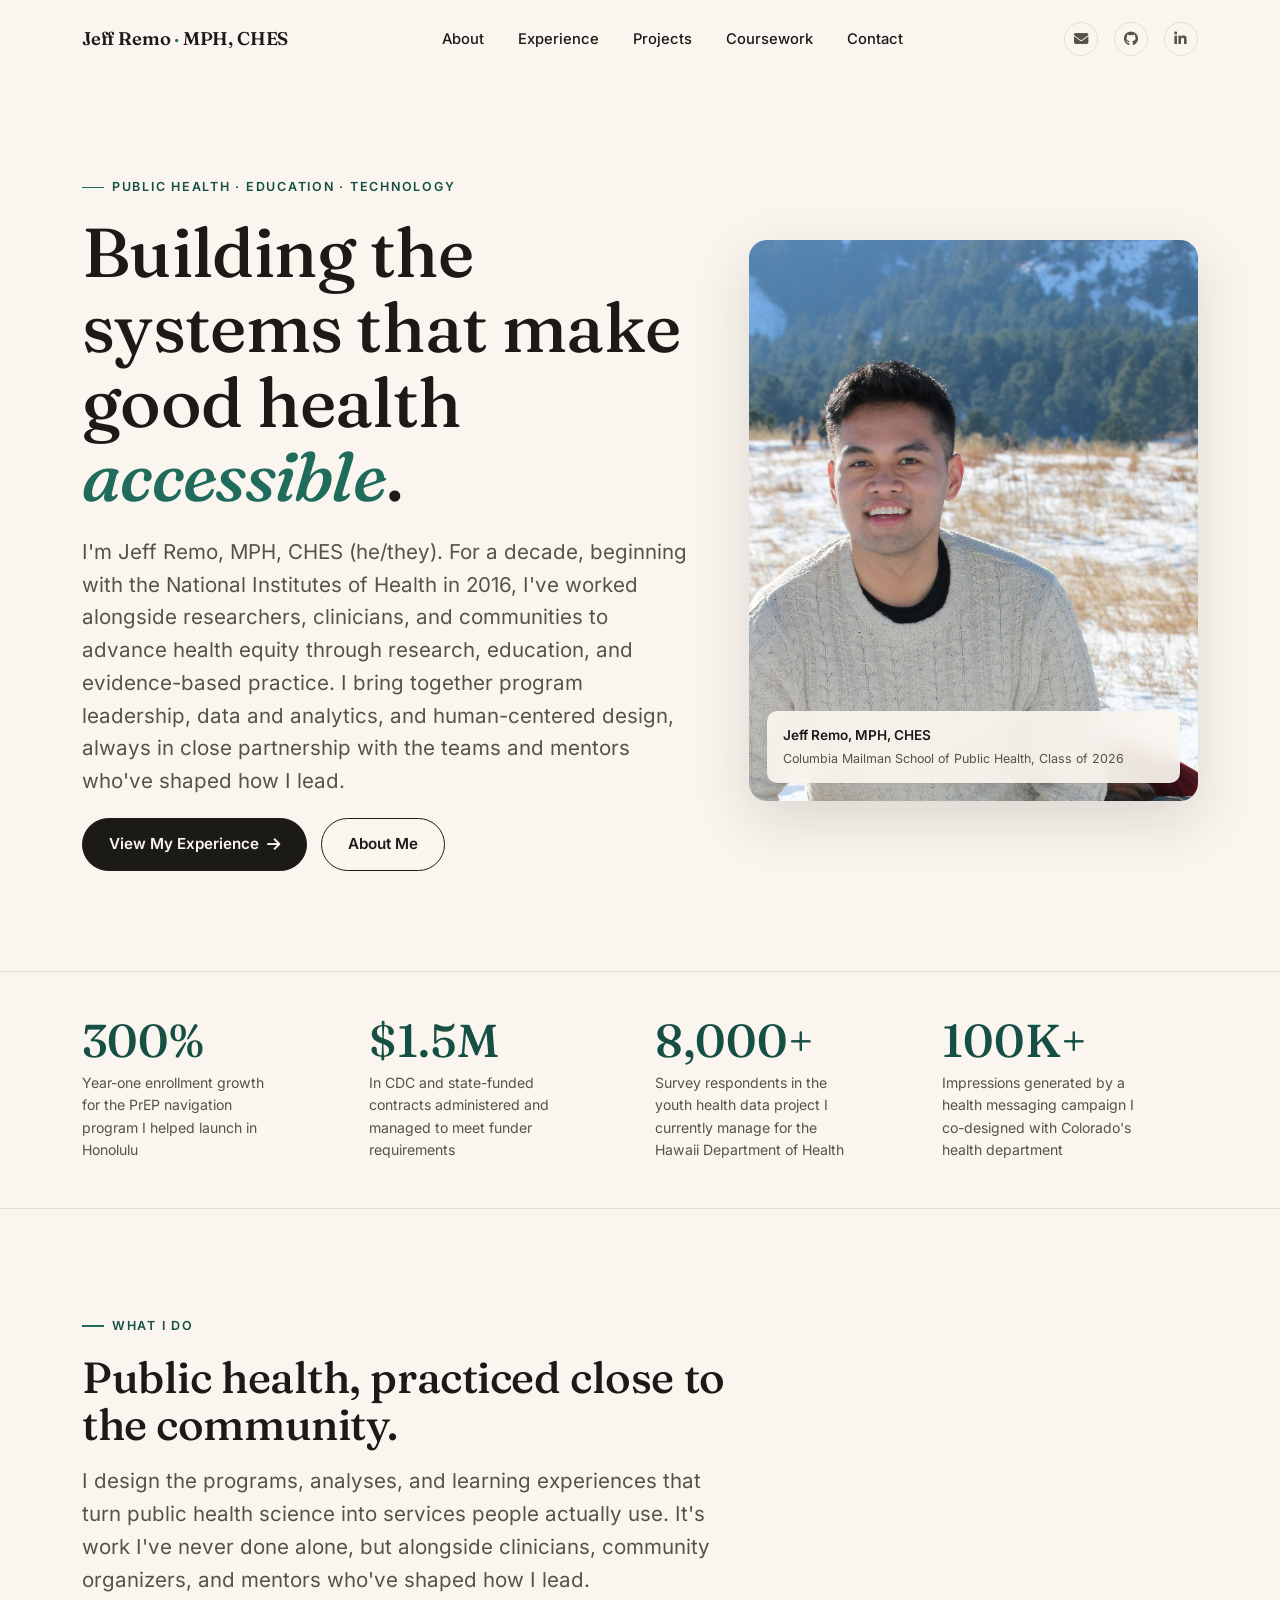
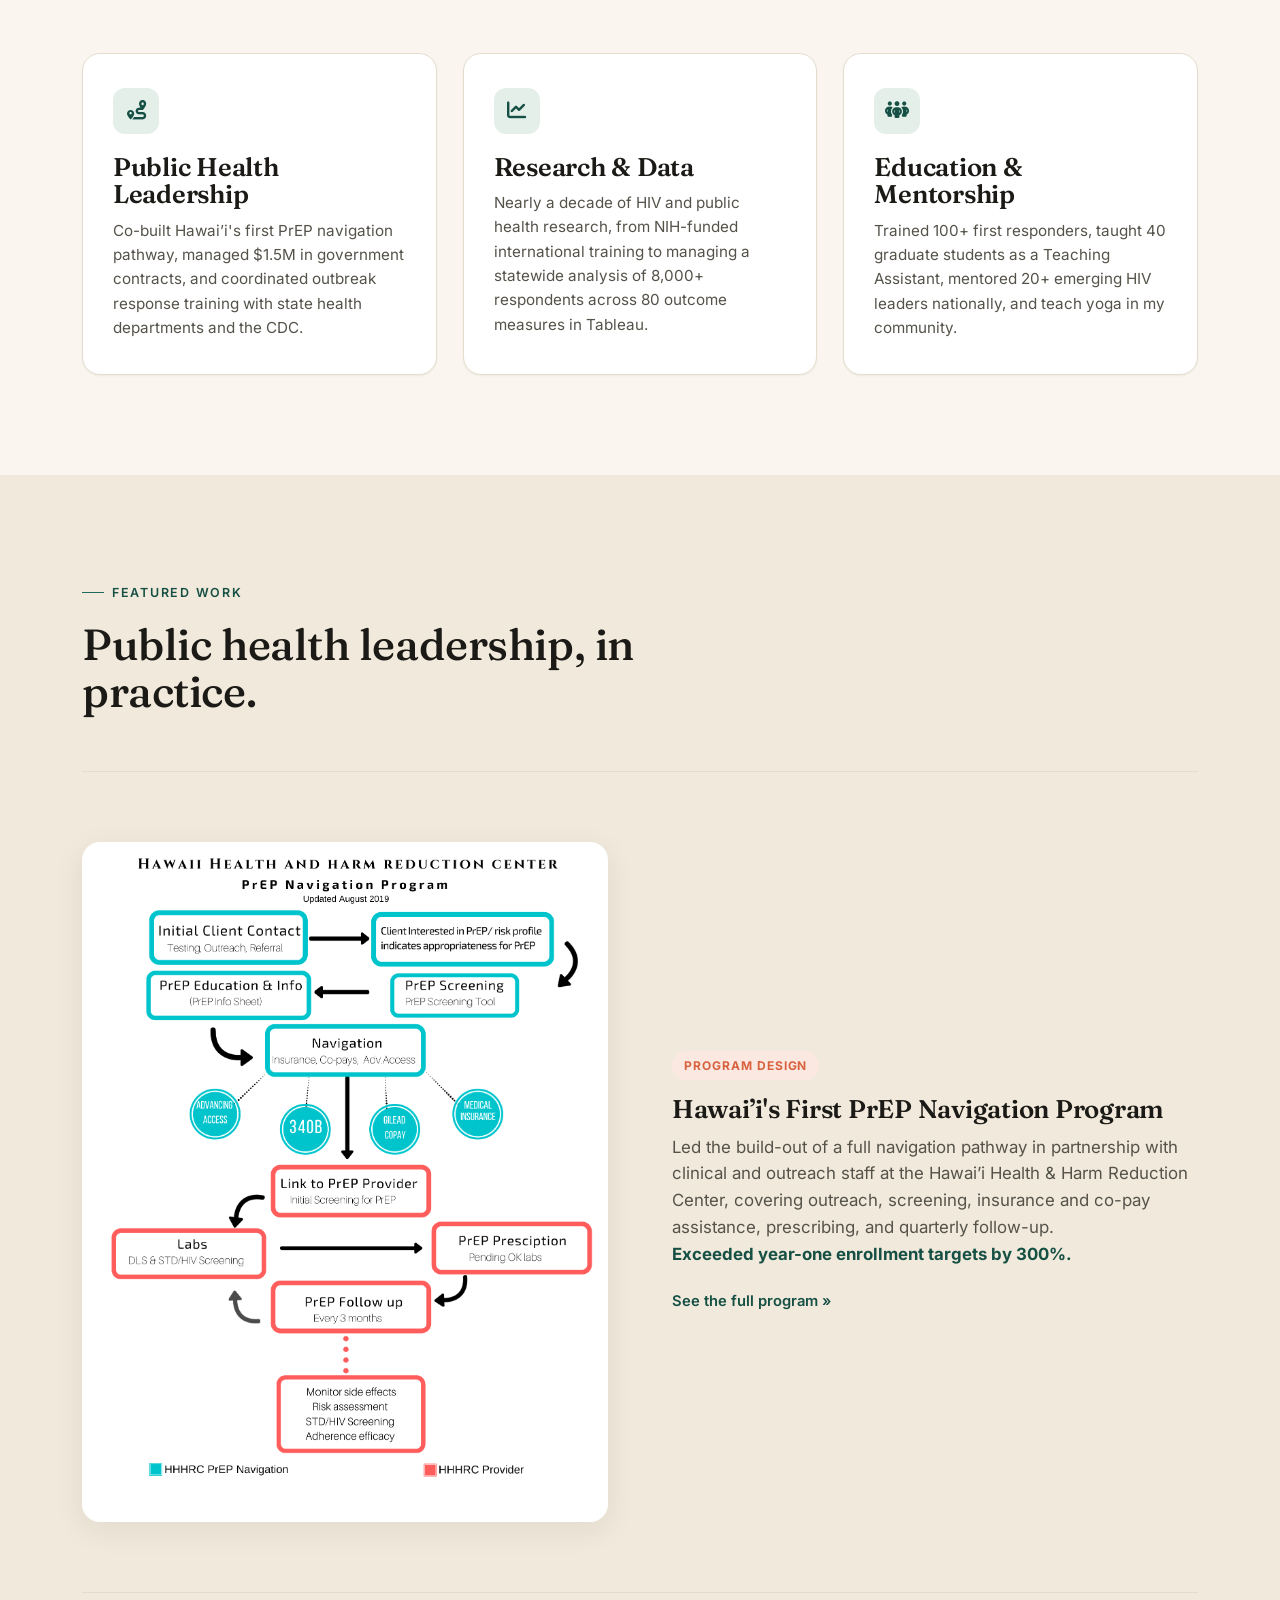
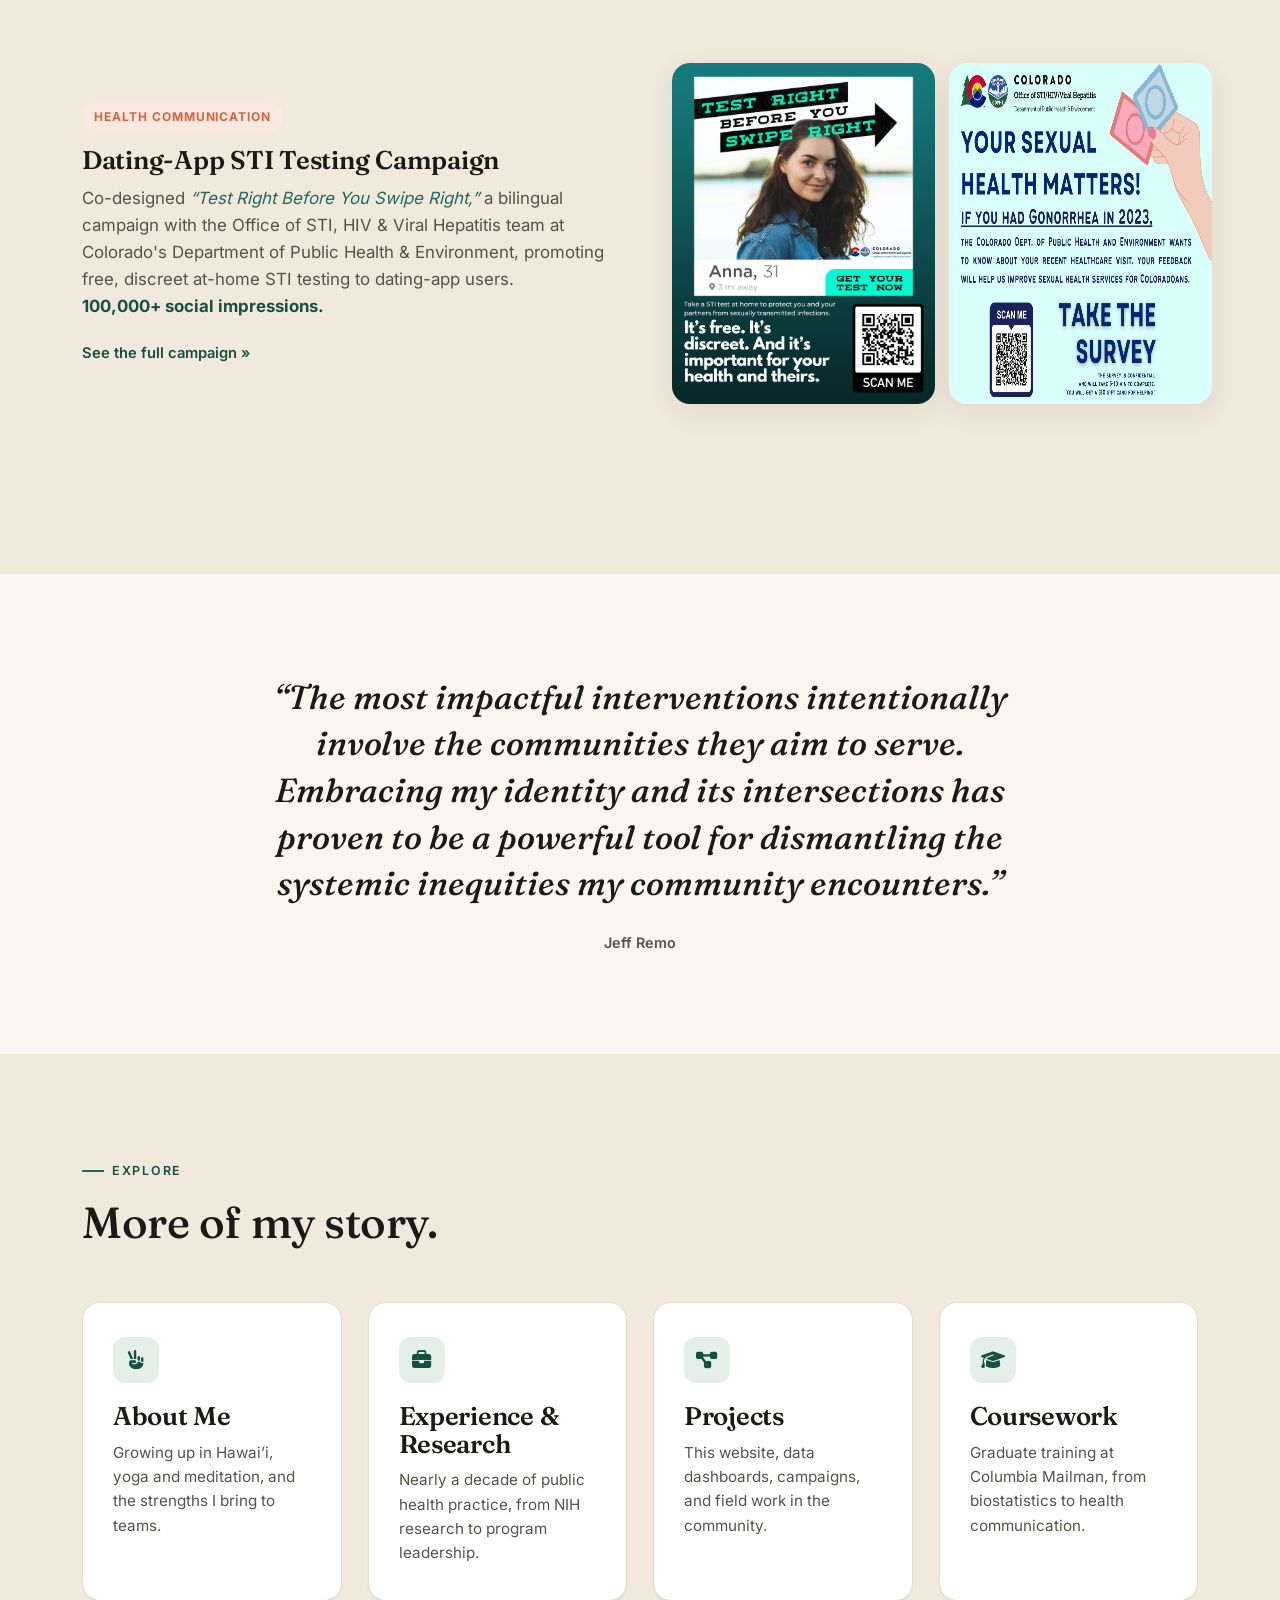
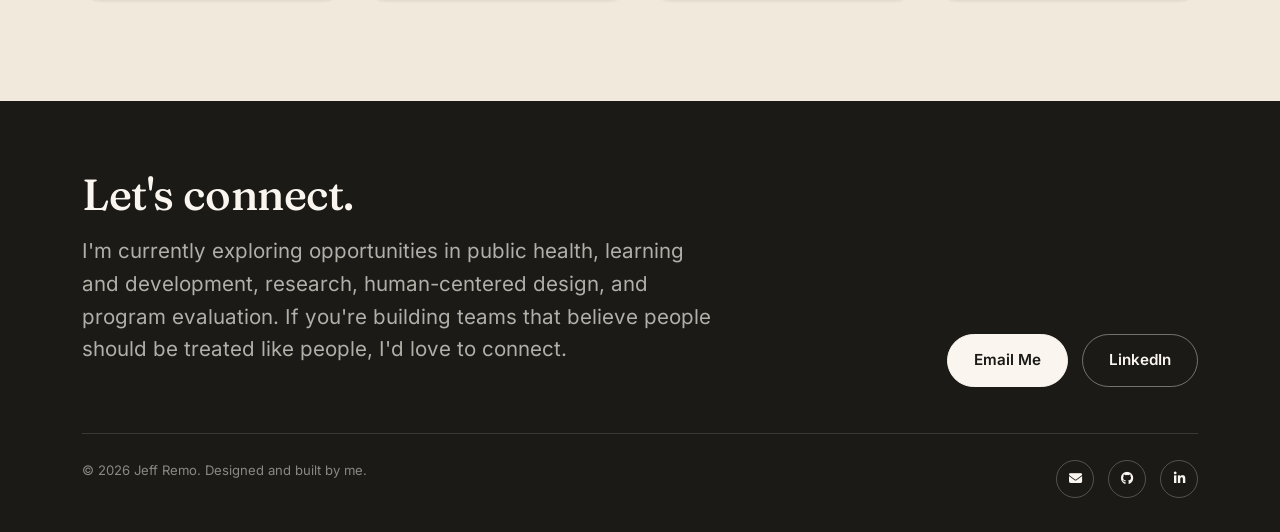
==== commit 1a70e51d: "Add jR monogram favicon and update homepage decade wording Replace the inline emoji favicon with the" ====
--- a/index.html
+++ b/index.html
@@ -5,7 +5,9 @@
 <meta name="viewport" content="width=device-width, initial-scale=1">
 <title>Jeff Remo, MPH, CHES | Public Health Portfolio</title>
 <meta name="description" content="Portfolio of Jeff Remo, MPH, CHES, an emerging public health leader, educator, and technologist with nearly a decade of HIV and public health research and practice.">
-<link rel="icon" href="data:image/svg+xml,<svg xmlns=%22http://www.w3.org/2000/svg%22 viewBox=%220 0 100 100%22><text y=%22.9em%22 font-size=%2290%22>🩺</text></svg>">
+<link rel="icon" type="image/png" sizes="32x32" href="images/favicon-32.png">
+<link rel="icon" type="image/png" sizes="512x512" href="images/favicon.png">
+<link rel="apple-touch-icon" href="images/apple-touch-icon.png">
 <link rel="stylesheet" href="css/fonts/fonts.css">
 <link rel="stylesheet" href="css/fontawesome/css/all.min.css">
 <link rel="stylesheet" href="css/site.css">
@@ -56,7 +58,7 @@
     <div class="reveal in">
       <div class="eyebrow">Public Health &middot; Education &middot; Technology</div>
       <h1>Building the systems that make good health <em>accessible</em>.</h1>
-      <p class="lede">I'm Jeff Remo, MPH, CHES (he/they). For nearly a decade, beginning with the National Institutes of Health in 2016, I've worked alongside researchers, clinicians, and communities to advance health equity through research, education, and evidence-based practice. I bring together program leadership, data and analytics, and human-centered design, always in close partnership with the teams and mentors who've shaped how I lead.</p>
+      <p class="lede">I'm Jeff Remo, MPH, CHES (he/they). For a decade, beginning with the National Institutes of Health in 2016, I've worked alongside researchers, clinicians, and communities to advance health equity through research, education, and evidence-based practice. I bring together program leadership, data and analytics, and human-centered design, always in close partnership with the teams and mentors who've shaped how I lead.</p>
       <div class="btn-row">
         <a href="experience.html" class="btn btn-primary">View My Experience <i class="fa-solid fa-arrow-right"></i></a>
         <a href="about.html" class="btn btn-ghost">About Me</a>
--- a/css/site.css
+++ b/css/site.css
@@ -561,7 +561,9 @@
   background: var(--accent-tint);
   padding: 4px 10px;
   border-radius: 100px;
-}
+  transition: all 0.2s ease;
+}
+a.proj:hover { background: var(--accent); color: #fff; }
 
 /* ---------- Mobile nav drawer ---------- */
 .mobile-drawer {
